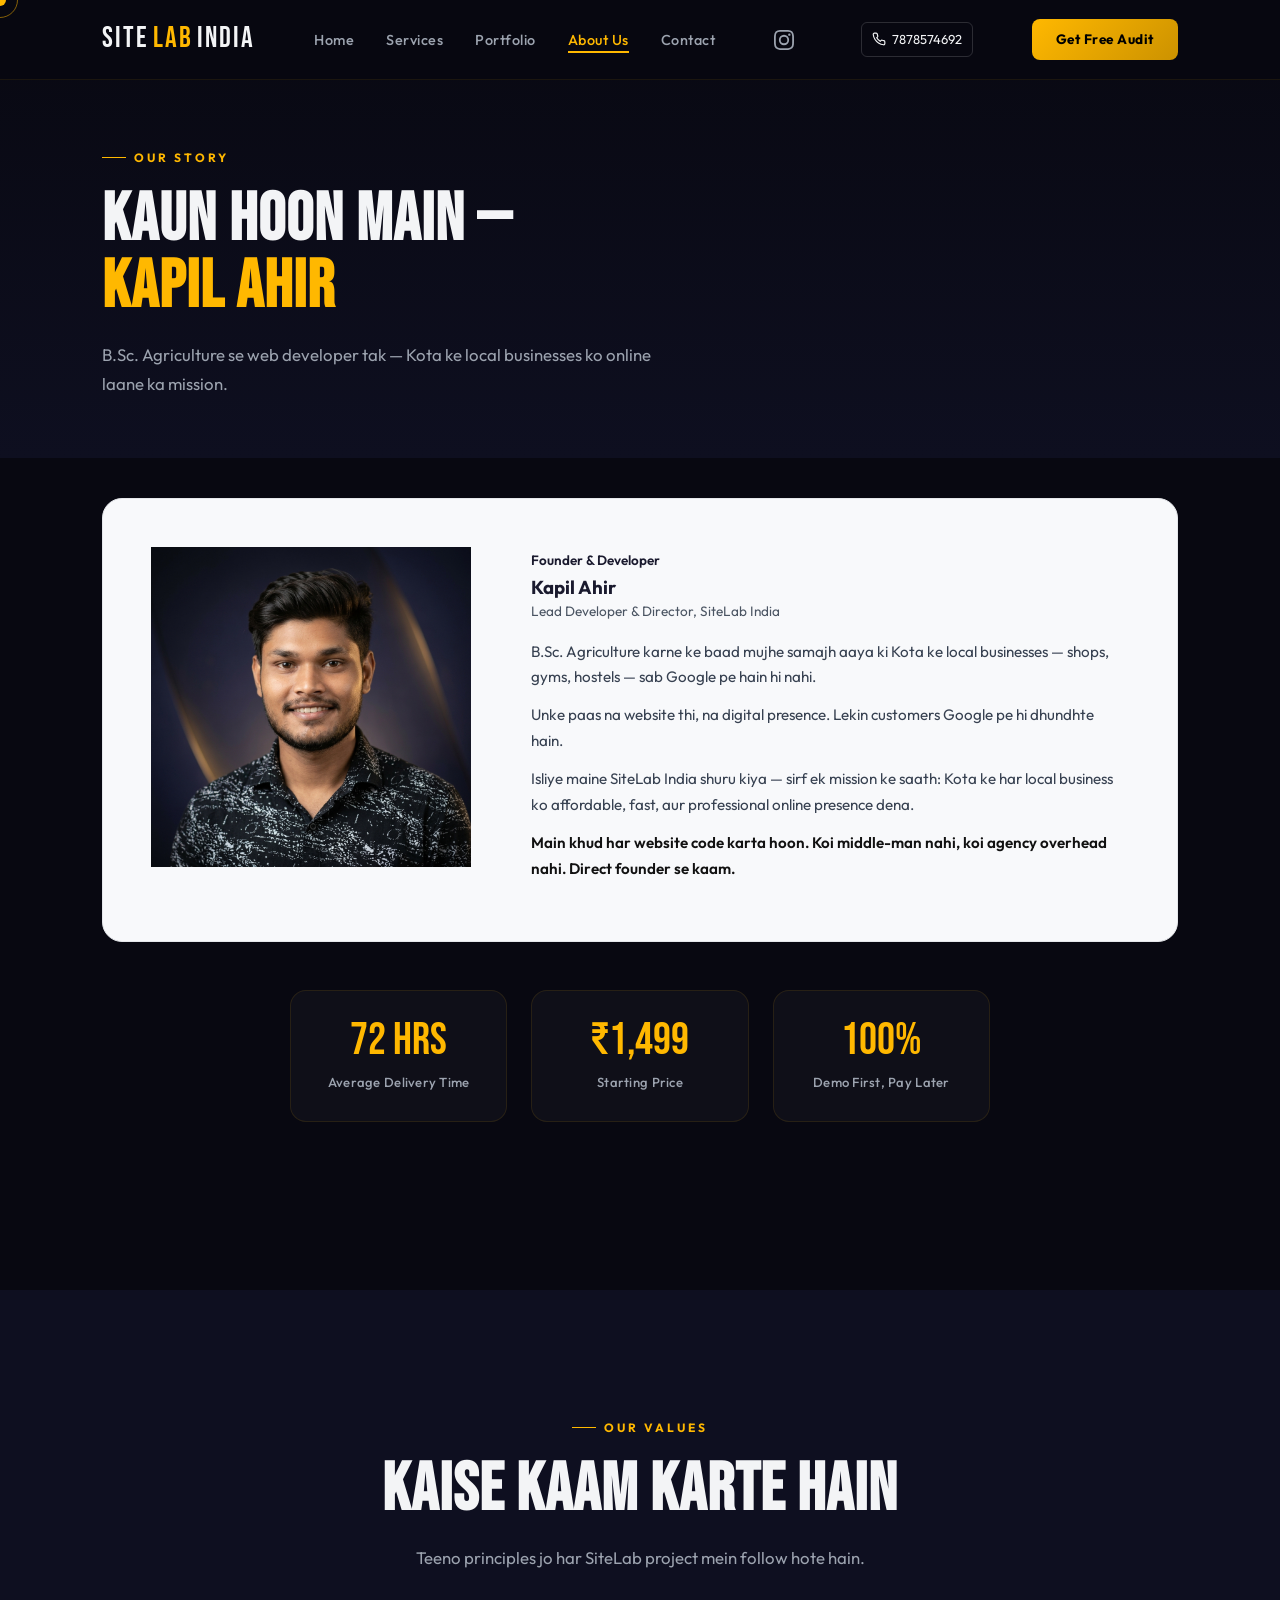
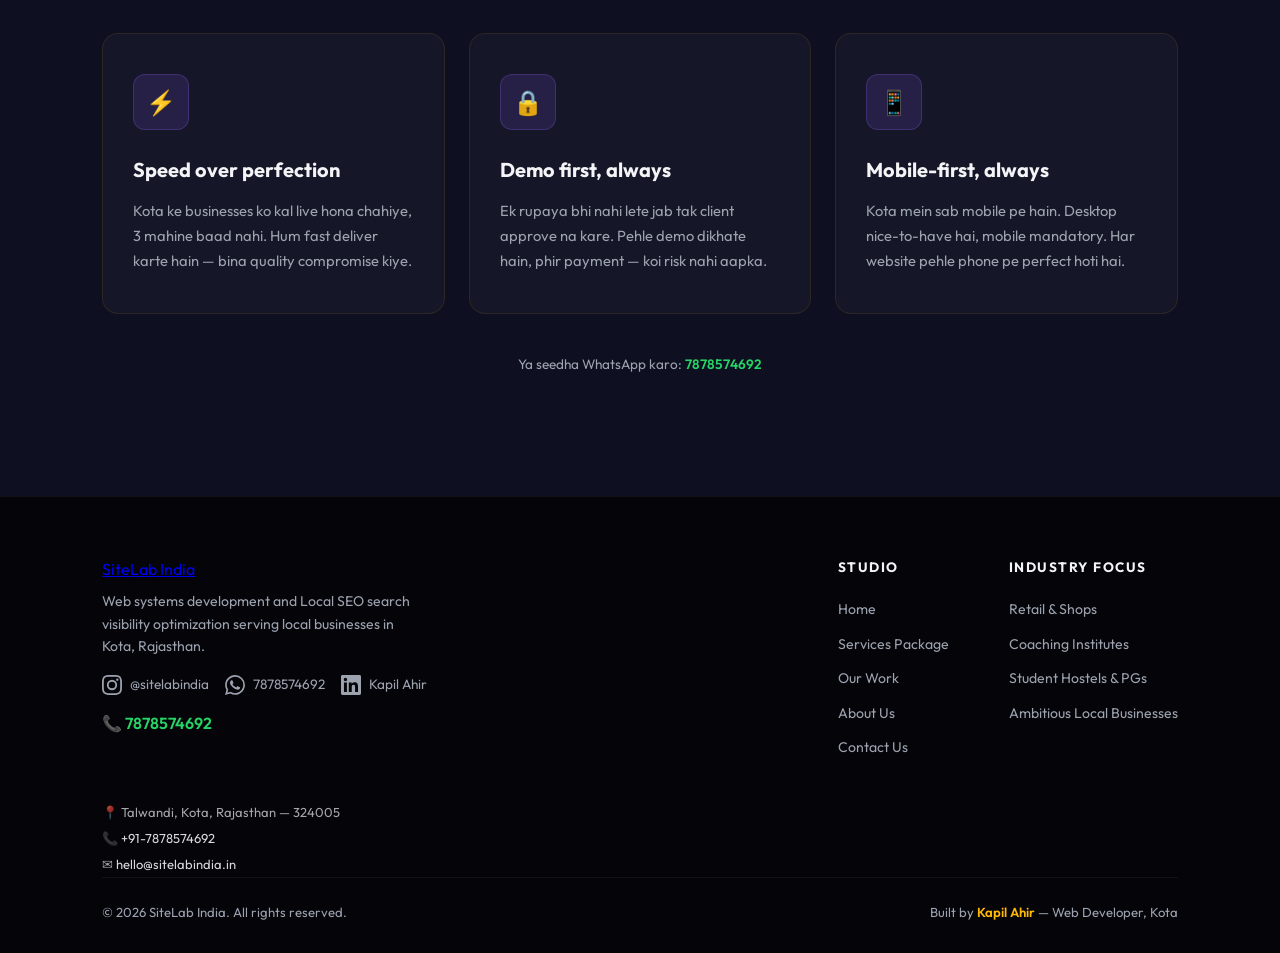
==== about/index.html @ 58e9de25 "fix: navbar phone number invisible on dark bg — color #333 → var(--white), border + hover updated fo" ====
<!DOCTYPE html>
<html lang="en">
<head>
  <meta charset="UTF-8">
  <meta name="viewport" content="width=device-width, initial-scale=1.0">
  <meta name="description" content="SiteLab India ke founder Kapil Ahir ke baare mein jaano. Kota ke local businesses ke liye affordable, fast websites — ₹1,499 se shuru.">
  <title>About — Kapil Ahir | Founder, SiteLab India Kota</title>
  
  <!-- Google tag (gtag.js) -->
  <script async src="https://www.googletagmanager.com/gtag/js?id=G-F005XN2Q2B"></script>
  <script>
    window.dataLayer = window.dataLayer || [];
    function gtag(){dataLayer.push(arguments);}
    gtag('js', new Date());

    gtag('config', 'G-F005XN2Q2B');
  </script>

  <link rel="preconnect" href="https://fonts.googleapis.com">
  <link rel="preconnect" href="https://fonts.gstatic.com" crossorigin>
  <link href="https://fonts.googleapis.com/css2?family=Bebas+Neue&family=Outfit:wght@300;400;500;600;700&family=Space+Mono:wght@400;700&display=swap" rel="stylesheet">
  <link rel="stylesheet" href="../style.css">
  <link rel="canonical" href="https://sitelabindia.in/about/">
</head>
<body>

  <!-- Custom cursor elements -->
  <div class="cursor" id="cursor"></div>
  <div class="cursor-ring" id="cursorRing"></div>

  <!-- NAVIGATION HEADER -->
  <nav id="navbar">
    <a href="../" class="nav-logo">Site<span>Lab</span> India</a>
    <ul class="nav-links">
      <li><a href="../">Home</a></li>
      <li><a href="../services/">Services</a></li>
      <li><a href="../portfolio/">Portfolio</a></li>
      <li><a href="../about/" class="active">About Us</a></li>
      <li><a href="../contact/">Contact</a></li>
    </ul>
    <a href="https://www.instagram.com/sitelabindia" target="_blank" class="nav-instagram" title="Follow @sitelabindia"><svg xmlns="http://www.w3.org/2000/svg" viewBox="0 0 24 24"><path d="M12 2.163c3.204 0 3.584.012 4.85.07 3.252.148 4.771 1.691 4.919 4.919.058 1.265.069 1.645.069 4.849 0 3.205-.012 3.584-.069 4.849-.149 3.225-1.664 4.771-4.919 4.919-1.266.058-1.644.07-4.85.07-3.204 0-3.584-.012-4.849-.07-3.26-.149-4.771-1.699-4.919-4.92-.058-1.265-.07-1.644-.07-4.849 0-3.204.013-3.583.07-4.849.149-3.227 1.664-4.771 4.919-4.919 1.266-.057 1.645-.069 4.849-.069zM12 0C8.741 0 8.333.014 7.053.072 2.695.272.273 2.69.073 7.052.014 8.333 0 8.741 0 12c0 3.259.014 3.668.072 4.948.2 4.358 2.618 6.78 6.98 6.98C8.333 23.986 8.741 24 12 24c3.259 0 3.668-.014 4.948-.072 4.354-.2 6.782-2.618 6.979-6.98.059-1.28.073-1.689.073-4.948 0-3.259-.014-3.667-.072-4.947-.196-4.354-2.617-6.78-6.979-6.98C15.668.014 15.259 0 12 0zm0 5.838a6.162 6.162 0 100 12.324 6.162 6.162 0 000-12.324zM12 16a4 4 0 110-8 4 4 0 010 8zm6.406-11.845a1.44 1.44 0 100 2.881 1.44 1.44 0 000-2.881z"/></svg></a>
    <a href="tel:+917878574692" class="nav-phone-link">
      <svg width="14" height="14" viewBox="0 0 24 24" fill="none" stroke="currentColor" stroke-width="2" stroke-linecap="round" stroke-linejoin="round"><path d="M22 16.92v3a2 2 0 0 1-2.18 2 19.79 19.79 0 0 1-8.63-3.07 19.5 19.5 0 0 1-6-6 19.79 19.79 0 0 1-3.07-8.67A2 2 0 0 1 4.11 2h3a2 2 0 0 1 2 1.72 12.84 12.84 0 0 0 .7 2.81 2 2 0 0 1-.45 2.11L8.09 9.91a16 16 0 0 0 6 6l1.27-1.27a2 2 0 0 1 2.11-.45 12.84 12.84 0 0 0 2.81.7A2 2 0 0 1 22 16.92z"></path></svg>
      7878574692
    </a>
    <a href="../#getstarted" class="nav-cta">Get Free Audit</a>
    <div class="hamburger" onclick="toggleMenu()">
      <span></span><span></span><span></span>
    </div>
  </nav>

  <!-- MOBILE NAVIGATION DRAWER -->
  <div class="mobile-menu" id="mobileMenu">
    <button class="mobile-close" onclick="toggleMenu()">✕</button>
    <a href="../" onclick="toggleMenu()">Home</a>
    <a href="../services/" onclick="toggleMenu()">Services</a>
    <a href="../portfolio/" onclick="toggleMenu()">Portfolio</a>
    <a href="../about/" class="active" onclick="toggleMenu()">About Us</a>
    <a href="../contact/" onclick="toggleMenu()">Contact</a>
  </div>

  <!-- HEADER SECTION -->
  <section style="padding-top: 140px; padding-bottom: 60px; background: linear-gradient(180deg, rgba(8,8,17,1) 0%, rgba(14,15,32,1) 100%);">
    <div class="section-tag">Our Story</div>
    <h1 class="section-title">Kaun Hoon Main —<br><span style="color: var(--gold);">Kapil Ahir</span></h1>
    <p class="section-sub">B.Sc. Agriculture se web developer tak — Kota ke local businesses ko online laane ka mission.</p>
  </section>

  <!-- FOUNDER STORY SECTION -->
  <section style="background: var(--bg); padding-top: 40px;">
    <div class="founder-card" style="margin-top: 0; max-width: 100%;">
      <div class="founder-img-container">
        <img src="../founder.png" alt="Kapil Ahir — Founder of SiteLab India" style="width: 100%; height: 100%; object-fit: cover;">
      </div>
      <div class="founder-info">
        <span class="founder-title">Founder &amp; Developer</span>
        <h3>Kapil Ahir</h3>
        <span style="font-size: 0.85rem; color: var(--muted); display: block; margin-top: -2px; margin-bottom: 16px;">Lead Developer &amp; Director, SiteLab India</span>
        <p class="founder-bio">
          B.Sc. Agriculture karne ke baad mujhe samajh aaya ki Kota ke local businesses — shops, gyms, hostels — sab Google pe hain hi nahi.
        </p>
        <p class="founder-bio">
          Unke paas na website thi, na digital presence. Lekin customers Google pe hi dhundhte hain.
        </p>
        <p class="founder-bio">
          Isliye maine SiteLab India shuru kiya — sirf ek mission ke saath: Kota ke har local business ko affordable, fast, aur professional online presence dena.
        </p>
        <p class="founder-bio" style="font-weight: 600; color: var(--white);">
          Main khud har website code karta hoon. Koi middle-man nahi, koi agency overhead nahi. Direct founder se kaam.
        </p>
      </div>
    </div>

    <!-- STATS ROW -->
    <div class="about-stats">
      <div class="about-stat">
        <div class="stat-number">72 hrs</div>
        <div class="stat-label">Average Delivery Time</div>
      </div>
      <div class="about-stat">
        <div class="stat-number">₹1,499</div>
        <div class="stat-label">Starting Price</div>
      </div>
      <div class="about-stat">
        <div class="stat-number">100%</div>
        <div class="stat-label">Demo First, Pay Later</div>
      </div>
    </div>
  </section>

  <!-- VALUES SECTION -->
  <section style="background: var(--bg2);">
    <div style="text-align: center; max-width: 600px; margin: 0 auto 60px;">
      <div class="section-tag" style="justify-content: center;">Our Values</div>
      <h2 class="section-title">Kaise Kaam Karte Hain</h2>
      <p class="section-sub" style="margin: 0 auto;">Teeno principles jo har SiteLab project mein follow hote hain.</p>
    </div>

    <div style="display: grid; grid-template-columns: repeat(auto-fit, minmax(280px, 1fr)); gap: 24px;">
      
      <!-- VALUE 1 -->
      <div class="service-card reveal visible" style="opacity: 1; transform: translateY(0);">
        <div class="service-icon">⚡</div>
        <h3>Speed over perfection</h3>
        <p>Kota ke businesses ko kal live hona chahiye, 3 mahine baad nahi. Hum fast deliver karte hain — bina quality compromise kiye.</p>
      </div>

      <!-- VALUE 2 -->
      <div class="service-card reveal visible" style="opacity: 1; transform: translateY(0);">
        <div class="service-icon">🔒</div>
        <h3>Demo first, always</h3>
        <p>Ek rupaya bhi nahi lete jab tak client approve na kare. Pehle demo dikhate hain, phir payment — koi risk nahi aapka.</p>
      </div>

      <!-- VALUE 3 -->
      <div class="service-card reveal visible" style="opacity: 1; transform: translateY(0);">
        <div class="service-icon">📱</div>
        <h3>Mobile-first, always</h3>
        <p>Kota mein sab mobile pe hain. Desktop nice-to-have hai, mobile mandatory. Har website pehle phone pe perfect hoti hai.</p>
      </div>

    </div>

    <div class="wa-fallback" style="margin-top: 40px;">
      Ya seedha WhatsApp karo: <a href="https://wa.me/917878574692">7878574692</a>
    </div>
  </section>

  <!-- FOOTER -->
  <footer>
    <div class="footer-content">
      <div>
        <a href="../" class="footer-logo">Site<span>Lab</span> India</a>
        <p class="footer-tagline">Web systems development and Local SEO search visibility optimization serving local businesses in Kota, Rajasthan.</p>
        <div class="footer-social">
          <a href="https://www.instagram.com/sitelabindia" target="_blank"><svg xmlns="http://www.w3.org/2000/svg" viewBox="0 0 24 24"><path d="M12 2.163c3.204 0 3.584.012 4.85.07 3.252.148 4.771 1.691 4.919 4.919.058 1.265.069 1.645.069 4.849 0 3.205-.012 3.584-.069 4.849-.149 3.225-1.664 4.771-4.919 4.919-1.266.058-1.644.07-4.85.07-3.204 0-3.584-.012-4.849-.07-3.26-.149-4.771-1.699-4.919-4.92-.058-1.265-.07-1.644-.07-4.849 0-3.204.013-3.583.07-4.849.149-3.227 1.664-4.771 4.919-4.919 1.266-.057 1.645-.069 4.849-.069zM12 0C8.741 0 8.333.014 7.053.072 2.695.272.273 2.69.073 7.052.014 8.333 0 8.741 0 12c0 3.259.014 3.668.072 4.948.2 4.358 2.618 6.78 6.98 6.98C8.333 23.986 8.741 24 12 24c3.259 0 3.668-.014 4.948-.072 4.354-.2 6.782-2.618 6.979-6.98.059-1.28.073-1.689.073-4.948 0-3.259-.014-3.667-.072-4.947-.196-4.354-2.617-6.78-6.979-6.98C15.668.014 15.259 0 12 0zm0 5.838a6.162 6.162 0 100 12.324 6.162 6.162 0 000-12.324zM12 16a4 4 0 110-8 4 4 0 010 8zm6.406-11.845a1.44 1.44 0 100 2.881 1.44 1.44 0 000-2.881z"/></svg> @sitelabindia</a>
          <a href="https://wa.me/917878574692" target="_blank"><svg xmlns="http://www.w3.org/2000/svg" viewBox="0 0 24 24"><path d="M17.472 14.382c-.297-.149-1.758-.867-2.03-.967-.273-.099-.471-.148-.67.15-.197.297-.767.966-.94 1.164-.173.199-.347.223-.644.075-.297-.15-1.255-.463-2.39-1.475-.883-.788-1.48-1.761-1.653-2.059-.173-.297-.018-.458.13-.606.134-.133.298-.347.446-.52.149-.174.198-.298.298-.497.099-.198.05-.371-.025-.52-.075-.149-.669-1.612-.916-2.207-.242-.579-.487-.5-.669-.51-.173-.008-.371-.01-.57-.01-.198 0-.52.074-.792.372-.272.297-1.04 1.016-1.04 2.479 0 1.462 1.065 2.875 1.213 3.074.149.198 2.096 3.2 5.077 4.487.709.306 1.262.489 1.694.625.712.227 1.36.195 1.871.118.571-.085 1.758-.719 2.006-1.413.248-.694.248-1.289.173-1.413-.074-.124-.272-.198-.57-.347m-5.421 7.403h-.004a9.87 9.87 0 01-5.031-1.378l-.361-.214-3.741.982.998-3.648-.235-.374a9.86 9.86 0 01-1.51-5.26c.001-5.45 4.436-9.884 9.888-9.884 2.64 0 5.122 1.03 6.988 2.898a9.825 9.825 0 012.893 6.994c-.003 5.45-4.437 9.884-9.885 9.884m8.413-18.297A11.815 11.815 0 0012.05 0C5.495 0 .16 5.335.157 11.892c0 2.096.547 4.142 1.588 5.945L.057 24l6.305-1.654a11.882 11.882 0 005.683 1.448h.005c6.554 0 11.89-5.335 11.893-11.893a11.821 11.821 0 00-3.48-8.413z"/></svg> 7878574692</a>
          <a href="https://www.linkedin.com/in/kapil-ahir-277988232" target="_blank"><svg xmlns="http://www.w3.org/2000/svg" viewBox="0 0 24 24"><path d="M20.447 20.452h-3.554v-5.569c0-1.328-.027-3.037-1.852-3.037-1.853 0-2.136 1.445-2.136 2.939v5.667H9.351V9h3.414v1.561h.046c.477-.9 1.637-1.85 3.37-1.85 3.601 0 4.267 2.37 4.267 5.455v6.286zM5.337 7.433a2.062 2.062 0 01-2.063-2.065 2.064 2.064 0 112.063 2.065zm1.782 13.019H3.555V9h3.564v11.452zM22.225 0H1.771C.792 0 0 .774 0 1.729v20.542C0 23.227.792 24 1.771 24h20.451C23.2 24 24 23.227 24 22.271V1.729C24 .774 23.2 0 22.222 0h.003z"/></svg> Kapil Ahir</a>
        </div>
        <div class="footer-whatsapp-prominent">📞 <a href="https://wa.me/917878574692">7878574692</a></div>
      </div>
      <div class="footer-links-group">
        <div class="footer-links">
          <h4>Studio</h4>
          <a href="../">Home</a>
          <a href="../services/">Services Package</a>
          <a href="../portfolio/">Our Work</a>
          <a href="../about/">About Us</a>
          <a href="../contact/">Contact Us</a>
        </div>
        <div class="footer-links">
          <h4>Industry Focus</h4>
          <a href="../services/">Retail &amp; Shops</a>
          <a href="../services/">Coaching Institutes</a>
          <a href="../services/">Student Hostels &amp; PGs</a>
          <a href="../services/">Ambitious Local Businesses</a>
        </div>
      </div>
    </div>
    <div class="footer-nap">
      <p>📍 Talwandi, Kota, Rajasthan — 324005</p>
      <p>📞 <a href="tel:+917878574692">+91-7878574692</a></p>
      <p>✉ <a href="mailto:hello@sitelabindia.in">hello@sitelabindia.in</a></p>
    </div>
    <div class="footer-bottom">
      <p class="footer-copy">© 2026 SiteLab India. All rights reserved.</p>
      <p class="footer-dev">Built by <span>Kapil Ahir</span> — Web Developer, Kota</p>
    </div>
  </footer>

  <script>
    // Navigation Scroll Styling
    window.addEventListener('scroll', () => {
      document.getElementById('navbar').classList.toggle('scrolled', window.scrollY > 40);
    });

    // Mobile Navigation Drawer Toggle
    function toggleMenu() {
      document.getElementById('mobileMenu').classList.toggle('open');
    }

    // Custom Cursor Logic
    const cursor = document.getElementById('cursor');
    const ring = document.getElementById('cursorRing');
    const isTouch = window.matchMedia("(pointer: coarse)").matches;
    
    if (isTouch) {
      if (cursor) cursor.style.display = 'none';
      if (ring) ring.style.display = 'none';
    } else {
      let mx = 0, my = 0, rx = 0, ry = 0;
      document.addEventListener('mousemove', e => { mx = e.clientX; my = e.clientY; cursor.style.left = mx + 'px'; cursor.style.top = my + 'px'; });
      function animateRing() { rx += (mx - rx) * 0.14; ry += (my - ry) * 0.14; ring.style.left = rx + 'px'; ring.style.top = ry + 'px'; requestAnimationFrame(animateRing); }
      animateRing();
      document.querySelectorAll('a, button').forEach(el => {
        el.addEventListener('mouseenter', () => { cursor.style.transform = 'translate(-50%,-50%) scale(2)'; cursor.style.background = 'rgba(255,184,0,0.5)'; ring.style.transform = 'translate(-50%,-50%) scale(1.5)'; });
        el.addEventListener('mouseleave', () => { cursor.style.transform = 'translate(-50%,-50%) scale(1)'; cursor.style.background = 'var(--gold)'; ring.style.transform = 'translate(-50%,-50%) scale(1)'; });
      });
    }
  </script>
</body>
</html>
---- style.css ----
/* GLOBAL BRAND VARIABLES */
:root {
  --gold: #FFB800;
  --gold-dim: #cc9200;
  --gold-glow: rgba(255, 184, 0, 0.18);
  --violet: #8B5CF6;
  --violet-glow: rgba(139, 92, 246, 0.15);
  --bg: #080811;
  --bg2: #0E0F20;
  --bg3: #151730;
  --card: rgba(255, 255, 255, 0.03);
  --card-border: rgba(255, 184, 0, 0.1);
  --white: #F3F4F6;
  --muted: #9CA3AF;
  --green: #25D366;
  --green-glow: rgba(37, 211, 102, 0.2);
  --radius: 16px;
}

/* RESET & CORE BASE */
*, *::before, *::after {
  margin: 0;
  padding: 0;
  box-sizing: border-box;
}

html {
  scroll-behavior: smooth;
}

body {
  background: var(--bg);
  color: var(--white);
  font-family: 'Outfit', sans-serif;
  overflow-x: hidden;
  line-height: 1.6;
}

/* CUSTOM CURSOR SYSTEM */
@media (hover: hover) {
  body {
    cursor: none;
  }
  .cursor {
    width: 12px; height: 12px;
    background: var(--gold);
    border-radius: 50%;
    position: fixed; top: 0; left: 0;
    pointer-events: none; z-index: 9999;
    transform: translate(-50%,-50%);
    transition: transform 0.1s, width 0.2s, height 0.2s, background 0.2s;
  }
  .cursor-ring {
    width: 36px; height: 36px;
    border: 1.5px solid rgba(255,184,0,0.5);
    border-radius: 50%;
    position: fixed; top: 0; left: 0;
    pointer-events: none; z-index: 9998;
    transform: translate(-50%,-50%);
    transition: transform 0.18s ease, width 0.25s, height 0.25s;
  }
  body:hover .cursor { opacity: 1; }
  a:hover ~ .cursor, button:hover ~ .cursor { width: 20px; height: 20px; }
}
@media (hover: none) {
  .cursor, .cursor-ring {
    display: none !important;
  }
}

/* SCROLLBAR */
::-webkit-scrollbar {
  width: 5px;
}
::-webkit-scrollbar-track {
  background: var(--bg);
}
::-webkit-scrollbar-thumb {
  background: linear-gradient(var(--gold), var(--violet));
  border-radius: 10px;
}

/* NAVIGATION HEADER */
nav {
  position: fixed; top: 0; width: 100%; z-index: 100;
  padding: 0 8%;
  display: flex; align-items: center; justify-content: space-between;
  height: 80px;
  background: rgba(8, 8, 17, 0.8);
  backdrop-filter: blur(20px);
  border-bottom: 1px solid rgba(255, 184, 0, 0.08);
  transition: all 0.3s;
}
nav.scrolled {
  height: 65px;
  background: rgba(8, 8, 17, 0.96);
  border-bottom: 1px solid rgba(139, 92, 246, 0.15);
}
.nav-logo {
  font-family: 'Bebas Neue', sans-serif;
  font-size: 1.8rem;
  letter-spacing: 2px;
  color: var(--white);
  text-decoration: none;
  display: flex; align-items: center; gap: 4px;
}
.nav-logo span { color: var(--gold); }
.nav-links {
  display: flex; gap: 32px; list-style: none;
}
.nav-links a {
  text-decoration: none; color: var(--muted);
  font-size: 0.9rem; font-weight: 500;
  letter-spacing: 0.5px;
  transition: color 0.2s;
  position: relative;
}
.nav-links a::after {
  content: '';
  position: absolute; bottom: -4px; left: 0;
  width: 0; height: 1.5px;
  background: var(--gold);
  transition: width 0.3s;
}
.nav-links a:hover { color: var(--white); }
.nav-links a.active { color: var(--gold); }
.nav-links a.active::after { width: 100%; }
.nav-links a:hover::after { width: 100%; }
.nav-cta {
  background: linear-gradient(135deg, var(--gold) 0%, var(--gold-dim) 100%);
  color: #000;
  padding: 10px 24px; border-radius: 8px;
  font-weight: 700; font-size: 0.85rem;
  text-decoration: none; letter-spacing: 0.5px;
  transition: transform 0.2s, box-shadow 0.2s;
}
.nav-cta:hover {
  transform: translateY(-2px);
  box-shadow: 0 6px 20px var(--gold-glow);
}
.hamburger {
  display: none; flex-direction: column; gap: 5px; cursor: pointer;
}
.hamburger span {
  width: 24px; height: 2px; background: var(--white); border-radius: 2px; transition: 0.3s;
}

/* MOBILE NAV MENU */
.mobile-menu {
  position: fixed; inset: 0; z-index: 120;
  background: rgba(8, 8, 17, 0.98); backdrop-filter: blur(25px);
  display: flex; flex-direction: column;
  align-items: center; justify-content: center; gap: 28px;
  transform: translateX(100%); transition: transform 0.4s cubic-bezier(0.16, 1, 0.3, 1);
}
.mobile-menu.open { transform: translateX(0); }
.mobile-menu a {
  font-family: 'Bebas Neue', sans-serif;
  font-size: 2.2rem; letter-spacing: 2px;
  color: var(--white); text-decoration: none;
  transition: color 0.2s;
}
.mobile-menu a:hover, .mobile-menu a.active { color: var(--gold); }
.mobile-close {
  position: absolute; top: 24px; right: 8%;
  font-size: 1.8rem; cursor: pointer; background: none; border: none; color: var(--white);
}

/* SECTION UTILITIES */
section {
  padding: 120px 8%;
}
.section-tag {
  display: inline-flex; align-items: center; gap: 8px;
  font-size: 0.75rem; font-weight: 700;
  letter-spacing: 3px; text-transform: uppercase;
  color: var(--gold); margin-bottom: 20px;
}
.section-tag::before {
  content: ''; width: 24px; height: 1.5px; background: var(--gold);
}
.section-title {
  font-family: 'Bebas Neue', sans-serif;
  font-size: clamp(2.6rem, 5.5vw, 4.2rem);
  line-height: 1; letter-spacing: 1px;
  margin-bottom: 20px;
}
.section-sub {
  color: var(--muted); font-size: 1.05rem; line-height: 1.7; max-width: 550px;
}
.reveal {
  opacity: 0; transform: translateY(30px); transition: opacity 0.6s ease, transform 0.6s ease;
}
.reveal.visible {
  opacity: 1; transform: translateY(0);
}

/* BUTTONS */
.btn-primary {
  background: var(--gold); color: #000;
  padding: 15px 32px; border-radius: 10px;
  font-weight: 700; font-size: 0.95rem;
  text-decoration: none; letter-spacing: 0.5px;
  display: inline-flex; align-items: center; gap: 8px;
  transition: transform 0.2s, box-shadow 0.2s;
}
.btn-primary:hover {
  transform: translateY(-3px);
  box-shadow: 0 10px 25px var(--gold-glow);
}
.btn-secondary {
  background: transparent; color: var(--white);
  padding: 15px 32px; border-radius: 10px;
  font-weight: 600; font-size: 0.95rem;
  text-decoration: none;
  border: 1.5px solid rgba(255, 255, 255, 0.15);
  display: inline-flex; align-items: center; gap: 8px;
  transition: all 0.2s;
}
.btn-secondary:hover {
  border-color: var(--gold);
  transform: translateY(-3px);
  background: rgba(255, 184, 0, 0.05);
}
.btn-whatsapp {
  background: var(--green); color: #fff;
  padding: 16px 36px; border-radius: 10px;
  font-weight: 700; font-size: 1rem;
  border: none; cursor: pointer; transition: 0.2s;
  display: inline-flex; align-items: center; gap: 10px;
  text-decoration: none; justify-content: center;
}
.btn-whatsapp:hover {
  box-shadow: 0 8px 24px var(--green-glow);
  transform: translateY(-2px);
}

/* TRUST BANNER ELEMENT */
.trust-banner {
  background: linear-gradient(90deg, rgba(139, 92, 246, 0.08) 0%, rgba(255, 184, 0, 0.06) 100%);
  border-top: 1px solid rgba(255, 255, 255, 0.04);
  border-bottom: 1px solid rgba(255, 255, 255, 0.04);
  padding: 30px 8%; display: flex; justify-content: space-around; flex-wrap: wrap; gap: 24px;
}
.trust-item {
  display: flex; align-items: center; gap: 12px;
}
.trust-icon {
  font-size: 1.6rem; color: var(--gold);
}
.trust-text h4 {
  font-size: 0.95rem; font-weight: 700; color: var(--white);
}
.trust-text p {
  font-size: 0.78rem; color: var(--muted);
}

/* CARDS COMMON */
.service-card {
  background: var(--card);
  border: 1px solid var(--card-border);
  border-radius: var(--radius);
  padding: 40px 30px;
  transition: transform 0.3s, border-color 0.3s, box-shadow 0.3s;
  position: relative; overflow: hidden;
}
.service-card::before {
  content: ''; position: absolute; top: 0; left: 0; right: 0; height: 2.5px;
  background: linear-gradient(90deg, transparent, var(--violet), var(--gold), transparent);
  opacity: 0; transition: opacity 0.3s;
}
.service-card:hover {
  transform: translateY(-8px);
  border-color: rgba(139, 92, 246, 0.25);
  box-shadow: 0 20px 45px rgba(0,0,0,0.5);
}
.service-card:hover::before { opacity: 1; }
.service-icon {
  width: 56px; height: 56px;
  background: var(--violet-glow); border: 1px solid rgba(139, 92, 246, 0.25);
  border-radius: 12px;
  display: flex; align-items: center; justify-content: center;
  font-size: 1.5rem; margin-bottom: 24px;
}
.service-card h3 { font-size: 1.25rem; font-weight: 700; margin-bottom: 12px; }
.service-card p { color: var(--muted); font-size: 0.92rem; line-height: 1.7; }

/* PORTFOLIO GRID & CARDS */
.demos-grid {
  display: grid;
  grid-template-columns: repeat(auto-fit, minmax(320px, 1fr));
  gap: 28px;
}
.demo-card {
  background: var(--bg2);
  border: 1px solid rgba(255, 255, 255, 0.05);
  border-radius: 18px; overflow: hidden;
  transition: transform 0.35s, box-shadow 0.35s, border-color 0.35s;
  text-decoration: none; color: inherit; display: block;
}
.demo-card:hover {
  transform: translateY(-8px) scale(1.005);
  box-shadow: 0 30px 80px rgba(0, 0, 0, 0.6);
  border-color: rgba(139, 92, 246, 0.3);
}
.demo-preview {
  height: 220px; position: relative; overflow: hidden;
}
.demo-preview img {
  width: 100%; height: 100%; object-fit: cover; transition: transform 0.5s;
}
.demo-card:hover .demo-preview img { transform: scale(1.07); }
.demo-overlay {
  position: absolute; inset: 0;
  background: linear-gradient(to bottom, transparent 35%, rgba(8, 8, 17, 0.9) 100%);
}
.demo-category {
  position: absolute; top: 16px; left: 16px;
  background: rgba(8, 8, 17, 0.85); backdrop-filter: blur(10px);
  border: 1.2px solid var(--gold);
  padding: 4px 14px; border-radius: 100px;
  font-size: 0.72rem; font-weight: 600; letter-spacing: 1px;
  text-transform: uppercase; color: var(--gold);
}
.demo-view-btn {
  position: absolute; top: 16px; right: 16px;
  background: var(--gold); color: #000;
  padding: 6px 14px; border-radius: 6px;
  font-size: 0.72rem; font-weight: 700;
  opacity: 0; transform: translateY(-6px); transition: opacity 0.3s, transform 0.3s;
}
.demo-card:hover .demo-view-btn { opacity: 1; transform: translateY(0); }
.demo-info { padding: 24px; }
.demo-info h3 { font-size: 1.2rem; font-weight: 700; margin-bottom: 6px; }
.demo-info p { color: var(--muted); font-size: 0.88rem; line-height: 1.65; }
.demo-tags { display: flex; gap: 8px; flex-wrap: wrap; margin-top: 14px; }
.demo-tag {
  background: rgba(255, 255, 255, 0.05);
  padding: 3px 12px; border-radius: 100px;
  font-size: 0.72rem; color: var(--muted);
}

/* FOOTER SECTION */
footer {
  background: #040409;
  border-top: 1px solid rgba(255, 255, 255, 0.05);
  padding: 60px 8% 30px;
}
.footer-content {
  display: flex; align-items: flex-start; justify-content: space-between;
  flex-wrap: wrap; gap: 40px; margin-bottom: 40px;
}
.footer-tagline { color: var(--muted); font-size: 0.88rem; margin-top: 8px; max-width: 320px; }
.footer-links-group {
  display: flex; gap: 60px; flex-wrap: wrap;
}
.footer-links {
  display: flex; flex-direction: column; gap: 12px;
}
.footer-links h4 { font-size: 0.85rem; font-weight: 700; letter-spacing: 1.5px; text-transform: uppercase; color: var(--white); margin-bottom: 8px; }
.footer-links a { color: var(--muted); text-decoration: none; font-size: 0.88rem; transition: color 0.2s; }
.footer-links a:hover { color: var(--gold); }
.footer-bottom {
  border-top: 1px solid rgba(255, 255, 255, 0.05);
  padding-top: 24px;
  display: flex; align-items: center; justify-content: space-between;
  flex-wrap: wrap; gap: 16px;
}
.footer-copy, .footer-dev { color: var(--muted); font-size: 0.82rem; }
.footer-dev span { color: var(--gold); font-weight: 600; }

/* ANIMATION BLOCKS */
@keyframes float {
  0%, 100% { transform: translateY(0px) scale(1); }
  50% { transform: translateY(-20px) scale(1.03); }
}
@keyframes fadeUp {
  from { opacity: 0; transform: translateY(30px); }
  to { opacity: 1; transform: translateY(0); }
}
@keyframes pulse {
  0%, 100% { opacity: 1; }
  50% { opacity: 0.4; }
}

/* RESPONSIVE SCALING */
@media (max-width: 900px) {
  nav { padding: 0 5%; }
  .nav-links, .nav-cta { display: none; }
  .hamburger { display: flex; }
  .footer-links-group { gap: 40px; }
}
@media (max-width: 600px) {
  section { padding: 80px 5%; }
  .trust-banner { padding: 24px 5%; }
  .footer-content { flex-direction: column; gap: 32px; }
}

/* PORTFOLIO FILTER SYSTEM */
.filter-group {
  display: flex; justify-content: center; gap: 12px; margin-bottom: 40px; flex-wrap: wrap;
}
.filter-btn {
  background: var(--card); border: 1.5px solid rgba(255,255,255,0.08);
  color: var(--muted); padding: 8px 20px; border-radius: 100px;
  font-family: 'Outfit', sans-serif; font-size: 0.85rem; font-weight: 600;
  cursor: pointer; transition: 0.25s; user-select: none;
}
.filter-btn:hover { border-color: rgba(139, 92, 246, 0.4); color: var(--white); }
.filter-btn.active { background: rgba(139, 92, 246, 0.15); border-color: var(--violet); color: var(--gold); }

/* ============================================
   FOUNDER SECTION
   ============================================ */
.founder-section {
  padding: 80px 0;
  background: #ffffff;
}

.founder-card {
  display: grid;
  grid-template-columns: 320px 1fr;
  gap: 60px;
  align-items: start;
  background: #f8f9fb;
  border: 1.5px solid #e5e7eb;
  border-radius: 20px;
  padding: 48px;
  max-width: 1000px;
  margin: 0 auto;
}

/* LEFT COLUMN */
.founder-identity {
  display: flex;
  flex-direction: column;
  align-items: center;
  text-align: center;
}

.founder-photo-wrap {
  position: relative;
  margin-bottom: 20px;
}

.founder-photo {
  width: 140px;
  height: 140px;
  border-radius: 50%;
  object-fit: cover;
  object-position: top;
  border: 4px solid #ffffff;
  box-shadow: 0 0 0 2px #185FA5;
}

.founder-available-badge {
  display: flex;
  align-items: center;
  gap: 6px;
  background: #ffffff;
  border: 1px solid #e5e7eb;
  border-radius: 999px;
  padding: 5px 12px;
  font-size: 11.5px;
  color: #374151;
  font-weight: 500;
  position: absolute;
  bottom: -8px;
  left: 50%;
  transform: translateX(-50%);
  white-space: nowrap;
  box-shadow: 0 2px 8px rgba(0,0,0,0.06);
}

.badge-dot {
  width: 7px;
  height: 7px;
  border-radius: 50%;
  background: #10B981;
  display: inline-block;
  animation: pulse-dot 2s infinite;
}

@keyframes pulse-dot {
  0%, 100% { opacity: 1; }
  50% { opacity: 0.5; }
}

.founder-meta {
  margin-top: 16px;
  margin-bottom: 24px;
}

.founder-name {
  font-size: 22px;
  font-weight: 700;
  color: #0f1923;
  margin-bottom: 4px;
}

.founder-title {
  font-size: 13.5px;
  color: #185FA5;
  font-weight: 600;
  margin-bottom: 6px;
}

.founder-location {
  display: flex;
  align-items: center;
  justify-content: center;
  gap: 4px;
  font-size: 12.5px;
  color: #6b7280;
}

/* Stats row */
.founder-stats {
  display: flex;
  align-items: center;
  gap: 0;
  background: #ffffff;
  border: 1px solid #e5e7eb;
  border-radius: 12px;
  padding: 16px 12px;
  width: 100%;
}

.stat-item {
  flex: 1;
  text-align: center;
}

.stat-num {
  display: block;
  font-size: 20px;
  font-weight: 800;
  color: #0f1923;
  line-height: 1;
  margin-bottom: 4px;
}

.stat-label {
  font-size: 10.5px;
  color: #6b7280;
  font-weight: 500;
  letter-spacing: 0.02em;
}

.stat-divider {
  width: 1px;
  height: 36px;
  background: #e5e7eb;
  flex-shrink: 0;
}

/* RIGHT COLUMN */
.founder-content {
  display: flex;
  flex-direction: column;
  gap: 20px;
}

.founder-eyebrow {
  font-size: 11.5px;
  font-weight: 600;
  letter-spacing: 0.1em;
  text-transform: uppercase;
  color: #185FA5;
}

.founder-heading {
  font-size: clamp(22px, 3vw, 30px);
  font-weight: 700;
  color: #0f1923;
  line-height: 1.25;
}

.founder-quote {
  font-size: 15px;
  line-height: 1.8;
  color: #374151;
  border-left: 3px solid #185FA5;
  padding-left: 20px;
  margin: 0;
  font-style: normal;
}

/* Skill tags */
.founder-skills {
  display: flex;
  flex-wrap: wrap;
  gap: 8px;
}

.skill-tag {
  font-size: 12px;
  font-weight: 500;
  padding: 5px 12px;
  border-radius: 999px;
  background: #EFF6FF;
  color: #185FA5;
  border: 1px solid #BFDBFE;
}

/* Actions */
.founder-actions {
  display: flex;
  align-items: center;
  gap: 14px;
  flex-wrap: wrap;
}

.founder-cta-primary {
  display: inline-flex;
  align-items: center;
  gap: 8px;
  background: #25D366;
  color: #ffffff;
  font-size: 14px;
  font-weight: 600;
  padding: 12px 20px;
  border-radius: 10px;
  text-decoration: none;
  transition: background 0.2s;
}
.founder-cta-primary:hover {
  background: #1BAD54;
}

.founder-cta-secondary {
  font-size: 14px;
  color: #185FA5;
  font-weight: 600;
  text-decoration: none;
}
.founder-cta-secondary:hover { text-decoration: underline; }

/* RESPONSIVE */
@media (max-width: 800px) {
  .founder-card {
    grid-template-columns: 1fr;
    gap: 32px;
    padding: 28px 20px;
  }
  .founder-identity {
    border-bottom: 1px solid #e5e7eb;
    padding-bottom: 28px;
  }
}

/* WIZARD FORM STYLINGS */
.sp-num {
  width: 36px; height: 36px; border-radius: 50%;
  border: 2px solid rgba(255,255,255,0.12);
  display: flex; align-items: center; justify-content: center;
  font-size: 0.8rem; font-weight: 700; color: var(--muted);
  background: var(--bg); position: relative; z-index: 1;
  transition: 0.3s;
}
.sp-item.active .sp-num { border-color: var(--gold); color: var(--gold); box-shadow: 0 0 16px rgba(255,184,0,0.3); }
.sp-item.done .sp-num { background: var(--gold); border-color: var(--gold); color: #000; }
.sp-label { font-size: 0.68rem; font-weight: 600; letter-spacing: 0.5px; color: var(--muted); white-space: nowrap; }
.sp-item.active .sp-label { color: var(--gold); }
.sp-item.done .sp-label { color: var(--white); }

.chip {
  padding: 8px 16px; border-radius: 100px;
  border: 1.5px solid rgba(255,255,255,0.1);
  font-size: 0.82rem; font-weight: 500;
  cursor: pointer; transition: 0.2s;
  color: var(--muted); user-select: none;
  background: rgba(255,255,255,0.03);
}
.chip:hover { border-color: rgba(255,184,0,0.4); color: var(--white); }
.chip.selected { background: rgba(255,184,0,0.15); border-color: var(--gold); color: var(--gold); font-weight: 600; }

.plan-card {
  border: 1.5px solid rgba(255,255,255,0.08);
  border-radius: 14px; padding: 20px 16px;
  cursor: pointer; transition: 0.25s; text-align: center;
  background: rgba(255,255,255,0.02);
}
.plan-card:hover { border-color: rgba(255,184,0,0.3); }
.plan-card.selected { border-color: var(--gold); background: rgba(255,184,0,0.15); }

/* ============================================
   PRICING SECTION
   ============================================ */
.pricing-section {
  padding: 80px 0;
  background: #f8f9fb;
}

.pricing-section .section-eyebrow {
  font-size: 12px;
  font-weight: 600;
  letter-spacing: 0.12em;
  text-transform: uppercase;
  color: #185FA5;
  margin-bottom: 12px;
  text-align: center;
}

.pricing-section .section-title {
  font-size: clamp(26px, 4vw, 38px);
  font-weight: 700;
  line-height: 1.25;
  text-align: center;
  color: #0f1923;
  margin-bottom: 12px;
}

.pricing-section .section-subtitle {
  font-size: 15px;
  color: #6b7280;
  text-align: center;
  max-width: 480px;
  margin: 0 auto 48px;
  line-height: 1.65;
}

/* Grid */
.pricing-grid {
  display: grid;
  grid-template-columns: repeat(auto-fit, minmax(280px, 1fr));
  gap: 24px;
  max-width: 1000px;
  margin: 0 auto;
  align-items: stretch;
}

/* Card base */
.pricing-card {
  position: relative;
  border-radius: 16px;
  background: #ffffff;
  border: 1.5px solid #e5e7eb;
  transition: transform 0.2s ease, box-shadow 0.2s ease;
  overflow: hidden;
}
.pricing-card:hover {
  transform: translateY(-4px);
  box-shadow: 0 12px 40px rgba(0,0,0,0.08);
}

.pricing-card-inner {
  padding: 32px 28px;
  display: flex;
  flex-direction: column;
  height: 100%;
}

/* Popular card accent */
.pricing-card--popular {
  border: 2px solid #185FA5;
  background: #ffffff;
}

.popular-ribbon {
  position: absolute;
  top: 18px;
  right: -28px;
  background: #185FA5;
  color: #fff;
  font-size: 11px;
  font-weight: 600;
  letter-spacing: 0.06em;
  text-transform: uppercase;
  padding: 5px 36px;
  transform: rotate(35deg);
  width: 130px;
  text-align: center;
}

/* Plan badge */
.plan-badge {
  display: inline-block;
  font-size: 12px;
  font-weight: 600;
  letter-spacing: 0.08em;
  text-transform: uppercase;
  padding: 4px 10px;
  border-radius: 6px;
  margin-bottom: 20px;
  width: fit-content;
}
.plan-badge--basic   { background: #f3f4f6; color: #374151; }
.plan-badge--popular { background: #EFF6FF; color: #185FA5; }
.plan-badge--premium { background: #FFF7ED; color: #92400E; }

/* Price display */
.plan-price {
  display: flex;
  align-items: flex-start;
  gap: 2px;
  margin-bottom: 4px;
}
.plan-currency {
  font-size: 20px;
  font-weight: 600;
  color: #374151;
  margin-top: 6px;
}
.plan-amount {
  font-size: 44px;
  font-weight: 800;
  color: #0f1923;
  line-height: 1;
}

.plan-billing {
  font-size: 12px;
  color: #9ca3af;
  margin-bottom: 14px;
}

.plan-tagline {
  font-size: 13.5px;
  color: #4b5563;
  line-height: 1.6;
  margin-bottom: 24px;
  padding-bottom: 24px;
  border-bottom: 1px solid #f3f4f6;
}

/* Feature list */
.plan-features {
  list-style: none;
  padding: 0;
  margin: 0 0 28px;
  display: flex;
  flex-direction: column;
  gap: 10px;
  flex: 1;
}
.plan-features li {
  font-size: 13.5px;
  color: #374151;
  display: flex;
  align-items: center;
  gap: 10px;
}
.feat-icon {
  font-size: 13px;
  font-weight: 700;
  width: 18px;
  height: 18px;
  border-radius: 50%;
  display: inline-flex;
  align-items: center;
  justify-content: center;
  flex-shrink: 0;
}
.feat-check {
  background: #D1FAE5;
  color: #065F46;
}
.feat-cross {
  background: #F3F4F6;
  color: #9CA3AF;
}

/* CTAs */
.plan-cta {
  display: block;
  text-align: center;
  padding: 13px 20px;
  border-radius: 10px;
  font-size: 14px;
  font-weight: 600;
  text-decoration: none;
  transition: all 0.2s ease;
  margin-top: auto;
}
.plan-cta--primary {
  background: #185FA5;
  color: #ffffff;
  border: 2px solid #185FA5;
}
.plan-cta--primary:hover {
  background: #0C447C;
  border-color: #0C447C;
}
.plan-cta--outline {
  background: transparent;
  color: #185FA5;
  border: 2px solid #185FA5;
}
.plan-cta--outline:hover {
  background: #EFF6FF;
}

/* Guarantee strip */
.pricing-guarantee {
  display: flex;
  align-items: flex-start;
  gap: 14px;
  max-width: 680px;
  margin: 40px auto 0;
  background: #fff;
  border: 1.5px solid #e5e7eb;
  border-radius: 12px;
  padding: 18px 22px;
}
.guarantee-icon {
  font-size: 22px;
  flex-shrink: 0;
}
.pricing-guarantee p {
  font-size: 13.5px;
  color: #4b5563;
  line-height: 1.65;
  margin: 0;
}
.pricing-guarantee strong {
  color: #111827;
}

/* Mobile */
@media (max-width: 640px) {
  .pricing-grid {
    grid-template-columns: 1fr;
  }
  .pricing-section {
    padding: 50px 0;
  }
}

/* FAQ ACCORDION */
.faq-section {
  background: var(--bg2);
}
.faq-list {
  max-width: 800px;
  margin: 0 auto;
  display: flex;
  flex-direction: column;
  gap: 12px;
}
.faq-item {
  background: var(--card);
  border: 1px solid var(--card-border);
  border-radius: 14px;
  overflow: hidden;
  transition: border-color 0.3s;
}
.faq-item:hover {
  border-color: rgba(139, 92, 246, 0.25);
}
.faq-item.active {
  border-color: rgba(255, 184, 0, 0.3);
}
.faq-question {
  width: 100%;
  padding: 20px 24px;
  background: none;
  border: none;
  color: var(--white);
  font-family: 'Outfit', sans-serif;
  font-size: 1rem;
  font-weight: 600;
  text-align: left;
  cursor: pointer;
  display: flex;
  justify-content: space-between;
  align-items: center;
  gap: 16px;
  transition: color 0.2s;
}
.faq-question:hover {
  color: var(--gold);
}
.faq-question .faq-icon {
  font-size: 1.2rem;
  color: var(--gold);
  transition: transform 0.3s;
  flex-shrink: 0;
}
.faq-item.active .faq-icon {
  transform: rotate(45deg);
}
.faq-answer {
  max-height: 0;
  overflow: hidden;
  transition: max-height 0.35s ease, padding 0.35s ease;
}
.faq-answer-inner {
  padding: 0 24px 20px;
  color: var(--muted);
  font-size: 0.92rem;
  line-height: 1.75;
}
.faq-item.active .faq-answer {
  max-height: 300px;
}

/* TESTIMONIAL CARDS */
.testimonial-grid {
  display: grid;
  grid-template-columns: repeat(auto-fit, minmax(300px, 1fr));
  gap: 24px;
  max-width: 1100px;
  margin: 0 auto;
}
.testimonial-card {
  background: var(--bg3);
  padding: 32px;
  border-radius: var(--radius);
  border: 1px solid rgba(255, 184, 0, 0.12);
  transition: transform 0.3s, border-color 0.3s;
}
.testimonial-card:hover {
  transform: translateY(-4px);
  border-color: rgba(255, 184, 0, 0.3);
}
.testimonial-stars {
  font-size: 1rem;
  margin-bottom: 16px;
  letter-spacing: 2px;
}
.testimonial-text {
  color: var(--muted);
  font-size: 0.92rem;
  line-height: 1.75;
  font-style: italic;
  margin-bottom: 20px;
}
.testimonial-name {
  font-weight: 700;
  font-size: 0.95rem;
  color: var(--gold);
}
.testimonial-role {
  font-size: 0.8rem;
  color: var(--muted);
  margin-top: 2px;
}

/* ABOUT PAGE STATS */
.about-stats {
  display: grid;
  grid-template-columns: repeat(3, 1fr);
  gap: 24px;
  max-width: 700px;
  margin: 48px auto;
}
.about-stat {
  text-align: center;
  padding: 28px 16px;
  background: var(--card);
  border: 1px solid var(--card-border);
  border-radius: var(--radius);
}
.about-stat .stat-number {
  font-family: 'Bebas Neue', sans-serif;
  font-size: 2.8rem;
  color: var(--gold);
  line-height: 1;
  margin-bottom: 8px;
}
.about-stat .stat-label {
  font-size: 0.82rem;
  color: var(--muted);
  font-weight: 500;
}
@media (max-width: 600px) {
  .about-stats {
    grid-template-columns: 1fr;
    max-width: 300px;
  }
}

/* FOOTER SOCIAL LINKS */
.footer-social {
  display: flex;
  gap: 16px;
  align-items: center;
  flex-wrap: wrap;
  margin-top: 16px;
}
.footer-social a {
  display: flex;
  align-items: center;
  gap: 8px;
  color: var(--muted);
  text-decoration: none;
  font-size: 0.85rem;
  transition: color 0.2s;
}
.footer-social a:hover {
  color: var(--gold);
}
.footer-social a svg {
  width: 20px;
  height: 20px;
  fill: currentColor;
}
.footer-whatsapp-prominent {
  margin-top: 16px;
  font-size: 1rem;
  font-weight: 600;
}
.footer-whatsapp-prominent a {
  color: var(--green);
  text-decoration: none;
  transition: color 0.2s;
}
.footer-whatsapp-prominent a:hover {
  color: var(--gold);
}

/* NAV INSTAGRAM ICON */
.nav-instagram {
  display: flex;
  align-items: center;
  color: var(--muted);
  transition: color 0.2s;
  margin-right: 8px;
}
.nav-instagram:hover {
  color: var(--gold);
}
.nav-instagram svg {
  width: 20px;
  height: 20px;
  fill: currentColor;
}
@media (max-width: 900px) {
  .nav-instagram {
    display: none;
  }
}

/* WHATSAPP FALLBACK TEXT */
.wa-fallback {
  text-align: center;
  margin-top: 12px;
  font-size: 0.85rem;
  color: var(--muted);
}
.wa-fallback a {
  color: var(--green);
  text-decoration: none;
  font-weight: 600;
  transition: color 0.2s;
}
.wa-fallback a:hover {
  color: var(--gold);
}

.nav-phone-link {
  display: inline-flex;
  align-items: center;
  gap: 6px;
  font-size: 13px;
  color: var(--white);
  text-decoration: none;
  padding: 6px 10px;
  border-radius: 6px;
  border: 1px solid rgba(255,255,255,0.15);
  transition: color 0.2s, background 0.2s;
}
.nav-phone-link:hover {
  color: var(--gold);
  background: rgba(255,255,255,0.05);
}

.footer-nap {
  margin-top: 1rem;
  font-size: 13px;
  line-height: 2;
  color: rgba(255,255,255,0.65);
}
.footer-nap a {
  color: rgba(255,255,255,0.85);
  text-decoration: none;
}
.footer-nap a:hover { text-decoration: underline; }

/* Social icons — size fix */
.social-links,
.social-icons,
.about-social {
  display: flex;
  align-items: center;
  gap: 12px;
  flex-wrap: wrap;
}

.social-links a,
.social-icons a,
.about-social a {
  display: inline-flex;
  align-items: center;
  justify-content: center;
  width: 38px;
  height: 38px;
  border-radius: 10px;
  background: #f3f4f6;
  color: #374151;
  text-decoration: none;
  transition: background 0.2s, color 0.2s;
  flex-shrink: 0;
}

.social-links a:hover,
.social-icons a:hover,
.about-social a:hover {
  background: #185FA5;
  color: #ffffff;
}

.social-links a svg,
.social-icons a svg,
.about-social a svg {
  width: 18px;
  height: 18px;
  flex-shrink: 0;
}

.social-links a img,
.social-icons a img,
.about-social a img {
  width: 18px;
  height: 18px;
  object-fit: contain;
}

.social-links a i,
.social-icons a i,
.about-social a i {
  font-size: 16px;
}

.feature-icon-wrap {
  width: 48px;
  height: 48px;
  border-radius: 12px;
  background: #EFF6FF;
  display: flex;
  align-items: center;
  justify-content: center;
  margin-bottom: 16px;
  color: #185FA5;
}

.hero-trust-strip {
  display: flex;
  align-items: center;
  gap: 20px;
  flex-wrap: wrap;
  margin-top: 20px;
  justify-content: center;
}

.trust-item {
  display: flex;
  align-items: center;
  gap: 6px;
  font-size: 13px;
  color: #4b5563;
  font-weight: 500;
}

@media (max-width: 500px) {
  .hero-trust-strip {
    gap: 12px;
  }
  .trust-item {
    font-size: 12px;
  }
}

/* --- FIX VISIBILITY BUGS ON SUBPAGES --- */
.pricing-card, .founder-card {
  color: #1a1a2e;
  --white: #111111;
  --muted: #4b5563;
}
.pricing-card h3, .pricing-card p, .pricing-card div, .pricing-card span, .pricing-card li,
.founder-card h3, .founder-card p, .founder-card div, .founder-card span, .founder-card li {
  color: inherit;
}
.pricing-card .pricing-price {
  font-size: 2.2rem;
  font-weight: 800;
  color: #111;
  margin: 10px 0;
}
.pricing-card .pricing-badge {
  background: #EFF6FF;
  color: #185FA5;
  padding: 4px 10px;
  border-radius: 6px;
  font-weight: 600;
  display: inline-block;
  margin-bottom: 12px;
  font-size: 0.85rem;
}
.pricing-card .pricing-cta {
  background: #25D366;
  color: #fff;
  padding: 12px 20px;
  border-radius: 8px;
  text-decoration: none;
  font-weight: 700;
  display: block;
  text-align: center;
  margin-top: 15px;
}
.pricing-card .pricing-cta:hover {
  background: #1BAD54;
}
.founder-card .founder-bio {
  color: #374151;
  font-size: 0.95rem;
  line-height: 1.7;
  margin-bottom: 12px;
}
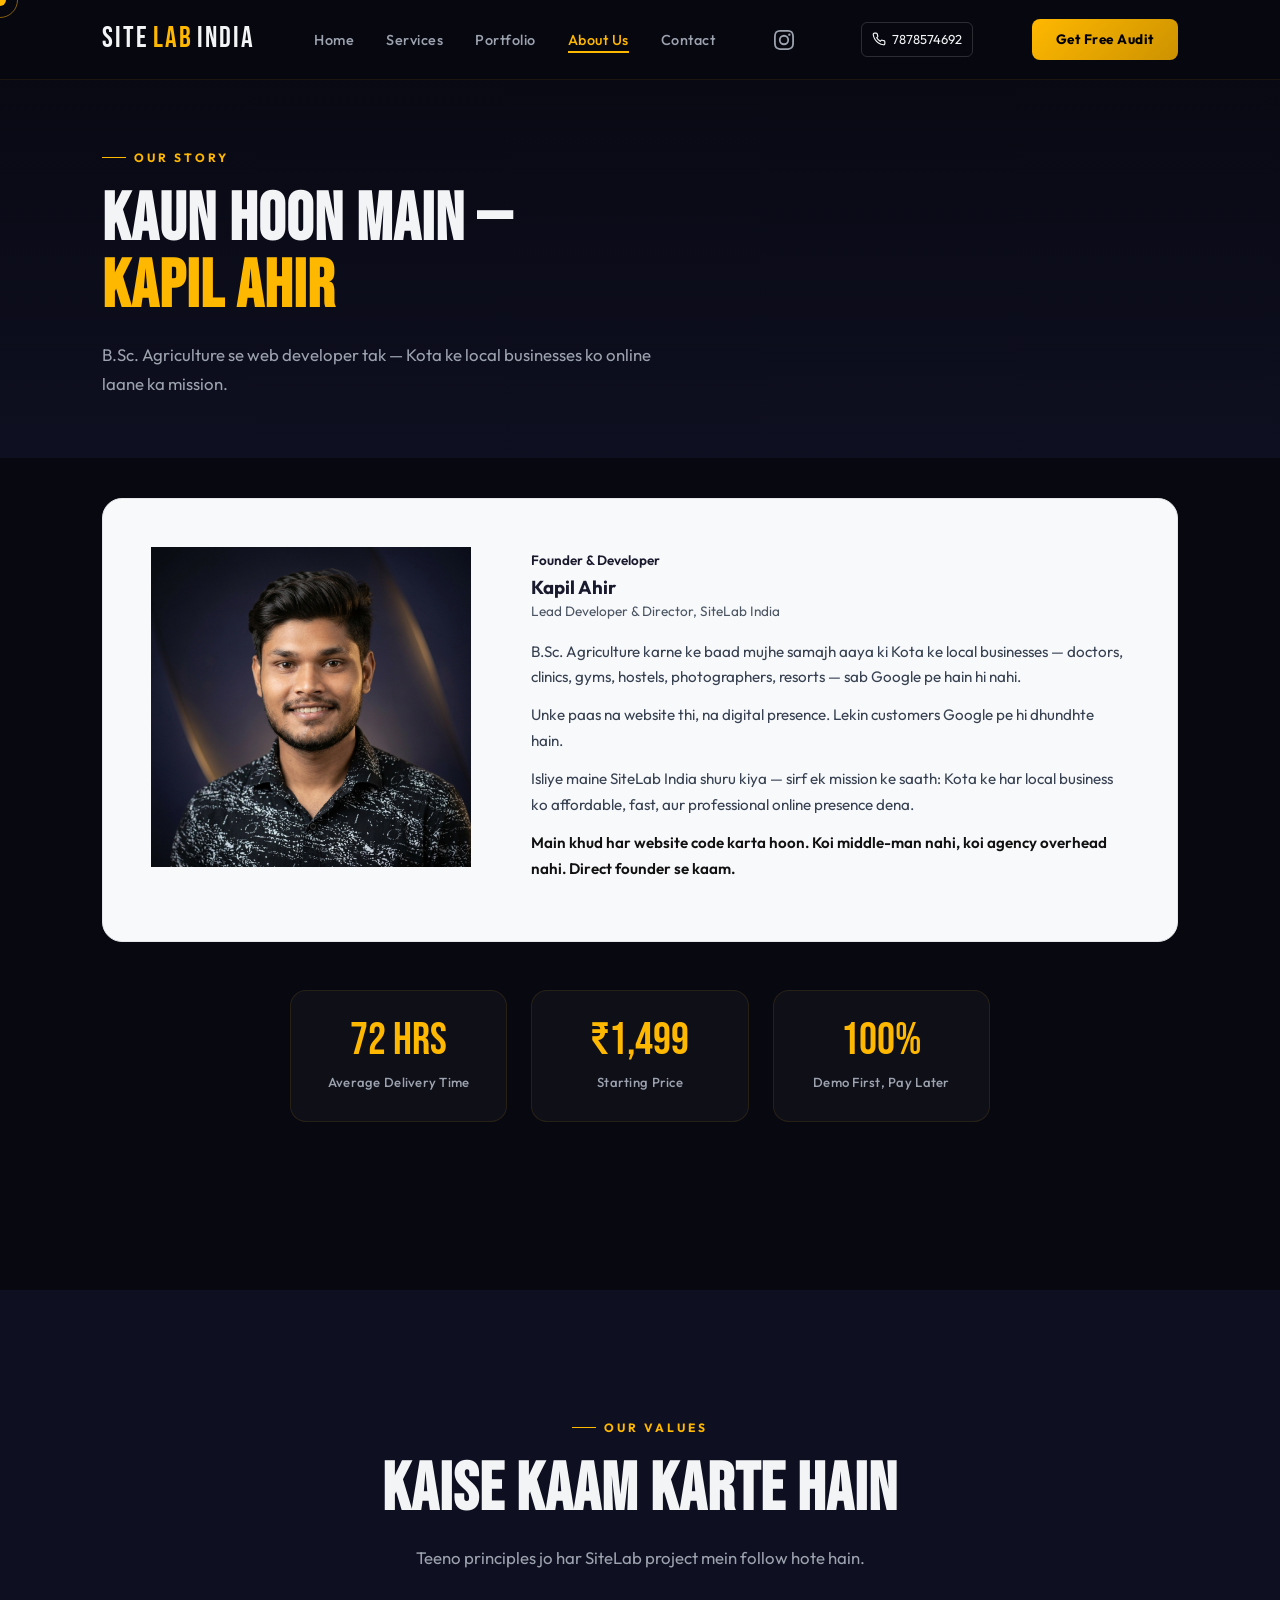
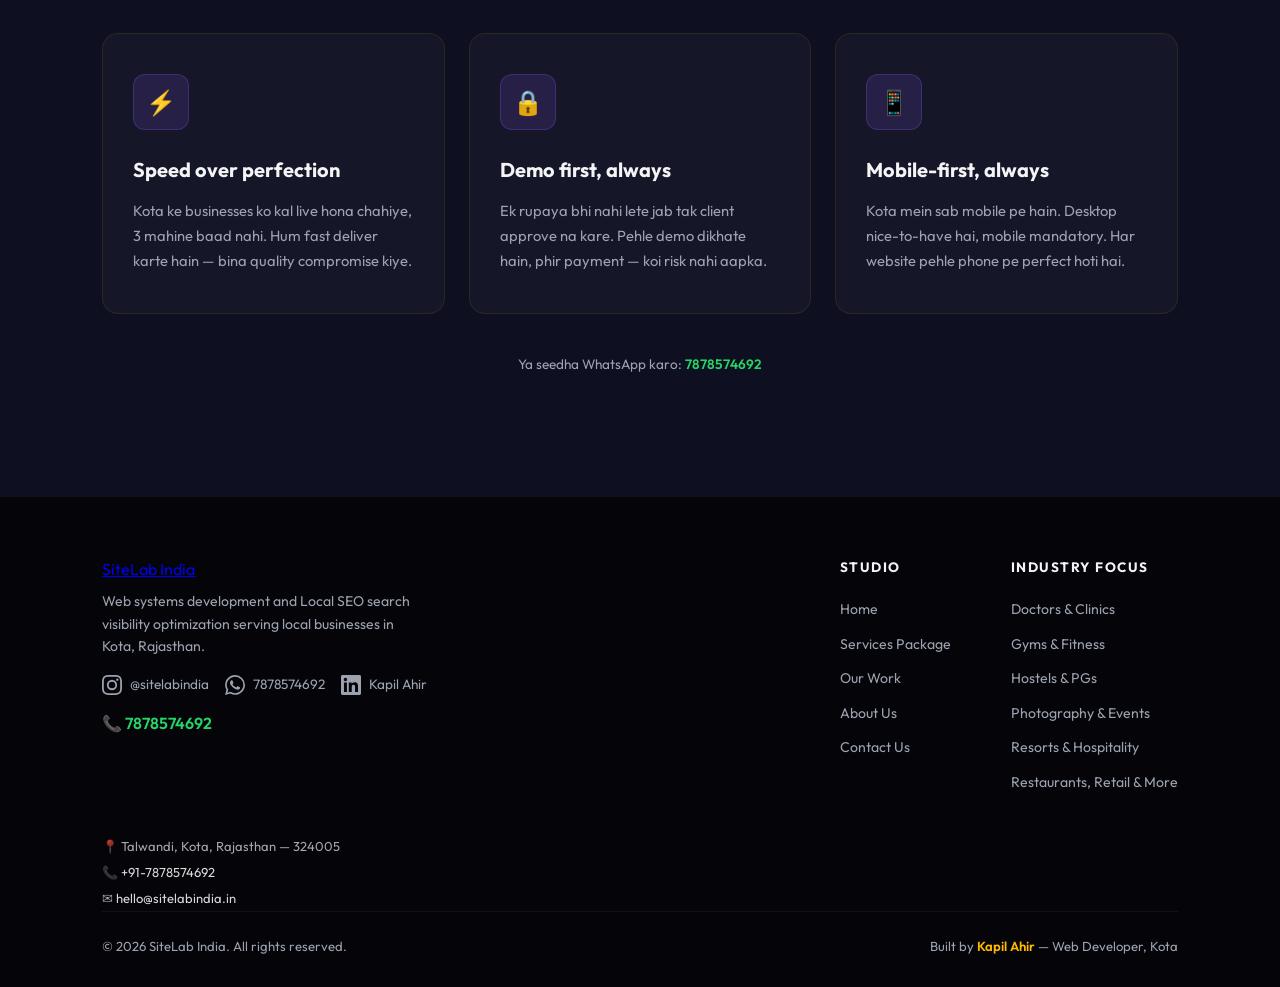
==== commit 88c8d14c: "Reposition SiteLab India for all local businesses and add new reference clients" ====
--- a/about/index.html
+++ b/about/index.html
@@ -77,7 +77,7 @@
         <h3>Kapil Ahir</h3>
         <span style="font-size: 0.85rem; color: var(--muted); display: block; margin-top: -2px; margin-bottom: 16px;">Lead Developer &amp; Director, SiteLab India</span>
         <p class="founder-bio">
-          B.Sc. Agriculture karne ke baad mujhe samajh aaya ki Kota ke local businesses — shops, gyms, hostels — sab Google pe hain hi nahi.
+          B.Sc. Agriculture karne ke baad mujhe samajh aaya ki Kota ke local businesses — doctors, clinics, gyms, hostels, photographers, resorts — sab Google pe hain hi nahi.
         </p>
         <p class="founder-bio">
           Unke paas na website thi, na digital presence. Lekin customers Google pe hi dhundhte hain.
@@ -170,10 +170,12 @@
         </div>
         <div class="footer-links">
           <h4>Industry Focus</h4>
-          <a href="../services/">Retail &amp; Shops</a>
-          <a href="../services/">Coaching Institutes</a>
-          <a href="../services/">Student Hostels &amp; PGs</a>
-          <a href="../services/">Ambitious Local Businesses</a>
+          <a href="../services/">Doctors &amp; Clinics</a>
+          <a href="../services/">Gyms &amp; Fitness</a>
+          <a href="../services/">Hostels &amp; PGs</a>
+          <a href="../services/">Photography &amp; Events</a>
+          <a href="../services/">Resorts &amp; Hospitality</a>
+          <a href="../services/">Restaurants, Retail &amp; More</a>
         </div>
       </div>
     </div>
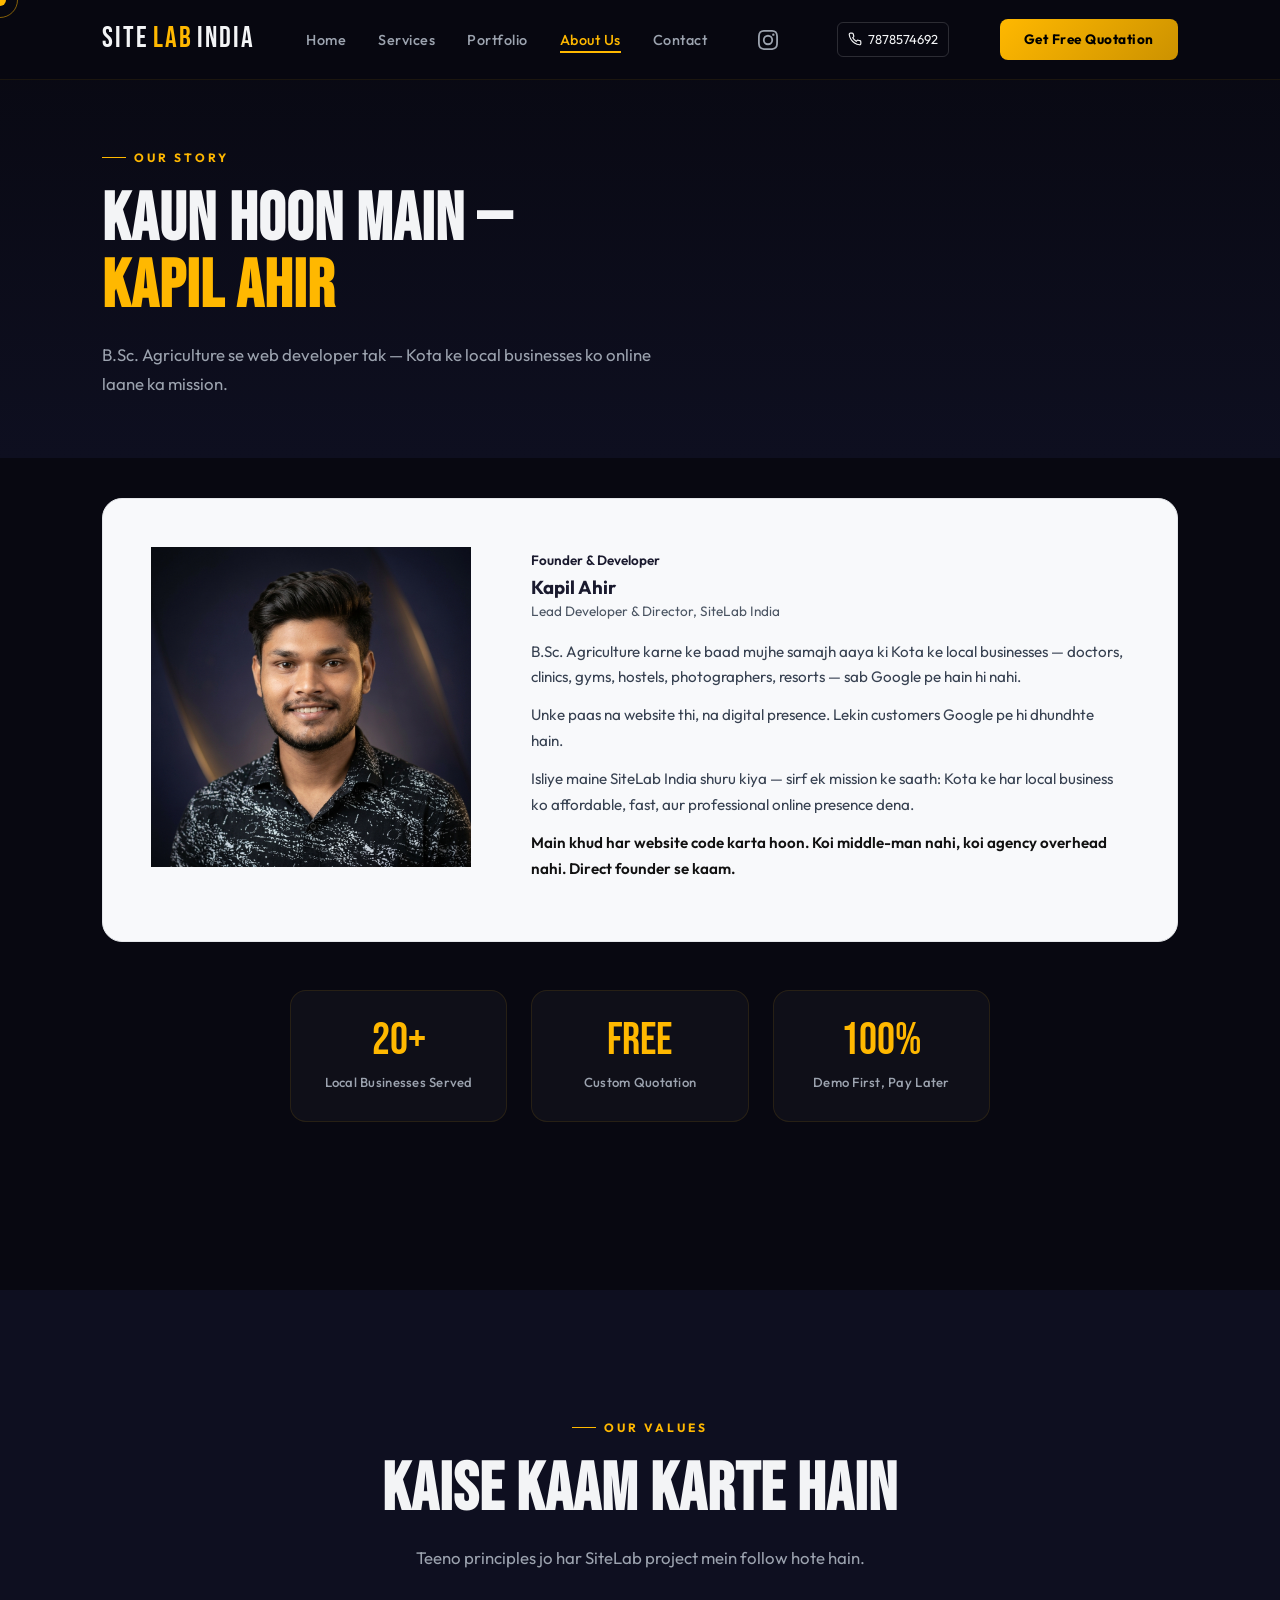
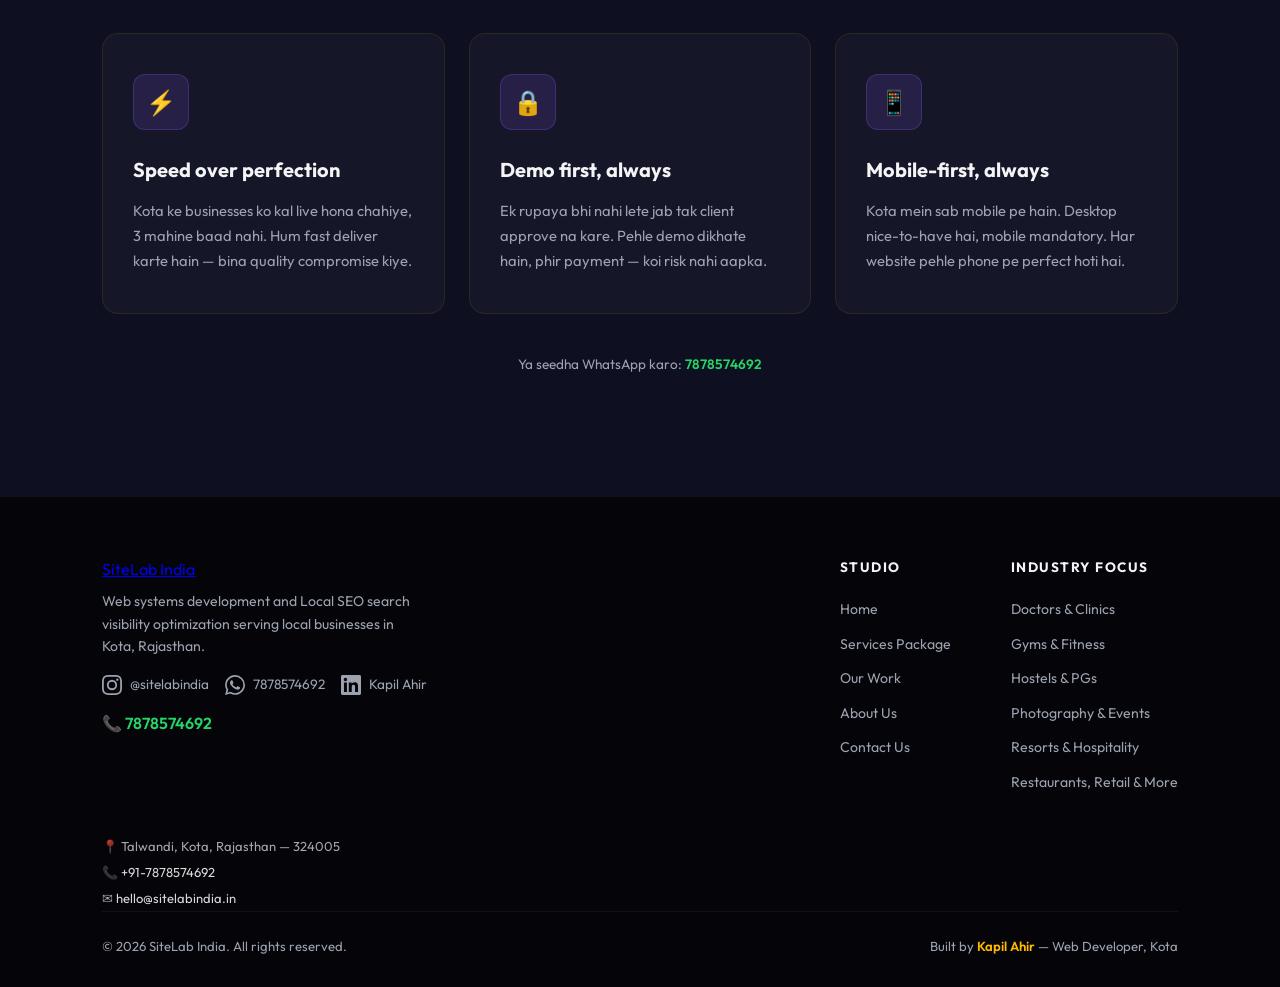
==== commit 608d32da: "Remove all pricing and delivery-time commitments" ====
--- a/about/index.html
+++ b/about/index.html
@@ -3,7 +3,7 @@
 <head>
   <meta charset="UTF-8">
   <meta name="viewport" content="width=device-width, initial-scale=1.0">
-  <meta name="description" content="SiteLab India ke founder Kapil Ahir ke baare mein jaano. Kota ke local businesses ke liye affordable, fast websites — ₹1,499 se shuru.">
+  <meta name="description" content="SiteLab India ke founder Kapil Ahir ke baare mein jaano. Kota ke local businesses ke liye affordable, custom websites — free quotation, demo pehle payment baad mein.">
   <title>About — Kapil Ahir | Founder, SiteLab India Kota</title>
   
   <!-- Google tag (gtag.js) -->
@@ -43,7 +43,7 @@
       <svg width="14" height="14" viewBox="0 0 24 24" fill="none" stroke="currentColor" stroke-width="2" stroke-linecap="round" stroke-linejoin="round"><path d="M22 16.92v3a2 2 0 0 1-2.18 2 19.79 19.79 0 0 1-8.63-3.07 19.5 19.5 0 0 1-6-6 19.79 19.79 0 0 1-3.07-8.67A2 2 0 0 1 4.11 2h3a2 2 0 0 1 2 1.72 12.84 12.84 0 0 0 .7 2.81 2 2 0 0 1-.45 2.11L8.09 9.91a16 16 0 0 0 6 6l1.27-1.27a2 2 0 0 1 2.11-.45 12.84 12.84 0 0 0 2.81.7A2 2 0 0 1 22 16.92z"></path></svg>
       7878574692
     </a>
-    <a href="../#getstarted" class="nav-cta">Get Free Audit</a>
+    <a href="../#getstarted" class="nav-cta">Get Free Quotation</a>
     <div class="hamburger" onclick="toggleMenu()">
       <span></span><span></span><span></span>
     </div>
@@ -94,12 +94,12 @@
     <!-- STATS ROW -->
     <div class="about-stats">
       <div class="about-stat">
-        <div class="stat-number">72 hrs</div>
-        <div class="stat-label">Average Delivery Time</div>
+        <div class="stat-number">20+</div>
+        <div class="stat-label">Local Businesses Served</div>
       </div>
       <div class="about-stat">
-        <div class="stat-number">₹1,499</div>
-        <div class="stat-label">Starting Price</div>
+        <div class="stat-number">Free</div>
+        <div class="stat-label">Custom Quotation</div>
       </div>
       <div class="about-stat">
         <div class="stat-number">100%</div>
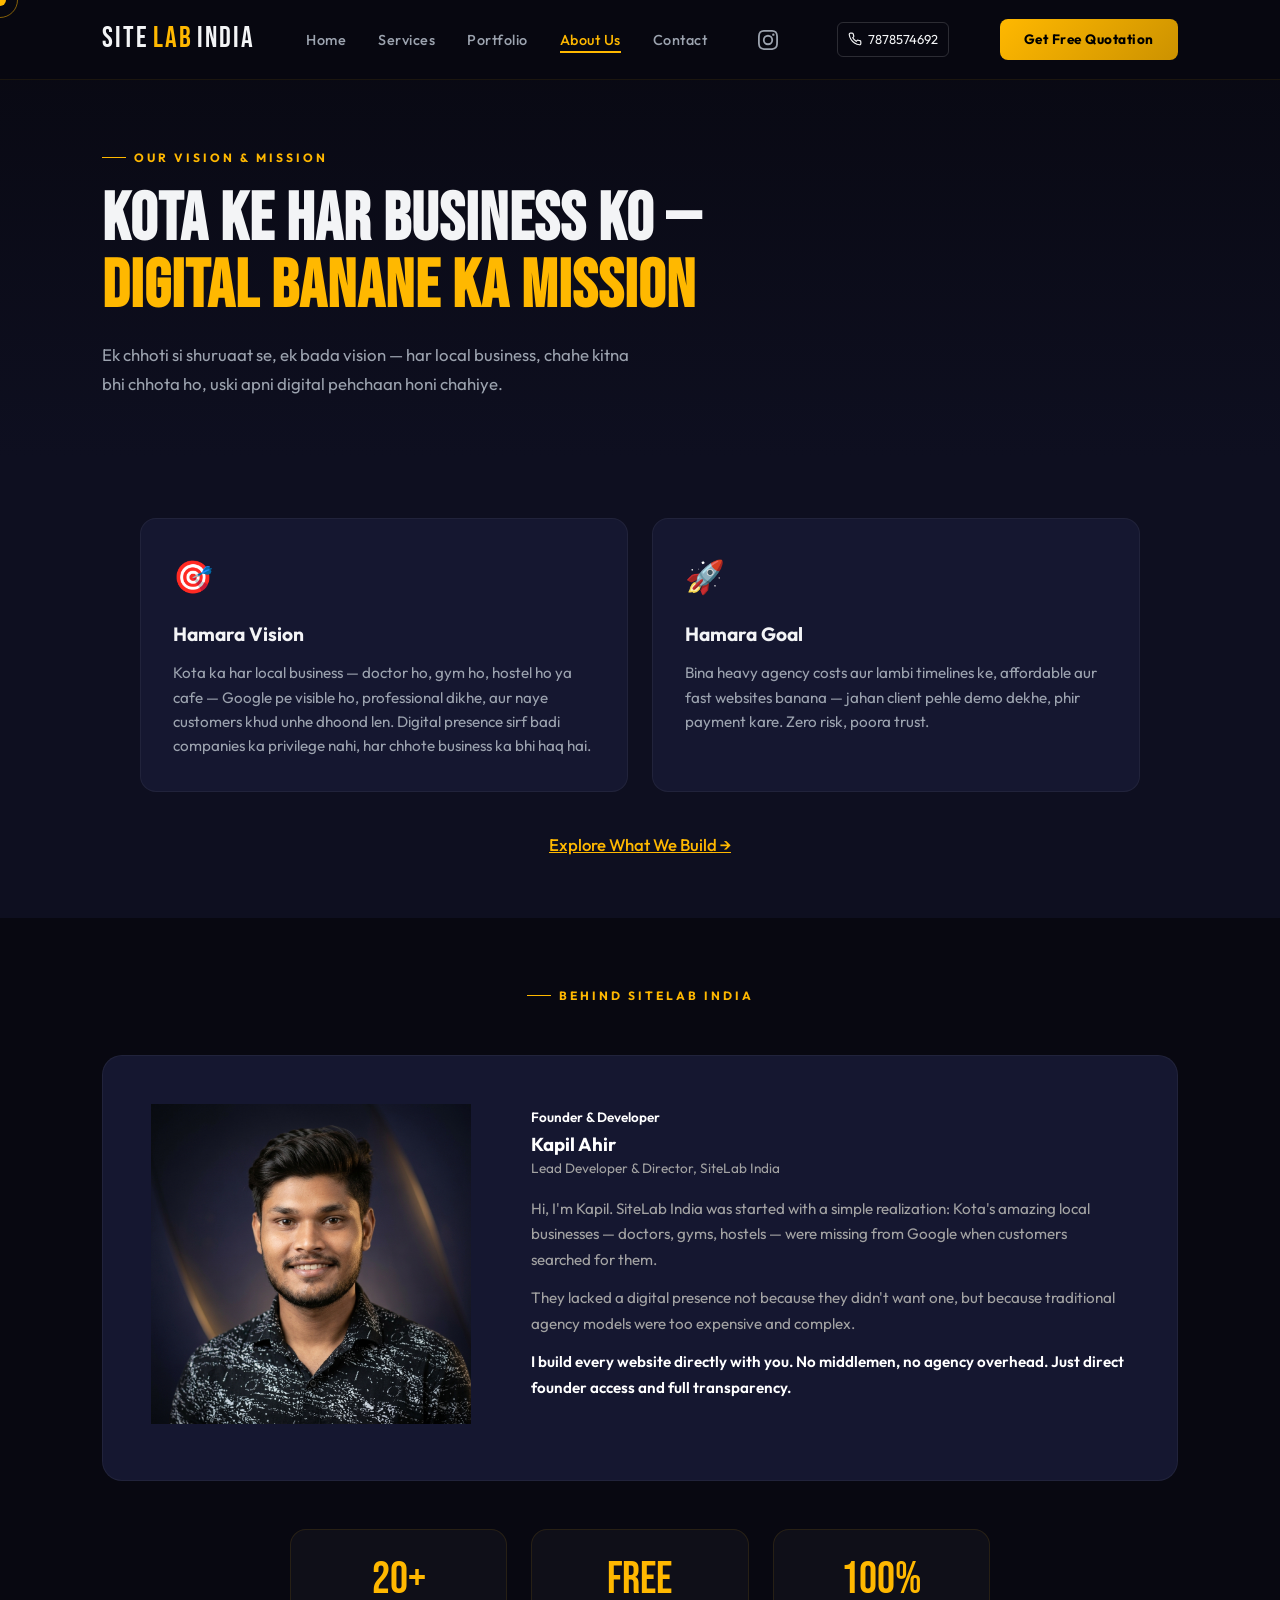
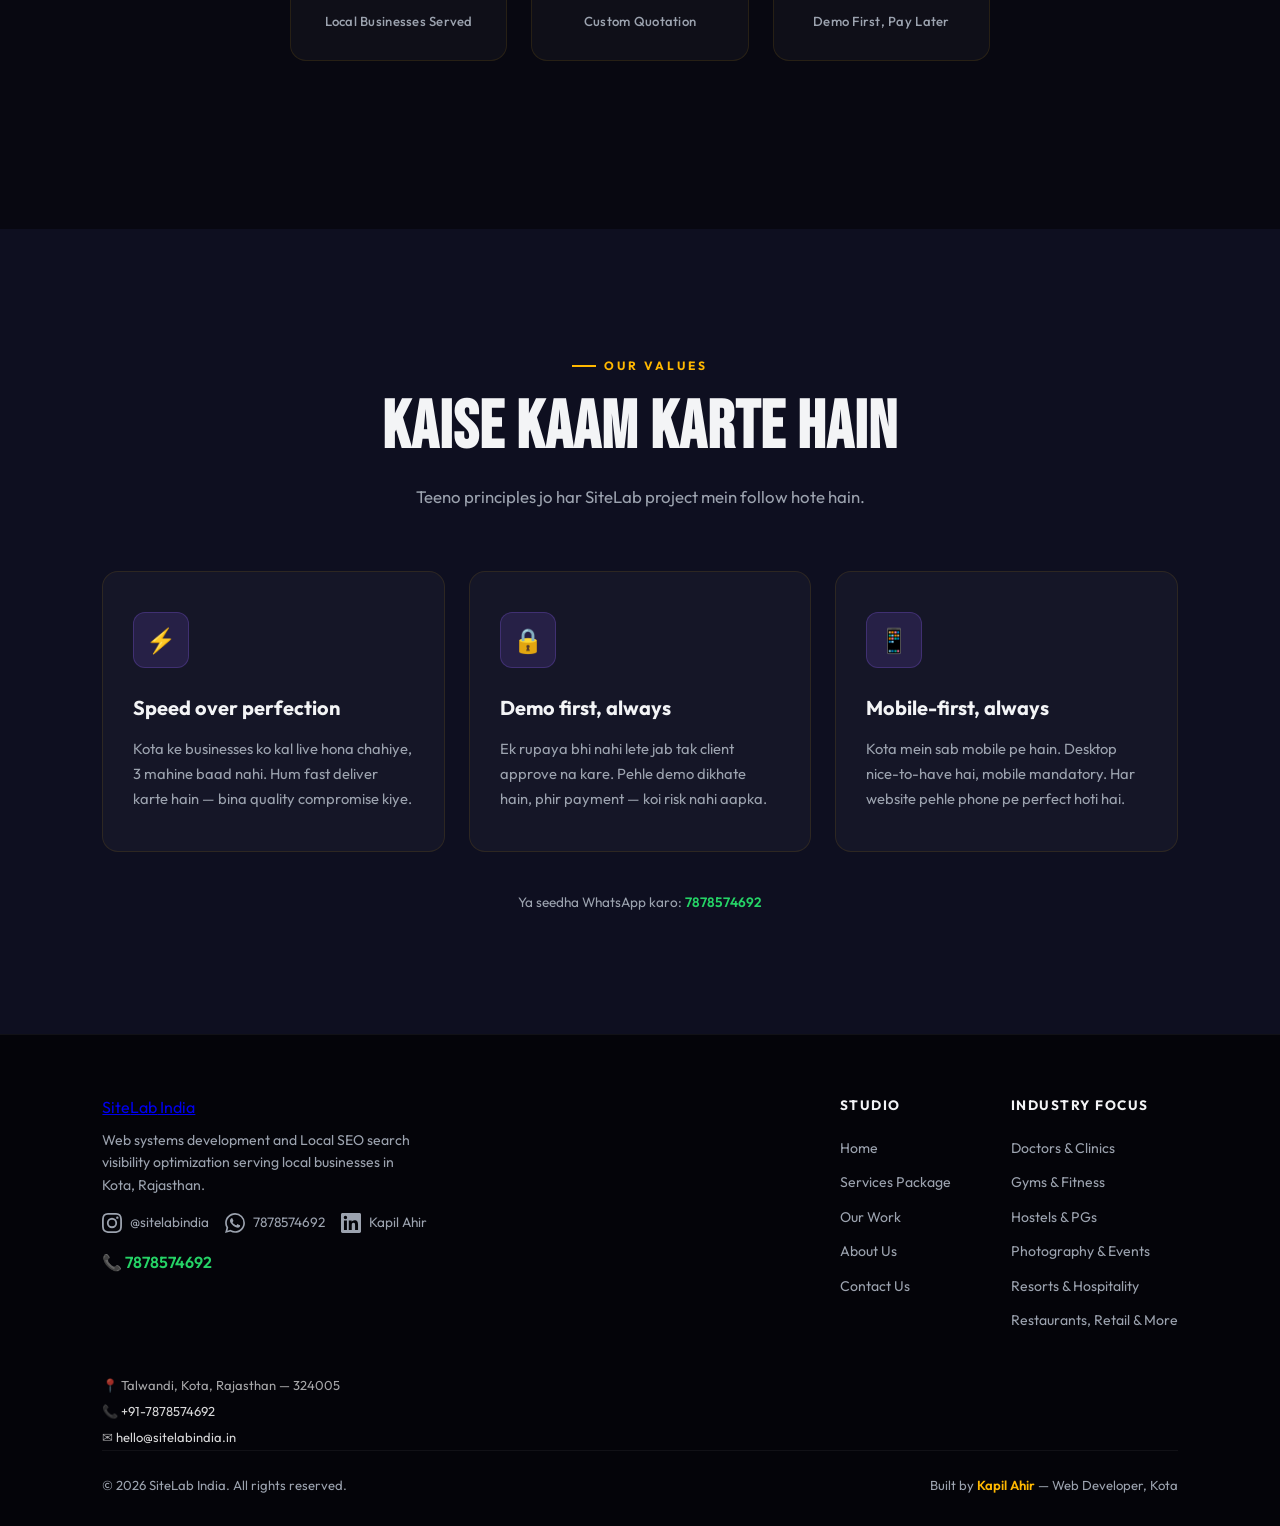
==== commit bbd44247: "Refine UX: Add Vision/Goal section, contextual internal links, deep-link portfolio filters, and fix " ====
--- a/about/index.html
+++ b/about/index.html
@@ -61,13 +61,35 @@
 
   <!-- HEADER SECTION -->
   <section style="padding-top: 140px; padding-bottom: 60px; background: linear-gradient(180deg, rgba(8,8,17,1) 0%, rgba(14,15,32,1) 100%);">
-    <div class="section-tag">Our Story</div>
-    <h1 class="section-title">Kaun Hoon Main —<br><span style="color: var(--gold);">Kapil Ahir</span></h1>
-    <p class="section-sub">B.Sc. Agriculture se web developer tak — Kota ke local businesses ko online laane ka mission.</p>
+    <div class="section-tag">Our Vision &amp; Mission</div>
+    <h1 class="section-title">Kota Ke Har Business Ko —<br><span style="color: var(--gold);">Digital Banane Ka Mission</span></h1>
+    <p class="section-sub">Ek chhoti si shuruaat se, ek bada vision — har local business, chahe kitna bhi chhota ho, uski apni digital pehchaan honi chahiye.</p>
+  </section>
+
+  <!-- VISION & GOAL SECTION -->
+  <section style="background: var(--bg2); padding: 60px 20px;">
+    <div style="display: grid; grid-template-columns: repeat(auto-fit, minmax(280px, 1fr)); gap: 24px; max-width: 1000px; margin: 0 auto;">
+      <div class="service-card" style="background: var(--bg3); padding: 32px; border-radius: 16px; border: 1px solid rgba(255,255,255,0.05);">
+        <div style="font-size: 2rem; margin-bottom: 16px;">🎯</div>
+        <h3 style="color: var(--white); font-size: 1.2rem; margin-bottom: 12px; font-family: 'Outfit', sans-serif;">Hamara Vision</h3>
+        <p style="color: var(--muted); line-height: 1.6; font-size: 0.95rem;">Kota ka har local business — doctor ho, gym ho, hostel ho ya cafe — Google pe visible ho, professional dikhe, aur naye customers khud unhe dhoond len. Digital presence sirf badi companies ka privilege nahi, har chhote business ka bhi haq hai.</p>
+      </div>
+      <div class="service-card" style="background: var(--bg3); padding: 32px; border-radius: 16px; border: 1px solid rgba(255,255,255,0.05);">
+        <div style="font-size: 2rem; margin-bottom: 16px;">🚀</div>
+        <h3 style="color: var(--white); font-size: 1.2rem; margin-bottom: 12px; font-family: 'Outfit', sans-serif;">Hamara Goal</h3>
+        <p style="color: var(--muted); line-height: 1.6; font-size: 0.95rem;">Bina heavy agency costs aur lambi timelines ke, affordable aur fast websites banana — jahan client pehle demo dekhe, phir payment kare. Zero risk, poora trust.</p>
+      </div>
+    </div>
+    <div style="text-align: center; margin-top: 40px;">
+      <a href="../services/" class="wa-fallback" style="color: var(--gold); font-weight: 500; font-size: 1.05rem;">Explore What We Build →</a>
+    </div>
   </section>
 
   <!-- FOUNDER STORY SECTION -->
-  <section style="background: var(--bg); padding-top: 40px;">
+  <section style="background: var(--bg); padding-top: 60px;">
+    <div style="text-align: center; margin-bottom: 30px;">
+      <div class="section-tag" style="justify-content: center;">Behind SiteLab India</div>
+    </div>
     <div class="founder-card" style="margin-top: 0; max-width: 100%;">
       <div class="founder-img-container">
         <img src="../founder.png" alt="Kapil Ahir — Founder of SiteLab India" style="width: 100%; height: 100%; object-fit: cover;">
@@ -77,16 +99,13 @@
         <h3>Kapil Ahir</h3>
         <span style="font-size: 0.85rem; color: var(--muted); display: block; margin-top: -2px; margin-bottom: 16px;">Lead Developer &amp; Director, SiteLab India</span>
         <p class="founder-bio">
-          B.Sc. Agriculture karne ke baad mujhe samajh aaya ki Kota ke local businesses — doctors, clinics, gyms, hostels, photographers, resorts — sab Google pe hain hi nahi.
+          Hi, I'm Kapil. SiteLab India was started with a simple realization: Kota's amazing local businesses — doctors, gyms, hostels — were missing from Google when customers searched for them.
         </p>
         <p class="founder-bio">
-          Unke paas na website thi, na digital presence. Lekin customers Google pe hi dhundhte hain.
-        </p>
-        <p class="founder-bio">
-          Isliye maine SiteLab India shuru kiya — sirf ek mission ke saath: Kota ke har local business ko affordable, fast, aur professional online presence dena.
+          They lacked a digital presence not because they didn't want one, but because traditional agency models were too expensive and complex.
         </p>
         <p class="founder-bio" style="font-weight: 600; color: var(--white);">
-          Main khud har website code karta hoon. Koi middle-man nahi, koi agency overhead nahi. Direct founder se kaam.
+          I build every website directly with you. No middlemen, no agency overhead. Just direct founder access and full transparency.
         </p>
       </div>
     </div>
@@ -170,12 +189,12 @@
         </div>
         <div class="footer-links">
           <h4>Industry Focus</h4>
-          <a href="../services/">Doctors &amp; Clinics</a>
-          <a href="../services/">Gyms &amp; Fitness</a>
-          <a href="../services/">Hostels &amp; PGs</a>
-          <a href="../services/">Photography &amp; Events</a>
-          <a href="../services/">Resorts &amp; Hospitality</a>
-          <a href="../services/">Restaurants, Retail &amp; More</a>
+          <a href="../portfolio/#healthcare">Doctors &amp; Clinics</a>
+          <a href="../portfolio/#fitness">Gyms &amp; Fitness</a>
+          <a href="../portfolio/#hostel">Hostels &amp; PGs</a>
+          <a href="../portfolio/#photography">Photography &amp; Events</a>
+          <a href="../portfolio/#resort">Resorts &amp; Hospitality</a>
+          <a href="../portfolio/#business">Restaurants, Retail &amp; More</a>
         </div>
       </div>
     </div>
--- a/style.css
+++ b/style.css
@@ -414,7 +414,7 @@
    ============================================ */
 .founder-section {
   padding: 80px 0;
-  background: #ffffff;
+  background: var(--bg2);
 }
 
 .founder-card {
@@ -422,8 +422,8 @@
   grid-template-columns: 320px 1fr;
   gap: 60px;
   align-items: start;
-  background: #f8f9fb;
-  border: 1.5px solid #e5e7eb;
+  background: var(--bg3);
+  border: 1px solid rgba(255,255,255,0.05);
   border-radius: 20px;
   padding: 48px;
   max-width: 1000px;
@@ -457,8 +457,8 @@
   display: flex;
   align-items: center;
   gap: 6px;
-  background: #ffffff;
-  border: 1px solid #e5e7eb;
+  background: var(--bg3);
+  border: 1px solid rgba(255,255,255,0.05);
   border-radius: 999px;
   padding: 5px 12px;
   font-size: 11.5px;
@@ -519,8 +519,8 @@
   display: flex;
   align-items: center;
   gap: 0;
-  background: #ffffff;
-  border: 1px solid #e5e7eb;
+  background: var(--bg3);
+  border: 1px solid rgba(255,255,255,0.05);
   border-radius: 12px;
   padding: 16px 12px;
   width: 100%;
@@ -734,8 +734,8 @@
 .pricing-card {
   position: relative;
   border-radius: 16px;
-  background: #ffffff;
-  border: 1.5px solid #e5e7eb;
+  background: var(--bg3);
+  border: 1px solid rgba(255,255,255,0.05);
   transition: transform 0.2s ease, box-shadow 0.2s ease;
   overflow: hidden;
 }
@@ -753,8 +753,8 @@
 
 /* Popular card accent */
 .pricing-card--popular {
-  border: 2px solid #185FA5;
-  background: #ffffff;
+  border: 2px solid var(--violet);
+  background: var(--bg3);
 }
 
 .popular-ribbon {
@@ -1274,9 +1274,10 @@
 
 /* --- FIX VISIBILITY BUGS ON SUBPAGES --- */
 .pricing-card, .founder-card {
-  color: #1a1a2e;
-  --white: #111111;
-  --muted: #4b5563;
+  color: var(--white);
+  --white: #ffffff;
+  --muted: #a3a3a3;
+  background: var(--bg3);
 }
 .pricing-card h3, .pricing-card p, .pricing-card div, .pricing-card span, .pricing-card li,
 .founder-card h3, .founder-card p, .founder-card div, .founder-card span, .founder-card li {
@@ -1285,12 +1286,12 @@
 .pricing-card .pricing-price {
   font-size: 2.2rem;
   font-weight: 800;
-  color: #111;
+  color: var(--white);
   margin: 10px 0;
 }
 .pricing-card .pricing-badge {
-  background: #EFF6FF;
-  color: #185FA5;
+  background: rgba(124, 58, 237, 0.15);
+  color: var(--violet);
   padding: 4px 10px;
   border-radius: 6px;
   font-weight: 600;
@@ -1299,7 +1300,7 @@
   font-size: 0.85rem;
 }
 .pricing-card .pricing-cta {
-  background: #25D366;
+  background: var(--violet);
   color: #fff;
   padding: 12px 20px;
   border-radius: 8px;
@@ -1310,10 +1311,10 @@
   margin-top: 15px;
 }
 .pricing-card .pricing-cta:hover {
-  background: #1BAD54;
+  background: #5B21B6;
 }
 .founder-card .founder-bio {
-  color: #374151;
+  color: var(--muted);
   font-size: 0.95rem;
   line-height: 1.7;
   margin-bottom: 12px;
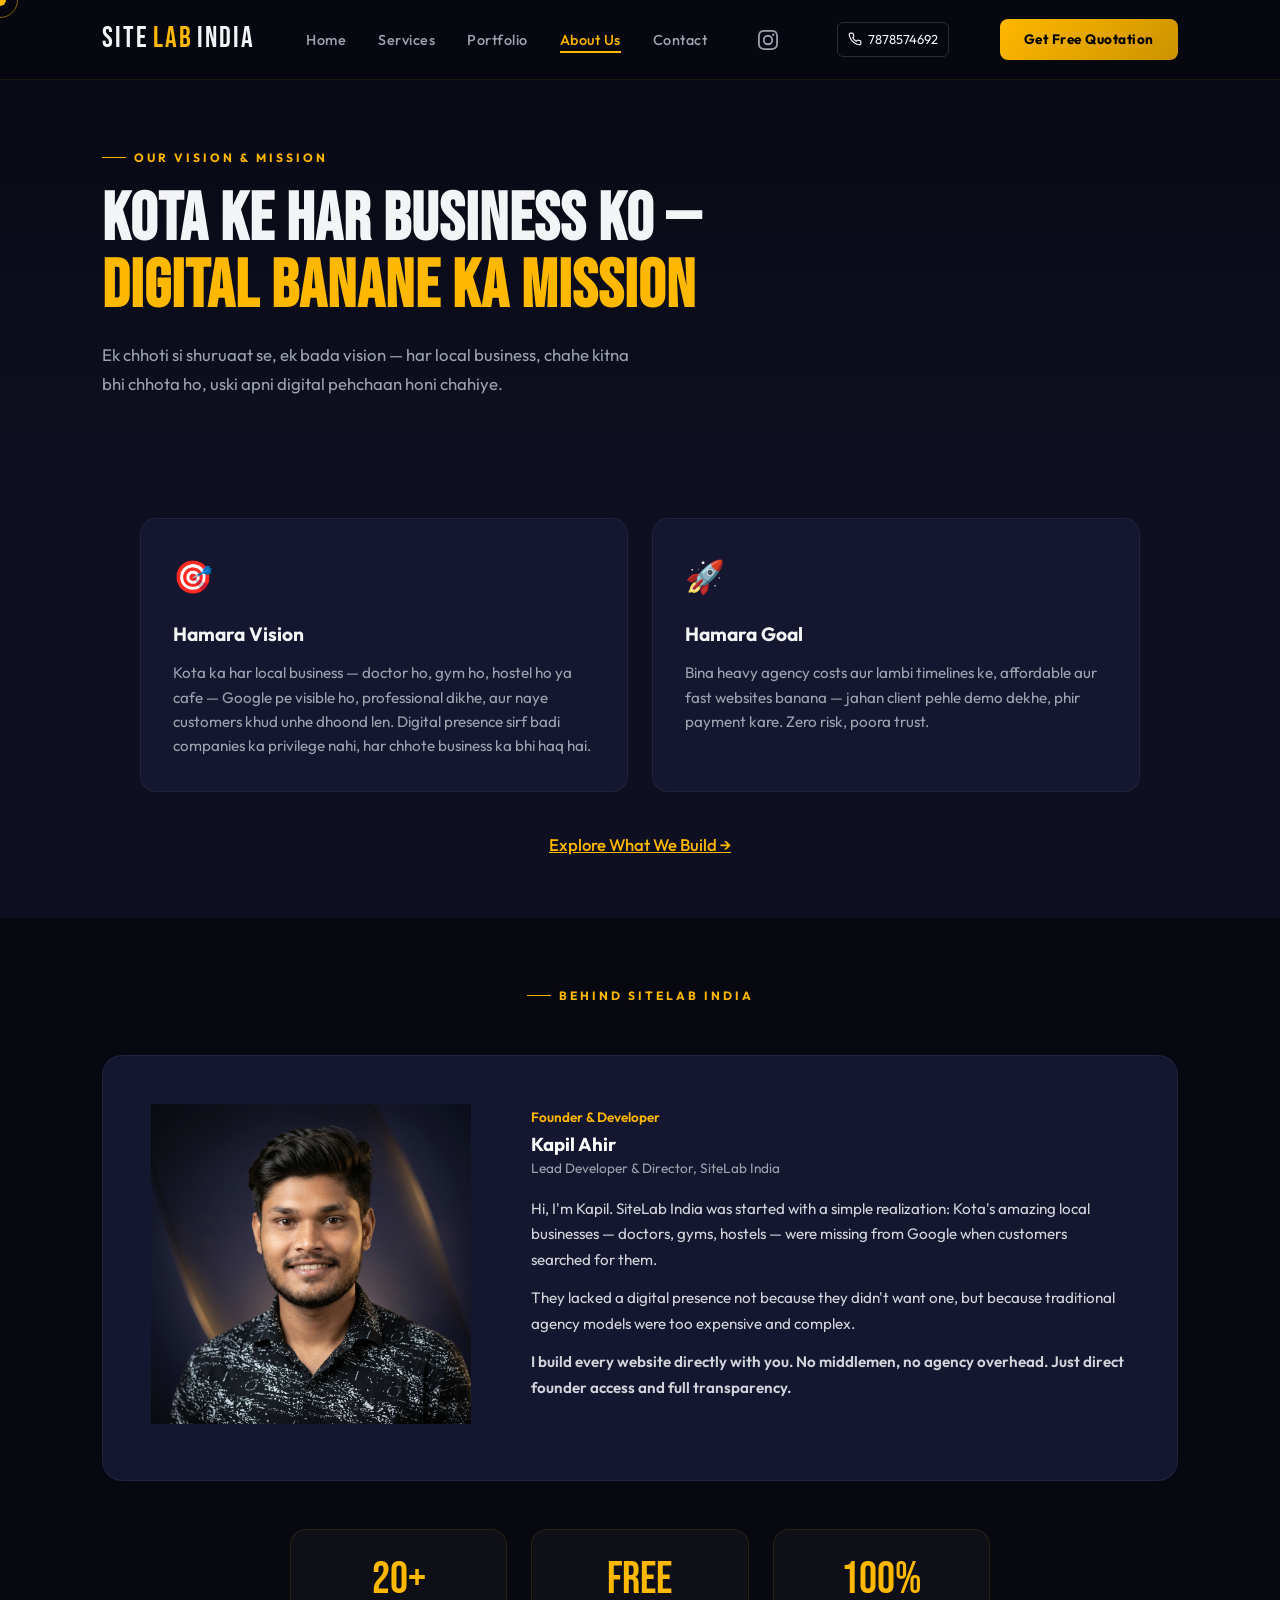
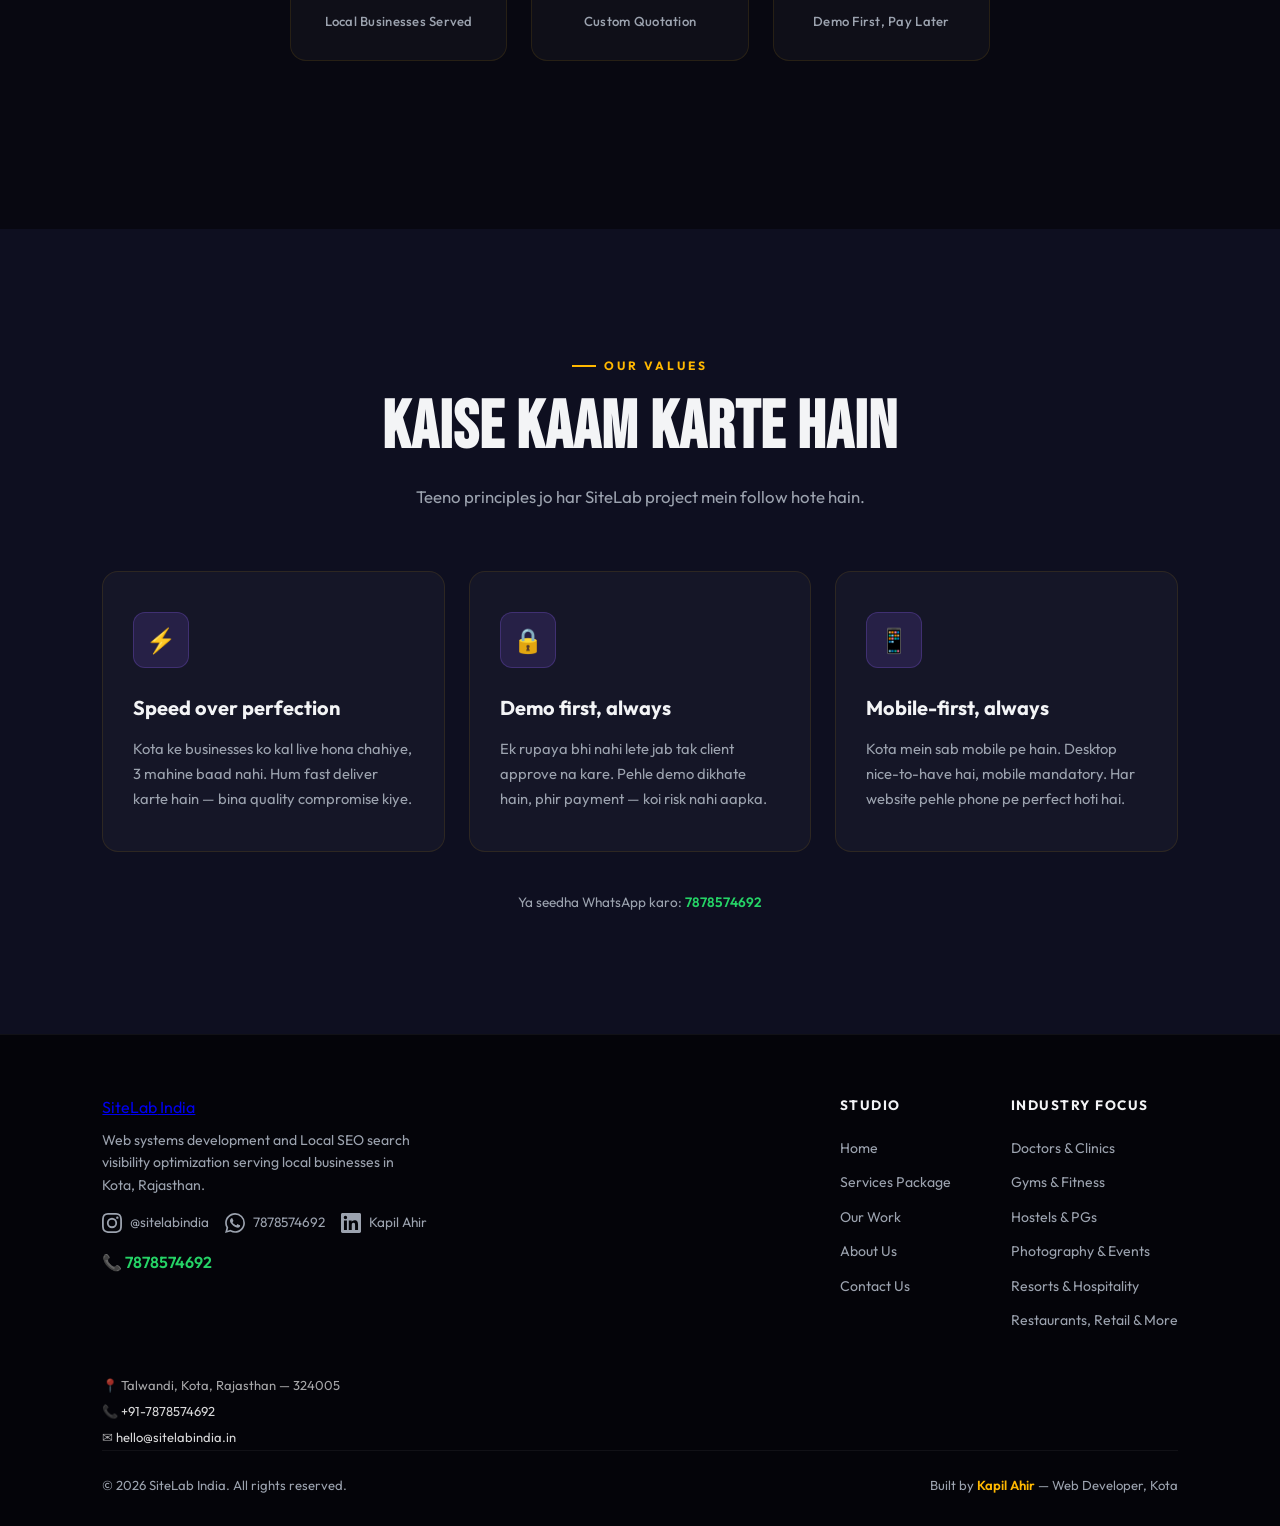
==== commit bd520e4d: "Fix badge contrast, founder headings, and scroll-reveal baseline visibility" ====
--- a/about/index.html
+++ b/about/index.html
@@ -138,21 +138,21 @@
     <div style="display: grid; grid-template-columns: repeat(auto-fit, minmax(280px, 1fr)); gap: 24px;">
       
       <!-- VALUE 1 -->
-      <div class="service-card reveal visible" style="opacity: 1; transform: translateY(0);">
+      <div class="service-card reveal visible">
         <div class="service-icon">⚡</div>
         <h3>Speed over perfection</h3>
         <p>Kota ke businesses ko kal live hona chahiye, 3 mahine baad nahi. Hum fast deliver karte hain — bina quality compromise kiye.</p>
       </div>
 
       <!-- VALUE 2 -->
-      <div class="service-card reveal visible" style="opacity: 1; transform: translateY(0);">
+      <div class="service-card reveal visible">
         <div class="service-icon">🔒</div>
         <h3>Demo first, always</h3>
         <p>Ek rupaya bhi nahi lete jab tak client approve na kare. Pehle demo dikhate hain, phir payment — koi risk nahi aapka.</p>
       </div>
 
       <!-- VALUE 3 -->
-      <div class="service-card reveal visible" style="opacity: 1; transform: translateY(0);">
+      <div class="service-card reveal visible">
         <div class="service-icon">📱</div>
         <h3>Mobile-first, always</h3>
         <p>Kota mein sab mobile pe hain. Desktop nice-to-have hai, mobile mandatory. Har website pehle phone pe perfect hoti hai.</p>
--- a/style.css
+++ b/style.css
@@ -189,10 +189,10 @@
   color: var(--muted); font-size: 1.05rem; line-height: 1.7; max-width: 550px;
 }
 .reveal {
-  opacity: 0; transform: translateY(30px); transition: opacity 0.6s ease, transform 0.6s ease;
+  opacity: 1; transform: none; transition: opacity 0.6s ease, transform 0.6s ease;
 }
 .reveal.visible {
-  opacity: 1; transform: translateY(0);
+  opacity: 1; transform: none;
 }
 
 /* BUTTONS */
@@ -457,19 +457,19 @@
   display: flex;
   align-items: center;
   gap: 6px;
-  background: var(--bg3);
-  border: 1px solid rgba(255,255,255,0.05);
+  background: var(--bg2);
+  border: 1px solid rgba(255,255,255,0.15);
   border-radius: 999px;
   padding: 5px 12px;
   font-size: 11.5px;
-  color: #374151;
+  color: #F3F4F6 !important;
   font-weight: 500;
   position: absolute;
   bottom: -8px;
   left: 50%;
   transform: translateX(-50%);
   white-space: nowrap;
-  box-shadow: 0 2px 8px rgba(0,0,0,0.06);
+  box-shadow: 0 2px 8px rgba(0,0,0,0.3);
 }
 
 .badge-dot {
@@ -494,13 +494,13 @@
 .founder-name {
   font-size: 22px;
   font-weight: 700;
-  color: #0f1923;
+  color: #FFFFFF !important;
   margin-bottom: 4px;
 }
 
 .founder-title {
   font-size: 13.5px;
-  color: #185FA5;
+  color: var(--gold) !important;
   font-weight: 600;
   margin-bottom: 6px;
 }
@@ -511,7 +511,7 @@
   justify-content: center;
   gap: 4px;
   font-size: 12.5px;
-  color: #6b7280;
+  color: #9CA3AF !important;
 }
 
 /* Stats row */
@@ -520,7 +520,7 @@
   align-items: center;
   gap: 0;
   background: var(--bg3);
-  border: 1px solid rgba(255,255,255,0.05);
+  border: 1px solid rgba(255,255,255,0.08);
   border-radius: 12px;
   padding: 16px 12px;
   width: 100%;
@@ -535,14 +535,14 @@
   display: block;
   font-size: 20px;
   font-weight: 800;
-  color: #0f1923;
+  color: var(--gold) !important;
   line-height: 1;
   margin-bottom: 4px;
 }
 
 .stat-label {
   font-size: 10.5px;
-  color: #6b7280;
+  color: #9CA3AF !important;
   font-weight: 500;
   letter-spacing: 0.02em;
 }
@@ -550,7 +550,7 @@
 .stat-divider {
   width: 1px;
   height: 36px;
-  background: #e5e7eb;
+  background: rgba(255, 255, 255, 0.12);
   flex-shrink: 0;
 }
 
@@ -562,25 +562,26 @@
 }
 
 .founder-eyebrow {
-  font-size: 11.5px;
-  font-weight: 600;
+  font-size: 12px;
+  font-weight: 700;
   letter-spacing: 0.1em;
   text-transform: uppercase;
-  color: #185FA5;
+  color: var(--gold) !important;
 }
 
 .founder-heading {
+  font-family: 'Outfit', sans-serif;
   font-size: clamp(22px, 3vw, 30px);
   font-weight: 700;
-  color: #0f1923;
+  color: #FFFFFF !important;
   line-height: 1.25;
 }
 
 .founder-quote {
   font-size: 15px;
   line-height: 1.8;
-  color: #374151;
-  border-left: 3px solid #185FA5;
+  color: #E2E8F0 !important;
+  border-left: 3px solid var(--gold);
   padding-left: 20px;
   margin: 0;
   font-style: normal;
@@ -595,12 +596,13 @@
 
 .skill-tag {
   font-size: 12px;
-  font-weight: 500;
-  padding: 5px 12px;
+  font-weight: 700;
+  padding: 6px 14px;
   border-radius: 999px;
-  background: #EFF6FF;
-  color: #185FA5;
-  border: 1px solid #BFDBFE;
+  background: #FFFFFF !important;
+  color: #111827 !important;
+  border: 1px solid rgba(255, 255, 255, 0.95);
+  box-shadow: 0 2px 6px rgba(0, 0, 0, 0.2);
 }
 
 /* Actions */
@@ -773,21 +775,36 @@
   text-align: center;
 }
 
-/* Plan badge */
-.plan-badge {
-  display: inline-block;
-  font-size: 12px;
-  font-weight: 600;
-  letter-spacing: 0.08em;
+/* Consolidated Badge / Pill Component */
+.badge-pill,
+.plan-badge,
+.pricing-badge,
+.skill-tag {
+  display: inline-flex;
+  align-items: center;
+  gap: 6px;
+  background: #FFFFFF !important;
+  color: #111827 !important;
+  font-family: 'Outfit', sans-serif;
+  font-size: 0.82rem;
+  font-weight: 700;
+  letter-spacing: 0.03em;
+  padding: 6px 14px;
+  border-radius: 999px;
+  border: 1px solid rgba(255, 255, 255, 0.95);
+  box-shadow: 0 2px 8px rgba(0, 0, 0, 0.18);
+  width: fit-content;
+  line-height: 1.3;
+  margin-bottom: 16px;
   text-transform: uppercase;
-  padding: 4px 10px;
-  border-radius: 6px;
-  margin-bottom: 20px;
-  width: fit-content;
-}
-.plan-badge--basic   { background: #f3f4f6; color: #374151; }
-.plan-badge--popular { background: #EFF6FF; color: #185FA5; }
-.plan-badge--premium { background: #FFF7ED; color: #92400E; }
+  text-decoration: none;
+}
+.plan-badge--basic,
+.plan-badge--popular,
+.plan-badge--premium {
+  background: #FFFFFF !important;
+  color: #111827 !important;
+}
 
 /* Price display */
 .plan-price {
@@ -1272,33 +1289,31 @@
   }
 }
 
-/* --- FIX VISIBILITY BUGS ON SUBPAGES --- */
-.pricing-card, .founder-card {
+/* --- CLEAN SUBPAGE & CARD STYLES --- */
+.pricing-card {
   color: var(--white);
-  --white: #ffffff;
-  --muted: #a3a3a3;
   background: var(--bg3);
-}
-.pricing-card h3, .pricing-card p, .pricing-card div, .pricing-card span, .pricing-card li,
-.founder-card h3, .founder-card p, .founder-card div, .founder-card span, .founder-card li {
-  color: inherit;
-}
+  border: 1px solid rgba(255, 255, 255, 0.05);
+}
+
+.pricing-card h3 {
+  color: #FFFFFF;
+}
+
+.pricing-tagline,
+.plan-tagline {
+  color: #D1D5DB !important;
+  font-size: 0.92rem;
+  line-height: 1.65;
+}
+
 .pricing-card .pricing-price {
   font-size: 2.2rem;
   font-weight: 800;
   color: var(--white);
   margin: 10px 0;
 }
-.pricing-card .pricing-badge {
-  background: rgba(124, 58, 237, 0.15);
-  color: var(--violet);
-  padding: 4px 10px;
-  border-radius: 6px;
-  font-weight: 600;
-  display: inline-block;
-  margin-bottom: 12px;
-  font-size: 0.85rem;
-}
+
 .pricing-card .pricing-cta {
   background: var(--violet);
   color: #fff;
@@ -1313,8 +1328,19 @@
 .pricing-card .pricing-cta:hover {
   background: #5B21B6;
 }
+
+.founder-card {
+  background: var(--bg3);
+  color: var(--white);
+}
+
+.founder-card h2,
+.founder-card h3 {
+  color: #FFFFFF !important;
+}
+
 .founder-card .founder-bio {
-  color: var(--muted);
+  color: #D1D5DB !important;
   font-size: 0.95rem;
   line-height: 1.7;
   margin-bottom: 12px;
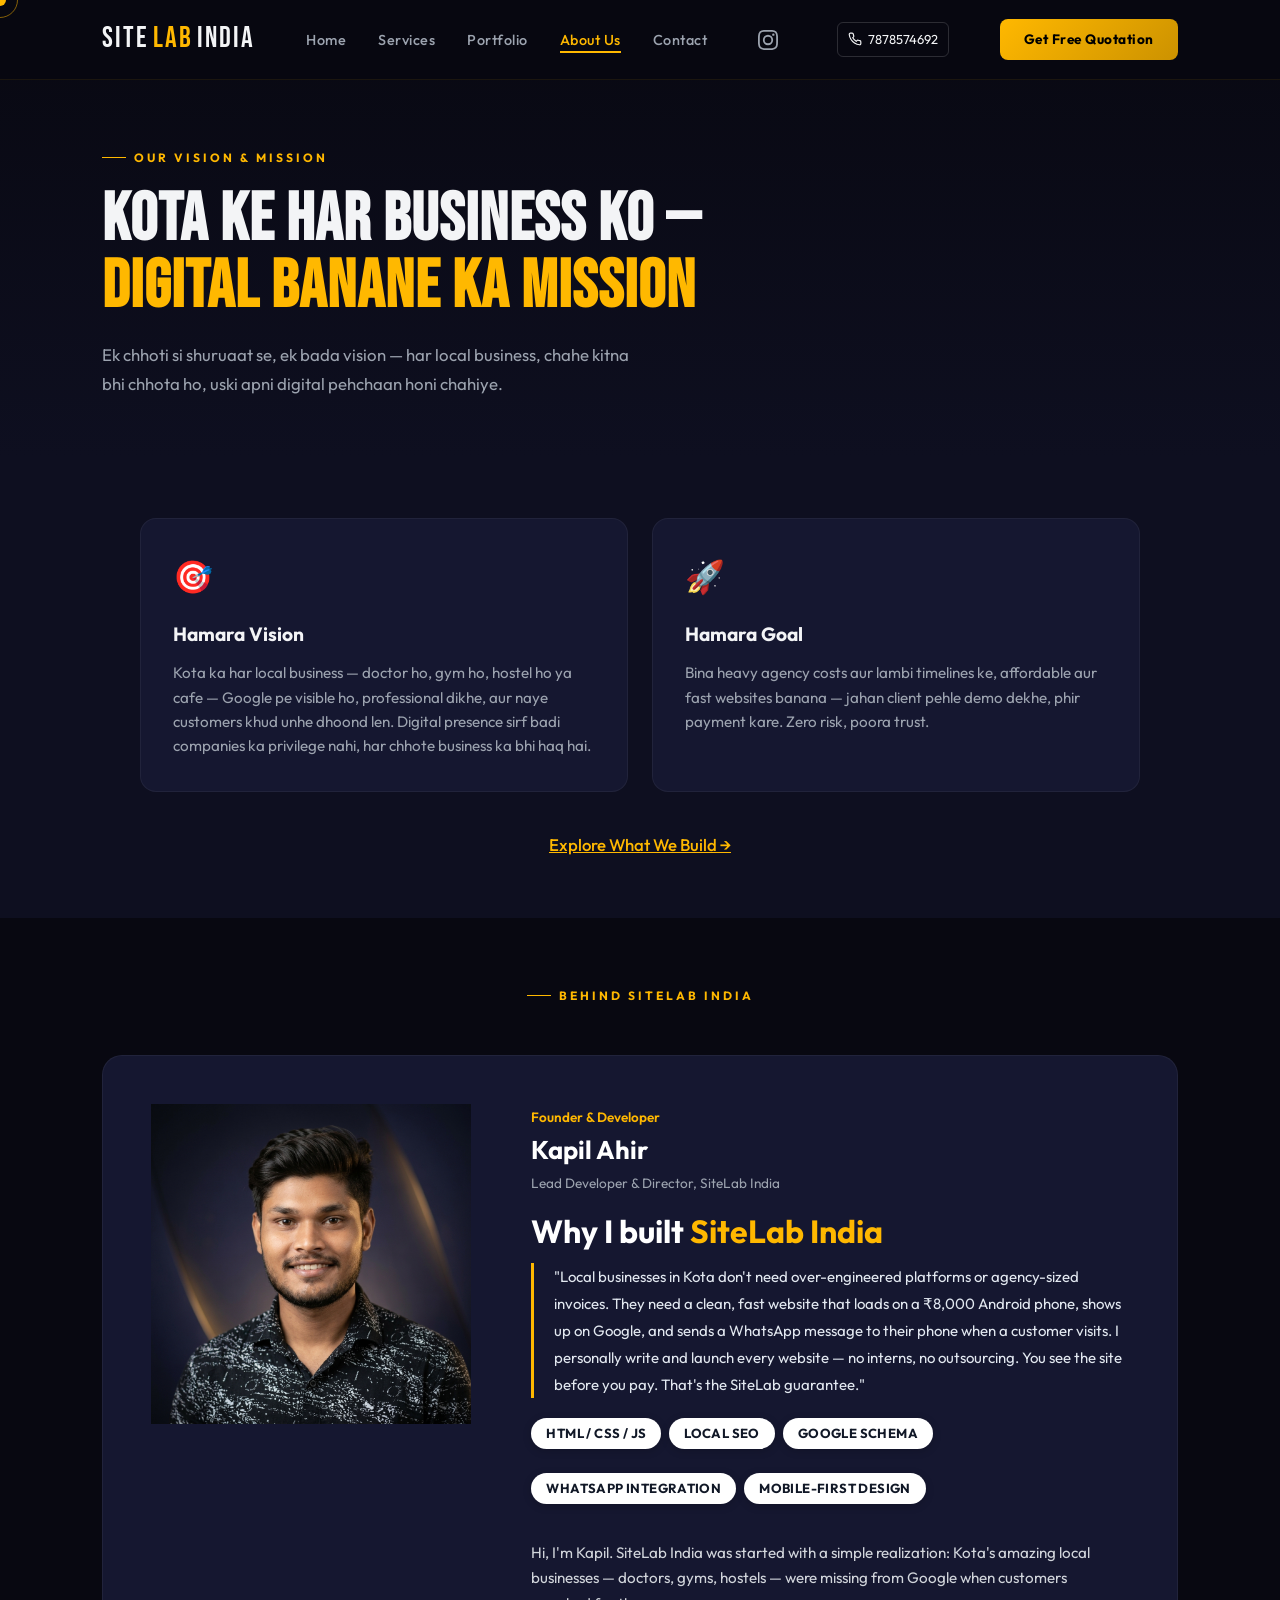
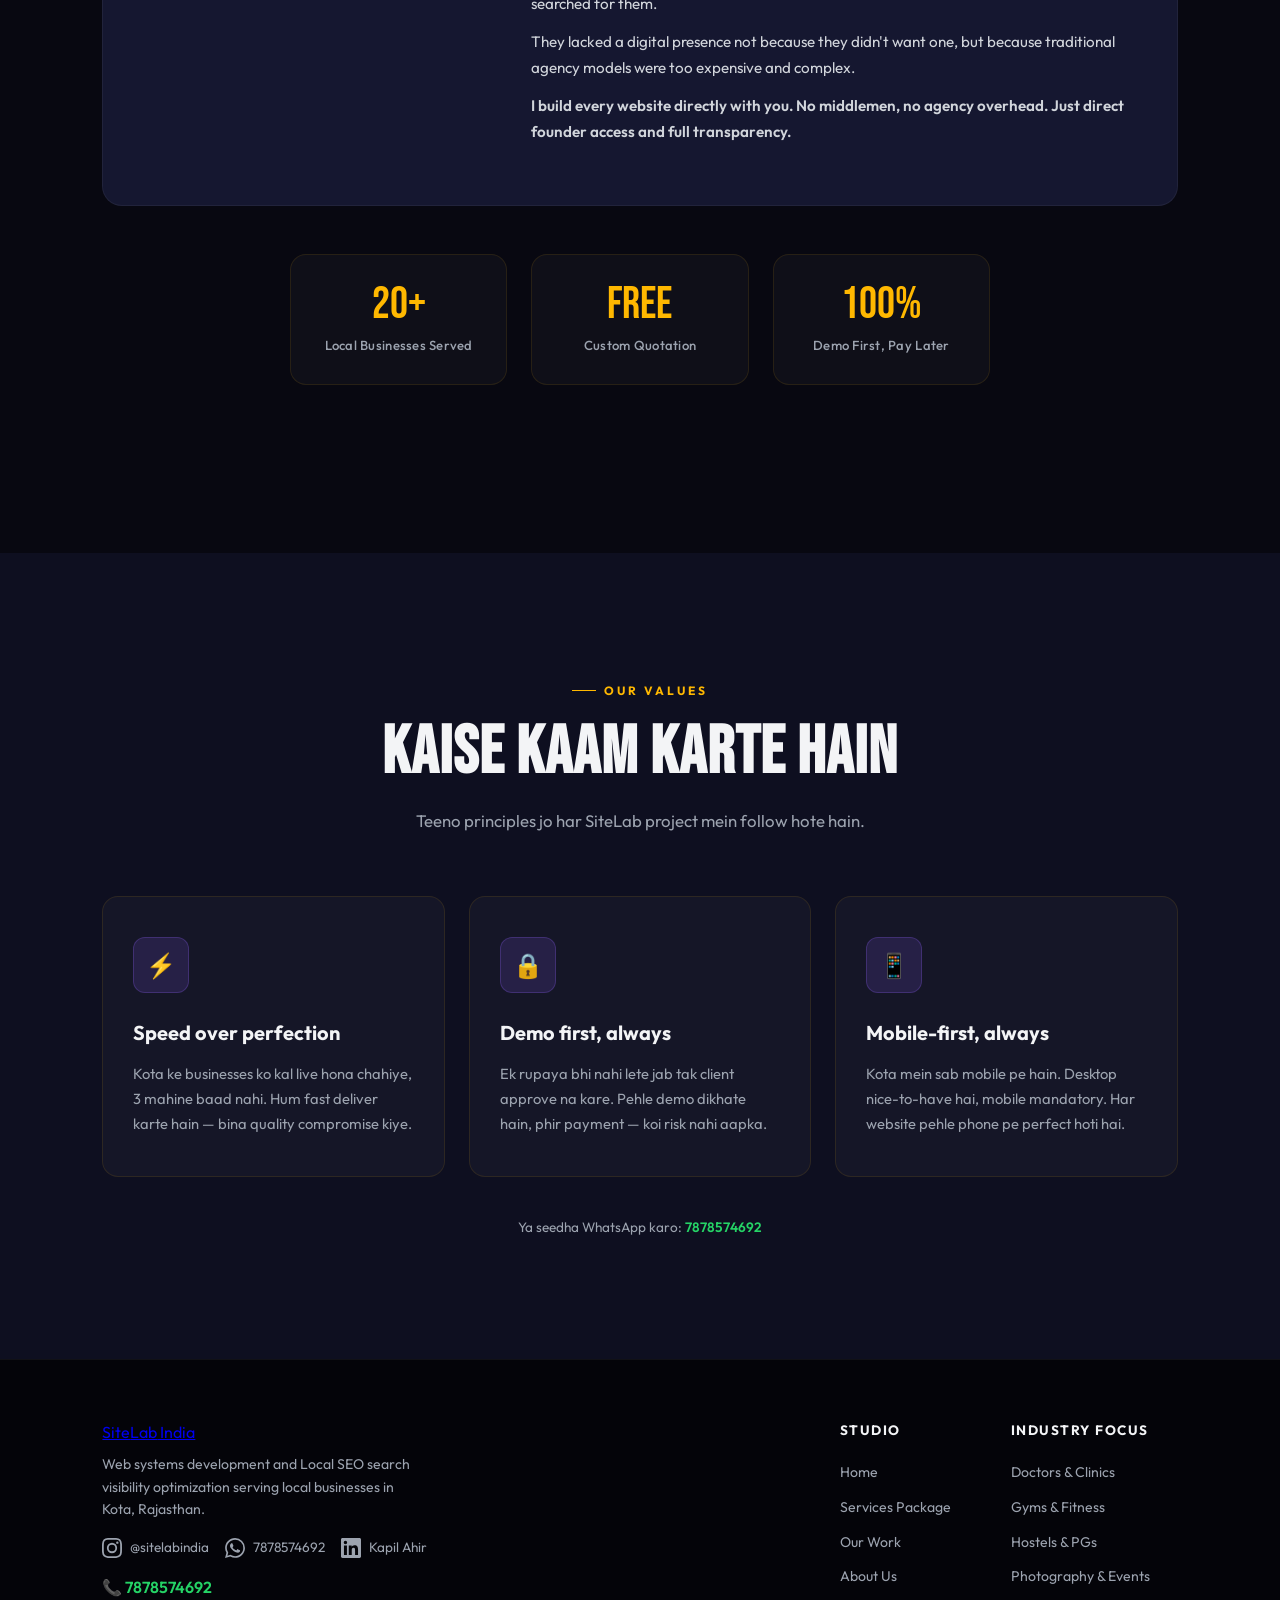
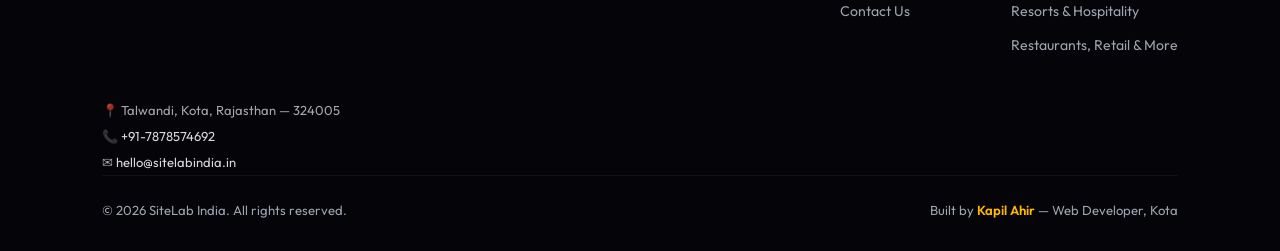
==== commit d1ee540f: "Fix visibility on Why I built SiteLab India heading and quote block across Home and About pages" ====
--- a/about/index.html
+++ b/about/index.html
@@ -96,8 +96,27 @@
       </div>
       <div class="founder-info">
         <span class="founder-title">Founder &amp; Developer</span>
-        <h3>Kapil Ahir</h3>
+        <h3 style="color: #FFFFFF; font-size: 1.6rem; font-weight: 700; margin-bottom: 4px;">Kapil Ahir</h3>
         <span style="font-size: 0.85rem; color: var(--muted); display: block; margin-top: -2px; margin-bottom: 16px;">Lead Developer &amp; Director, SiteLab India</span>
+
+        <h2 class="founder-heading" style="color: #FFFFFF; font-family: 'Outfit', sans-serif; font-size: clamp(20px, 3vw, 26px); font-weight: 700; margin-bottom: 12px;">Why I built <span style="color: var(--gold);">SiteLab India</span></h2>
+
+        <blockquote class="founder-quote" style="margin-bottom: 20px;">
+          "Local businesses in Kota don't need over-engineered platforms or agency-sized invoices.
+          They need a clean, fast website that loads on a ₹8,000 Android phone, shows up on Google,
+          and sends a WhatsApp message to their phone when a customer visits.
+          I personally write and launch every website — no interns, no outsourcing.
+          You see the site before you pay. That's the SiteLab guarantee."
+        </blockquote>
+
+        <div class="founder-skills" style="margin-bottom: 20px;">
+          <span class="badge-pill">HTML / CSS / JS</span>
+          <span class="badge-pill">Local SEO</span>
+          <span class="badge-pill">Google Schema</span>
+          <span class="badge-pill">WhatsApp Integration</span>
+          <span class="badge-pill">Mobile-First Design</span>
+        </div>
+
         <p class="founder-bio">
           Hi, I'm Kapil. SiteLab India was started with a simple realization: Kota's amazing local businesses — doctors, gyms, hostels — were missing from Google when customers searched for them.
         </p>
--- a/style.css
+++ b/style.css
@@ -569,12 +569,20 @@
   color: var(--gold) !important;
 }
 
-.founder-heading {
-  font-family: 'Outfit', sans-serif;
-  font-size: clamp(22px, 3vw, 30px);
-  font-weight: 700;
+.founder-heading,
+.founder-card h2,
+.founder-info h2 {
+  font-family: 'Outfit', sans-serif !important;
+  font-size: clamp(22px, 3.5vw, 32px) !important;
+  font-weight: 700 !important;
   color: #FFFFFF !important;
-  line-height: 1.25;
+  line-height: 1.25 !important;
+  margin-bottom: 12px !important;
+}
+
+.founder-heading span,
+.founder-card h2 span {
+  color: var(--gold) !important;
 }
 
 .founder-quote {
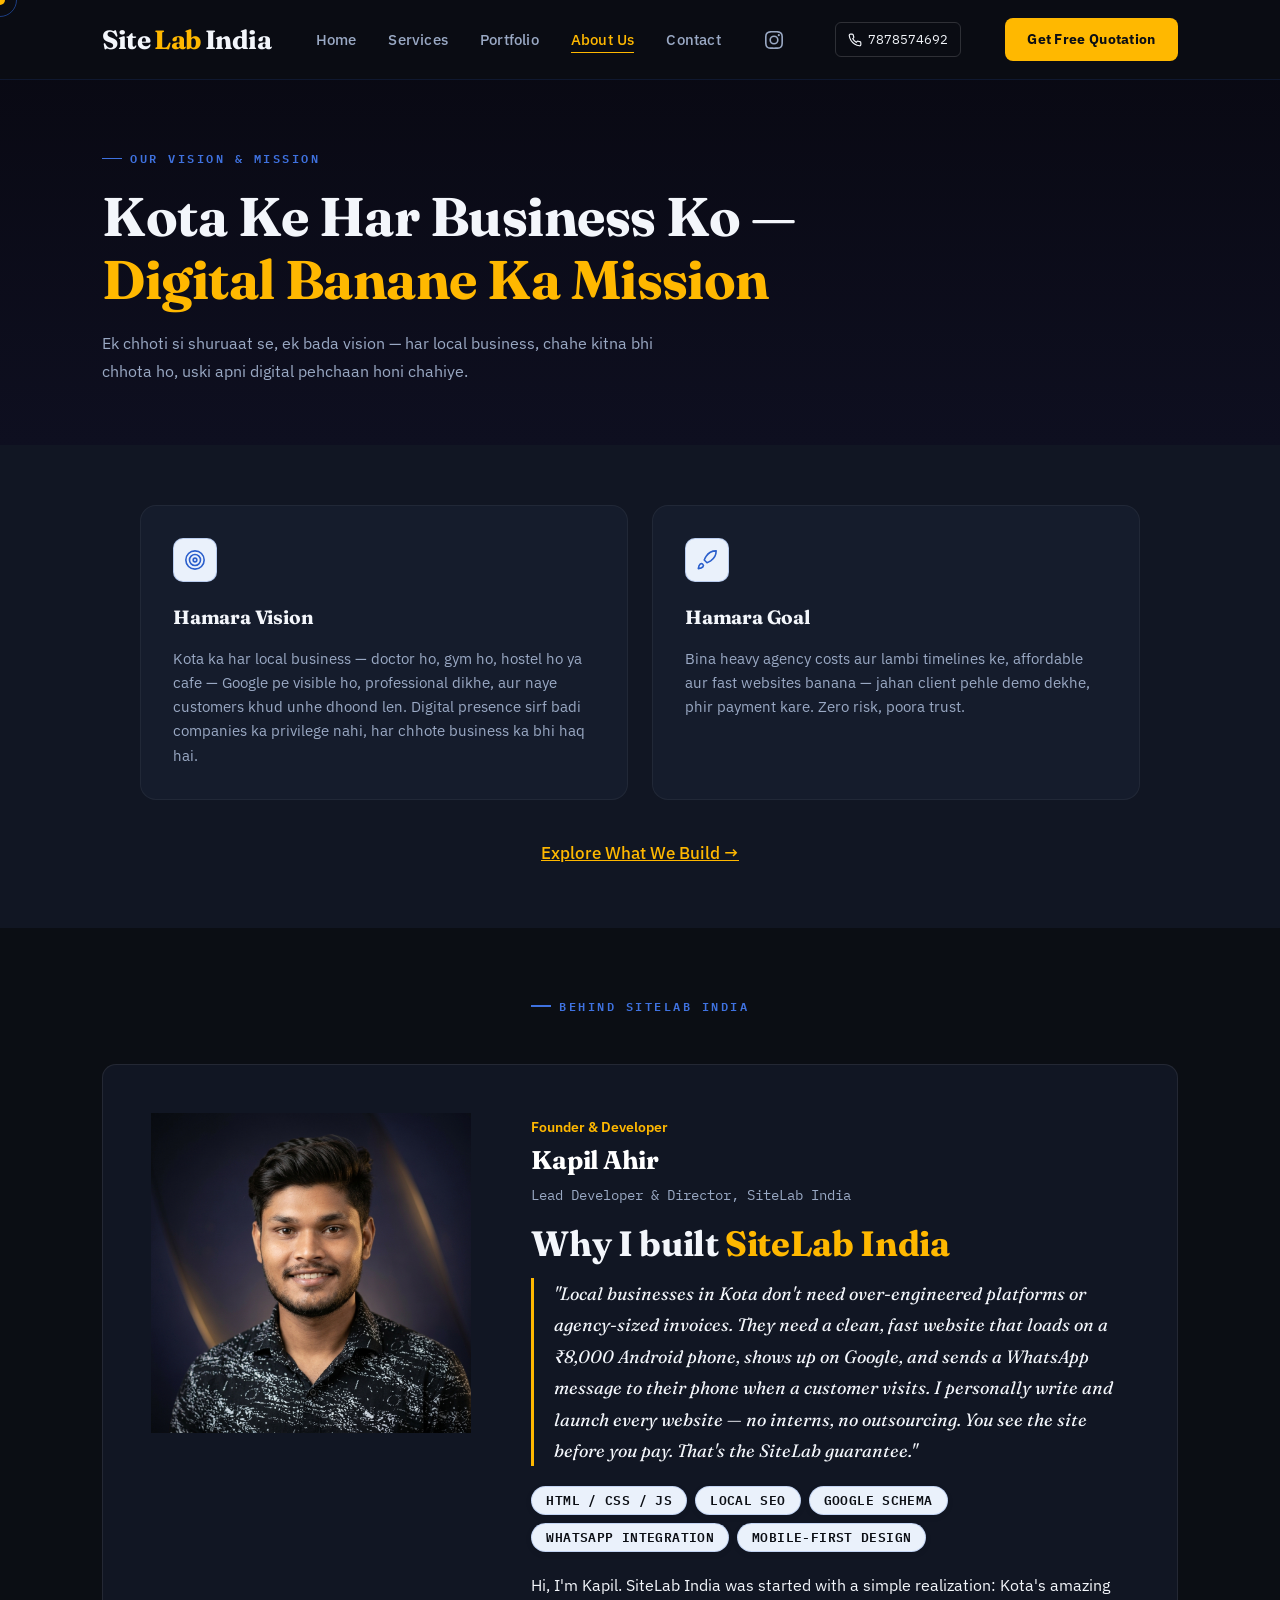
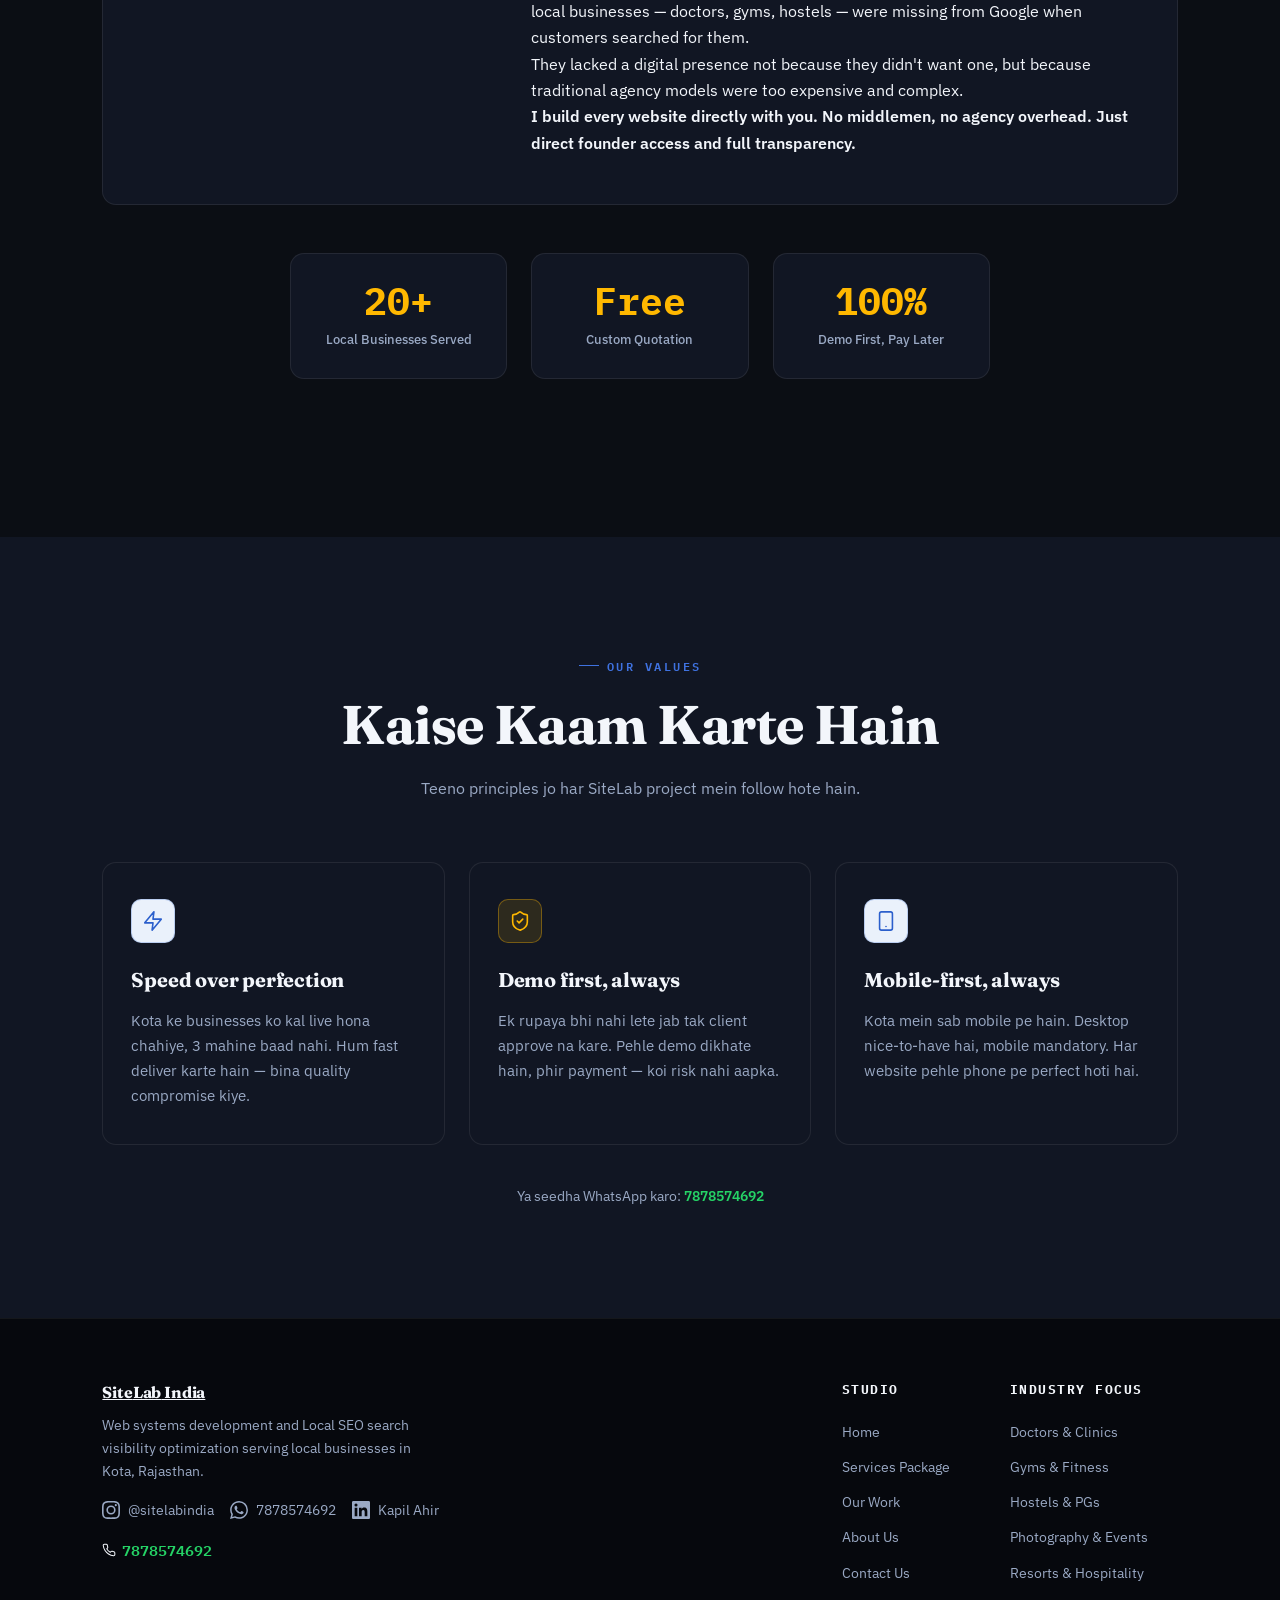
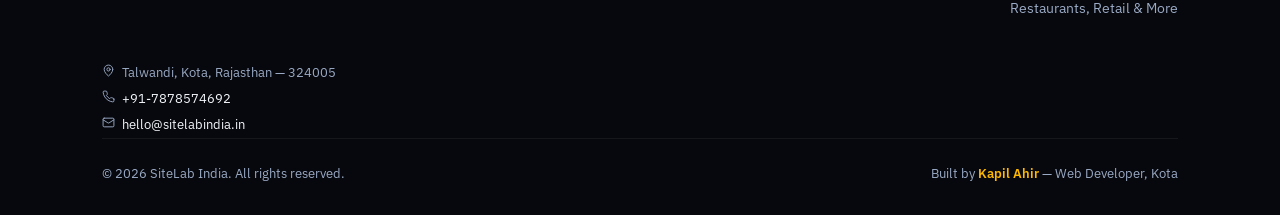
==== commit 3b629332: "cssnpk: Full design system upgrade — Blueprint Studio direction" ====
--- a/about/index.html
+++ b/about/index.html
@@ -18,7 +18,7 @@
 
   <link rel="preconnect" href="https://fonts.googleapis.com">
   <link rel="preconnect" href="https://fonts.gstatic.com" crossorigin>
-  <link href="https://fonts.googleapis.com/css2?family=Bebas+Neue&family=Outfit:wght@300;400;500;600;700&family=Space+Mono:wght@400;700&display=swap" rel="stylesheet">
+  <link href="https://fonts.googleapis.com/css2?family=Fraunces:ital,wght@0,400;0,600;0,700;1,500&family=IBM+Plex+Sans:wght@400;500;600;700&family=IBM+Plex+Mono:wght@400;500&display=swap" rel="stylesheet">
   <link rel="stylesheet" href="../style.css">
   <link rel="canonical" href="https://sitelabindia.in/about/">
 </head>
@@ -70,13 +70,13 @@
   <section style="background: var(--bg2); padding: 60px 20px;">
     <div style="display: grid; grid-template-columns: repeat(auto-fit, minmax(280px, 1fr)); gap: 24px; max-width: 1000px; margin: 0 auto;">
       <div class="service-card" style="background: var(--bg3); padding: 32px; border-radius: 16px; border: 1px solid rgba(255,255,255,0.05);">
-        <div style="font-size: 2rem; margin-bottom: 16px;">🎯</div>
-        <h3 style="color: var(--white); font-size: 1.2rem; margin-bottom: 12px; font-family: 'Outfit', sans-serif;">Hamara Vision</h3>
+        <div class="icon-box"><svg width="22" height="22" viewBox="0 0 24 24" fill="none" stroke="currentColor" stroke-width="1.75" stroke-linecap="round" stroke-linejoin="round" aria-hidden="true"><circle cx="12" cy="12" r="10"/><circle cx="12" cy="12" r="6"/><circle cx="12" cy="12" r="2"/></svg></div>
+        <h3 style="color: var(--white); font-size: 1.2rem; margin-bottom: 12px; font-family: var(--font-display);">Hamara Vision</h3>
         <p style="color: var(--muted); line-height: 1.6; font-size: 0.95rem;">Kota ka har local business — doctor ho, gym ho, hostel ho ya cafe — Google pe visible ho, professional dikhe, aur naye customers khud unhe dhoond len. Digital presence sirf badi companies ka privilege nahi, har chhote business ka bhi haq hai.</p>
       </div>
       <div class="service-card" style="background: var(--bg3); padding: 32px; border-radius: 16px; border: 1px solid rgba(255,255,255,0.05);">
-        <div style="font-size: 2rem; margin-bottom: 16px;">🚀</div>
-        <h3 style="color: var(--white); font-size: 1.2rem; margin-bottom: 12px; font-family: 'Outfit', sans-serif;">Hamara Goal</h3>
+        <div class="icon-box"><svg width="22" height="22" viewBox="0 0 24 24" fill="none" stroke="currentColor" stroke-width="1.75" stroke-linecap="round" stroke-linejoin="round" aria-hidden="true"><path d="M4.5 16.5c-1.5 1.26-2 5-2 5s3.74-.5 5-2c.71-.84.7-2.13-.09-2.91a2.18 2.18 0 0 0-2.91-.09z"/><path d="m12 15-3-3a22 22 0 0 1 2-3.95A12.88 12.88 0 0 1 22 2c0 2.72-.78 7.5-6 11a22.35 22.35 0 0 1-4 2z"/></svg></div>
+        <h3 style="color: var(--white); font-size: 1.2rem; margin-bottom: 12px; font-family: var(--font-display);">Hamara Goal</h3>
         <p style="color: var(--muted); line-height: 1.6; font-size: 0.95rem;">Bina heavy agency costs aur lambi timelines ke, affordable aur fast websites banana — jahan client pehle demo dekhe, phir payment kare. Zero risk, poora trust.</p>
       </div>
     </div>
@@ -97,9 +97,9 @@
       <div class="founder-info">
         <span class="founder-title">Founder &amp; Developer</span>
         <h3 style="color: #FFFFFF; font-size: 1.6rem; font-weight: 700; margin-bottom: 4px;">Kapil Ahir</h3>
-        <span style="font-size: 0.85rem; color: var(--muted); display: block; margin-top: -2px; margin-bottom: 16px;">Lead Developer &amp; Director, SiteLab India</span>
-
-        <h2 class="founder-heading" style="color: #FFFFFF; font-family: 'Outfit', sans-serif; font-size: clamp(20px, 3vw, 26px); font-weight: 700; margin-bottom: 12px;">Why I built <span style="color: var(--gold);">SiteLab India</span></h2>
+        <span style="font-size: 0.85rem; color: var(--muted); display: block; margin-top: -2px; margin-bottom: 16px; font-family: var(--font-mono);">Lead Developer &amp; Director, SiteLab India</span>
+
+        <h2 class="founder-heading" style="color: #FFFFFF; font-family: var(--font-display); font-size: clamp(20px, 3vw, 26px); font-weight: 700; margin-bottom: 12px;">Why I built <span style="color: var(--gold);">SiteLab India</span></h2>
 
         <blockquote class="founder-quote" style="margin-bottom: 20px;">
           "Local businesses in Kota don't need over-engineered platforms or agency-sized invoices.
@@ -110,11 +110,11 @@
         </blockquote>
 
         <div class="founder-skills" style="margin-bottom: 20px;">
-          <span class="badge-pill">HTML / CSS / JS</span>
-          <span class="badge-pill">Local SEO</span>
-          <span class="badge-pill">Google Schema</span>
-          <span class="badge-pill">WhatsApp Integration</span>
-          <span class="badge-pill">Mobile-First Design</span>
+          <span class="badge">HTML / CSS / JS</span>
+          <span class="badge">Local SEO</span>
+          <span class="badge">Google Schema</span>
+          <span class="badge">WhatsApp Integration</span>
+          <span class="badge">Mobile-First Design</span>
         </div>
 
         <p class="founder-bio">
@@ -158,21 +158,27 @@
       
       <!-- VALUE 1 -->
       <div class="service-card reveal visible">
-        <div class="service-icon">⚡</div>
+        <div class="icon-box">
+          <svg width="22" height="22" viewBox="0 0 24 24" fill="none" stroke="currentColor" stroke-width="1.75" stroke-linecap="round" stroke-linejoin="round" aria-hidden="true"><polygon points="13 2 3 14 12 14 11 22 21 10 12 10 13 2"/></svg>
+        </div>
         <h3>Speed over perfection</h3>
         <p>Kota ke businesses ko kal live hona chahiye, 3 mahine baad nahi. Hum fast deliver karte hain — bina quality compromise kiye.</p>
       </div>
 
       <!-- VALUE 2 -->
       <div class="service-card reveal visible">
-        <div class="service-icon">🔒</div>
+        <div class="icon-box icon-box--gold">
+          <svg width="22" height="22" viewBox="0 0 24 24" fill="none" stroke="var(--gold)" stroke-width="1.75" stroke-linecap="round" stroke-linejoin="round" aria-hidden="true"><path d="M20 13c0 5-3.5 7.5-7.66 8.95a1 1 0 0 1-.67-.01C7.5 20.5 4 18 4 13V6a1 1 0 0 1 1-1c2 0 4.5-1.2 6.24-2.72a1.17 1.17 0 0 1 1.52 0C14.51 3.81 17 5 19 5a1 1 0 0 1 1 1z"/><path d="m9 12 2 2 4-4"/></svg>
+        </div>
         <h3>Demo first, always</h3>
         <p>Ek rupaya bhi nahi lete jab tak client approve na kare. Pehle demo dikhate hain, phir payment — koi risk nahi aapka.</p>
       </div>
 
       <!-- VALUE 3 -->
       <div class="service-card reveal visible">
-        <div class="service-icon">📱</div>
+        <div class="icon-box">
+          <svg width="22" height="22" viewBox="0 0 24 24" fill="none" stroke="currentColor" stroke-width="1.75" stroke-linecap="round" stroke-linejoin="round" aria-hidden="true"><rect width="14" height="20" x="5" y="2" rx="2" ry="2"/><path d="M12 18h.01"/></svg>
+        </div>
         <h3>Mobile-first, always</h3>
         <p>Kota mein sab mobile pe hain. Desktop nice-to-have hai, mobile mandatory. Har website pehle phone pe perfect hoti hai.</p>
       </div>
@@ -195,7 +201,10 @@
           <a href="https://wa.me/917878574692" target="_blank"><svg xmlns="http://www.w3.org/2000/svg" viewBox="0 0 24 24"><path d="M17.472 14.382c-.297-.149-1.758-.867-2.03-.967-.273-.099-.471-.148-.67.15-.197.297-.767.966-.94 1.164-.173.199-.347.223-.644.075-.297-.15-1.255-.463-2.39-1.475-.883-.788-1.48-1.761-1.653-2.059-.173-.297-.018-.458.13-.606.134-.133.298-.347.446-.52.149-.174.198-.298.298-.497.099-.198.05-.371-.025-.52-.075-.149-.669-1.612-.916-2.207-.242-.579-.487-.5-.669-.51-.173-.008-.371-.01-.57-.01-.198 0-.52.074-.792.372-.272.297-1.04 1.016-1.04 2.479 0 1.462 1.065 2.875 1.213 3.074.149.198 2.096 3.2 5.077 4.487.709.306 1.262.489 1.694.625.712.227 1.36.195 1.871.118.571-.085 1.758-.719 2.006-1.413.248-.694.248-1.289.173-1.413-.074-.124-.272-.198-.57-.347m-5.421 7.403h-.004a9.87 9.87 0 01-5.031-1.378l-.361-.214-3.741.982.998-3.648-.235-.374a9.86 9.86 0 01-1.51-5.26c.001-5.45 4.436-9.884 9.888-9.884 2.64 0 5.122 1.03 6.988 2.898a9.825 9.825 0 012.893 6.994c-.003 5.45-4.437 9.884-9.885 9.884m8.413-18.297A11.815 11.815 0 0012.05 0C5.495 0 .16 5.335.157 11.892c0 2.096.547 4.142 1.588 5.945L.057 24l6.305-1.654a11.882 11.882 0 005.683 1.448h.005c6.554 0 11.89-5.335 11.893-11.893a11.821 11.821 0 00-3.48-8.413z"/></svg> 7878574692</a>
           <a href="https://www.linkedin.com/in/kapil-ahir-277988232" target="_blank"><svg xmlns="http://www.w3.org/2000/svg" viewBox="0 0 24 24"><path d="M20.447 20.452h-3.554v-5.569c0-1.328-.027-3.037-1.852-3.037-1.853 0-2.136 1.445-2.136 2.939v5.667H9.351V9h3.414v1.561h.046c.477-.9 1.637-1.85 3.37-1.85 3.601 0 4.267 2.37 4.267 5.455v6.286zM5.337 7.433a2.062 2.062 0 01-2.063-2.065 2.064 2.064 0 112.063 2.065zm1.782 13.019H3.555V9h3.564v11.452zM22.225 0H1.771C.792 0 0 .774 0 1.729v20.542C0 23.227.792 24 1.771 24h20.451C23.2 24 24 23.227 24 22.271V1.729C24 .774 23.2 0 22.222 0h.003z"/></svg> Kapil Ahir</a>
         </div>
-        <div class="footer-whatsapp-prominent">📞 <a href="https://wa.me/917878574692">7878574692</a></div>
+        <div class="footer-whatsapp-prominent">
+          <svg width="14" height="14" viewBox="0 0 24 24" fill="none" stroke="currentColor" stroke-width="1.75" stroke-linecap="round" stroke-linejoin="round" aria-hidden="true"><path d="M22 16.92v3a2 2 0 0 1-2.18 2 19.79 19.79 0 0 1-8.63-3.07 19.5 19.5 0 0 1-6-6 19.79 19.79 0 0 1-3.07-8.67A2 2 0 0 1 4.11 2h3a2 2 0 0 1 2 1.72 12.84 12.84 0 0 0 .7 2.81 2 2 0 0 1-.45 2.11L8.09 9.91a16 16 0 0 0 6 6l1.27-1.27a2 2 0 0 1 2.11-.45 12.84 12.84 0 0 0 2.81.7A2 2 0 0 1 22 16.92z"/></svg>
+          <a href="https://wa.me/917878574692">7878574692</a>
+        </div>
       </div>
       <div class="footer-links-group">
         <div class="footer-links">
@@ -218,9 +227,9 @@
       </div>
     </div>
     <div class="footer-nap">
-      <p>📍 Talwandi, Kota, Rajasthan — 324005</p>
-      <p>📞 <a href="tel:+917878574692">+91-7878574692</a></p>
-      <p>✉ <a href="mailto:hello@sitelabindia.in">hello@sitelabindia.in</a></p>
+      <p><svg width="13" height="13" viewBox="0 0 24 24" fill="none" stroke="currentColor" stroke-width="1.75" stroke-linecap="round" stroke-linejoin="round" aria-hidden="true" style="margin-right:4px;"><path d="M20 10c0 4.993-5.539 10.193-7.399 11.799a1 1 0 0 1-1.202 0C9.539 20.193 4 14.993 4 10a8 8 0 0 1 16 0"/><circle cx="12" cy="10" r="3"/></svg> Talwandi, Kota, Rajasthan — 324005</p>
+      <p><svg width="13" height="13" viewBox="0 0 24 24" fill="none" stroke="currentColor" stroke-width="1.75" stroke-linecap="round" stroke-linejoin="round" aria-hidden="true" style="margin-right:4px;"><path d="M22 16.92v3a2 2 0 0 1-2.18 2 19.79 19.79 0 0 1-8.63-3.07 19.5 19.5 0 0 1-6-6 19.79 19.79 0 0 1-3.07-8.67A2 2 0 0 1 4.11 2h3a2 2 0 0 1 2 1.72 12.84 12.84 0 0 0 .7 2.81 2 2 0 0 1-.45 2.11L8.09 9.91a16 16 0 0 0 6 6l1.27-1.27a2 2 0 0 1 2.11-.45 12.84 12.84 0 0 0 2.81.7A2 2 0 0 1 22 16.92z"/></svg> <a href="tel:+917878574692">+91-7878574692</a></p>
+      <p><svg width="13" height="13" viewBox="0 0 24 24" fill="none" stroke="currentColor" stroke-width="1.75" stroke-linecap="round" stroke-linejoin="round" aria-hidden="true" style="margin-right:4px;"><rect width="20" height="16" x="2" y="4" rx="2"/><path d="m22 7-8.97 5.7a1.94 1.94 0 0 1-2.06 0L2 7"/></svg> <a href="mailto:hello@sitelabindia.in">hello@sitelabindia.in</a></p>
     </div>
     <div class="footer-bottom">
       <p class="footer-copy">© 2026 SiteLab India. All rights reserved.</p>
--- a/style.css
+++ b/style.css
@@ -1,23 +1,41 @@
-/* GLOBAL BRAND VARIABLES */
+/* ============================================
+   SITELAB INDIA — DESIGN SYSTEM: BLUEPRINT STUDIO
+   Update Name: cssnpk
+   ============================================ */
+
+/* 1. DESIGN TOKENS */
 :root {
+  --ink: #0B0E14;
+  --ink-soft: #111623;
+  --blueprint: #2B5FCC;
+  --blueprint-soft: #3F72E0;
+  --paper: #EAF1FB;
   --gold: #FFB800;
+  --whatsapp: #25D366;
+  --text-on-dark: #F3F6FB;
+  --text-on-dark-muted: #9AA9C4;
+  --text-on-light: #0B0E14;
+  --font-display: 'Fraunces', Georgia, serif;
+  --font-body: 'IBM Plex Sans', -apple-system, BlinkMacSystemFont, 'Segoe UI', Roboto, sans-serif;
+  --font-mono: 'IBM Plex Mono', 'SFMono-Regular', Consolas, Menlo, monospace;
+
+  /* Aliases and helper design tokens */
+  --bg: var(--ink);
+  --bg2: var(--ink-soft);
+  --bg3: #151C2C;
+  --card: rgba(255, 255, 255, 0.03);
+  --card-border: rgba(43, 95, 204, 0.18);
+  --white: var(--text-on-dark);
+  --muted: var(--text-on-dark-muted);
+  --green: var(--whatsapp);
+  --green-glow: rgba(37, 211, 102, 0.2);
   --gold-dim: #cc9200;
   --gold-glow: rgba(255, 184, 0, 0.18);
-  --violet: #8B5CF6;
-  --violet-glow: rgba(139, 92, 246, 0.15);
-  --bg: #080811;
-  --bg2: #0E0F20;
-  --bg3: #151730;
-  --card: rgba(255, 255, 255, 0.03);
-  --card-border: rgba(255, 184, 0, 0.1);
-  --white: #F3F4F6;
-  --muted: #9CA3AF;
-  --green: #25D366;
-  --green-glow: rgba(37, 211, 102, 0.2);
-  --radius: 16px;
-}
-
-/* RESET & CORE BASE */
+  --blueprint-glow: rgba(43, 95, 204, 0.2);
+  --radius: 14px;
+}
+
+/* 2. RESET & CORE BASE */
 *, *::before, *::after {
   margin: 0;
   padding: 0;
@@ -26,41 +44,95 @@
 
 html {
   scroll-behavior: smooth;
+  font-size: 16px;
 }
 
 body {
-  background: var(--bg);
-  color: var(--white);
-  font-family: 'Outfit', sans-serif;
+  background: var(--ink);
+  color: var(--text-on-dark);
+  font-family: var(--font-body);
   overflow-x: hidden;
-  line-height: 1.6;
-}
-
-/* CUSTOM CURSOR SYSTEM */
+  line-height: 1.65;
+  -webkit-font-smoothing: antialiased;
+  -moz-osx-font-smoothing: grayscale;
+}
+
+/* ACCESSIBILITY FOCUS VISIBLE */
+:focus-visible {
+  outline: 2px solid var(--blueprint) !important;
+  outline-offset: 2px !important;
+}
+
+/* TYPOGRAPHY RULES */
+h1, h2, h3, h4, h5, h6,
+.section-title,
+.nav-logo,
+.footer-logo {
+  font-family: var(--font-display);
+  font-weight: 700;
+  color: var(--text-on-dark);
+  letter-spacing: -0.01em;
+}
+
+p, li, input, textarea, select, button,
+.section-sub,
+.testimonial-text {
+  font-family: var(--font-body);
+}
+
+/* MONOSPACE LABELS & EYEBROWS */
+.section-tag,
+.section-eyebrow,
+.hero-badge,
+.founder-eyebrow,
+.demo-category,
+.popular-ribbon,
+.sp-num,
+.sp-label,
+.audit-step-badge,
+.badge,
+.badge-pill,
+.plan-badge,
+.skill-tag,
+.demo-tag,
+.verified-stamp,
+.plan-currency,
+.plan-amount,
+.pricing-price,
+.stat-num,
+.stat-number,
+.nav-phone-link,
+.footer-nap,
+.footer-whatsapp-prominent {
+  font-family: var(--font-mono);
+}
+
+/* 3. CUSTOM CURSOR SYSTEM */
 @media (hover: hover) {
   body {
     cursor: none;
   }
   .cursor {
-    width: 12px; height: 12px;
+    width: 10px; height: 10px;
     background: var(--gold);
     border-radius: 50%;
     position: fixed; top: 0; left: 0;
     pointer-events: none; z-index: 9999;
     transform: translate(-50%,-50%);
-    transition: transform 0.1s, width 0.2s, height 0.2s, background 0.2s;
+    transition: transform 0.08s ease, width 0.2s, height 0.2s, background 0.2s;
   }
   .cursor-ring {
-    width: 36px; height: 36px;
-    border: 1.5px solid rgba(255,184,0,0.5);
+    width: 34px; height: 34px;
+    border: 1.5px solid rgba(43, 95, 204, 0.6);
     border-radius: 50%;
     position: fixed; top: 0; left: 0;
     pointer-events: none; z-index: 9998;
     transform: translate(-50%,-50%);
-    transition: transform 0.18s ease, width 0.25s, height 0.25s;
+    transition: transform 0.16s ease, width 0.25s, height 0.25s, border-color 0.25s;
   }
   body:hover .cursor { opacity: 1; }
-  a:hover ~ .cursor, button:hover ~ .cursor { width: 20px; height: 20px; }
+  a:hover ~ .cursor, button:hover ~ .cursor { width: 18px; height: 18px; background: var(--blueprint-soft); }
+  a:hover ~ .cursor-ring, button:hover ~ .cursor-ring { border-color: var(--gold); }
 }
 @media (hover: none) {
   .cursor, .cursor-ring {
@@ -70,48 +142,49 @@
 
 /* SCROLLBAR */
 ::-webkit-scrollbar {
-  width: 5px;
+  width: 6px;
 }
 ::-webkit-scrollbar-track {
-  background: var(--bg);
+  background: var(--ink);
 }
 ::-webkit-scrollbar-thumb {
-  background: linear-gradient(var(--gold), var(--violet));
+  background: linear-gradient(var(--blueprint), var(--blueprint-soft));
   border-radius: 10px;
 }
 
-/* NAVIGATION HEADER */
+/* 4. NAVIGATION HEADER */
 nav {
   position: fixed; top: 0; width: 100%; z-index: 100;
   padding: 0 8%;
   display: flex; align-items: center; justify-content: space-between;
   height: 80px;
-  background: rgba(8, 8, 17, 0.8);
+  background: rgba(11, 14, 20, 0.85);
   backdrop-filter: blur(20px);
-  border-bottom: 1px solid rgba(255, 184, 0, 0.08);
-  transition: all 0.3s;
+  border-bottom: 1px solid rgba(43, 95, 204, 0.15);
+  transition: all 0.3s ease;
 }
 nav.scrolled {
   height: 65px;
-  background: rgba(8, 8, 17, 0.96);
-  border-bottom: 1px solid rgba(139, 92, 246, 0.15);
+  background: rgba(11, 14, 20, 0.98);
+  border-bottom: 1px solid rgba(43, 95, 204, 0.3);
 }
 .nav-logo {
-  font-family: 'Bebas Neue', sans-serif;
-  font-size: 1.8rem;
-  letter-spacing: 2px;
-  color: var(--white);
+  font-family: var(--font-display);
+  font-size: 1.65rem;
+  letter-spacing: -0.5px;
+  color: var(--text-on-dark);
   text-decoration: none;
   display: flex; align-items: center; gap: 4px;
 }
 .nav-logo span { color: var(--gold); }
+
 .nav-links {
   display: flex; gap: 32px; list-style: none;
 }
 .nav-links a {
-  text-decoration: none; color: var(--muted);
-  font-size: 0.9rem; font-weight: 500;
-  letter-spacing: 0.5px;
+  text-decoration: none; color: var(--text-on-dark-muted);
+  font-size: 0.92rem; font-weight: 500;
+  letter-spacing: 0.2px;
   transition: color 0.2s;
   position: relative;
 }
@@ -122,95 +195,235 @@
   background: var(--gold);
   transition: width 0.3s;
 }
-.nav-links a:hover { color: var(--white); }
+.nav-links a:hover { color: var(--text-on-dark); }
 .nav-links a.active { color: var(--gold); }
 .nav-links a.active::after { width: 100%; }
 .nav-links a:hover::after { width: 100%; }
+
 .nav-cta {
-  background: linear-gradient(135deg, var(--gold) 0%, var(--gold-dim) 100%);
-  color: #000;
-  padding: 10px 24px; border-radius: 8px;
-  font-weight: 700; font-size: 0.85rem;
-  text-decoration: none; letter-spacing: 0.5px;
+  background: var(--gold);
+  color: #0B0E14;
+  padding: 10px 22px; border-radius: 8px;
+  font-weight: 700; font-size: 0.86rem;
+  text-decoration: none; letter-spacing: 0.3px;
   transition: transform 0.2s, box-shadow 0.2s;
 }
 .nav-cta:hover {
   transform: translateY(-2px);
   box-shadow: 0 6px 20px var(--gold-glow);
 }
+
 .hamburger {
   display: none; flex-direction: column; gap: 5px; cursor: pointer;
 }
 .hamburger span {
-  width: 24px; height: 2px; background: var(--white); border-radius: 2px; transition: 0.3s;
+  width: 24px; height: 2px; background: var(--text-on-dark); border-radius: 2px; transition: 0.3s;
 }
 
 /* MOBILE NAV MENU */
 .mobile-menu {
   position: fixed; inset: 0; z-index: 120;
-  background: rgba(8, 8, 17, 0.98); backdrop-filter: blur(25px);
+  background: rgba(11, 14, 20, 0.98); backdrop-filter: blur(25px);
   display: flex; flex-direction: column;
   align-items: center; justify-content: center; gap: 28px;
   transform: translateX(100%); transition: transform 0.4s cubic-bezier(0.16, 1, 0.3, 1);
 }
 .mobile-menu.open { transform: translateX(0); }
 .mobile-menu a {
-  font-family: 'Bebas Neue', sans-serif;
-  font-size: 2.2rem; letter-spacing: 2px;
-  color: var(--white); text-decoration: none;
+  font-family: var(--font-display);
+  font-size: 2rem; letter-spacing: -0.5px;
+  color: var(--text-on-dark); text-decoration: none;
   transition: color 0.2s;
 }
 .mobile-menu a:hover, .mobile-menu a.active { color: var(--gold); }
 .mobile-close {
   position: absolute; top: 24px; right: 8%;
-  font-size: 1.8rem; cursor: pointer; background: none; border: none; color: var(--white);
-}
-
-/* SECTION UTILITIES */
+  font-size: 1.8rem; cursor: pointer; background: none; border: none; color: var(--text-on-dark);
+}
+
+/* 5. HERO & BLUEPRINT GRID TEXTURE */
+.hero,
+.hero-blueprint-grid,
+.hero-section {
+  position: relative;
+  background-color: var(--ink);
+  background-image: 
+    linear-gradient(to right, rgba(43, 95, 204, 0.08) 1px, transparent 1px),
+    linear-gradient(to bottom, rgba(43, 95, 204, 0.08) 1px, transparent 1px);
+  background-size: 40px 40px;
+}
+
+/* 6. CONSOLIDATED BADGE / PILL SYSTEM */
+.badge,
+.badge-pill,
+.plan-badge,
+.pricing-badge,
+.skill-tag {
+  display: inline-flex;
+  align-items: center;
+  gap: 8px;
+  background: var(--paper) !important;
+  color: var(--text-on-light) !important;
+  font-family: var(--font-mono) !important;
+  font-size: 0.8rem !important;
+  font-weight: 600 !important;
+  letter-spacing: 0.03em;
+  padding: 5px 14px;
+  border-radius: 999px;
+  border: 1px solid rgba(43, 95, 204, 0.2);
+  box-shadow: 0 2px 6px rgba(0, 0, 0, 0.08);
+  width: fit-content;
+  line-height: 1.3;
+  text-transform: uppercase;
+  text-decoration: none;
+}
+.badge svg,
+.badge-pill svg,
+.skill-tag svg {
+  width: 14px;
+  height: 14px;
+  stroke: var(--blueprint);
+  flex-shrink: 0;
+}
+
+/* 7. CONSOLIDATED CARD SYSTEM */
+.card,
+.service-card,
+.pricing-card,
+.demo-card,
+.testimonial-card,
+.founder-card,
+.plan-card,
+.step-card {
+  background: var(--ink-soft);
+  border: 1px solid rgba(255, 255, 255, 0.08);
+  border-radius: var(--radius);
+  transition: transform 0.2s ease, border-color 0.2s ease, box-shadow 0.2s ease;
+  position: relative;
+  overflow: hidden;
+}
+
+.card:hover,
+.service-card:hover,
+.pricing-card:hover,
+.demo-card:hover,
+.testimonial-card:hover,
+.plan-card:hover {
+  transform: translateY(-4px);
+  border-color: var(--blueprint);
+  box-shadow: 0 16px 36px rgba(0, 0, 0, 0.45);
+}
+
+/* 8. ICON CONTAINER SYSTEM */
+.icon-box,
+.service-icon,
+.feature-icon-wrap {
+  width: 44px;
+  height: 44px;
+  border-radius: 10px;
+  background: var(--paper);
+  border: 1px solid rgba(43, 95, 204, 0.25);
+  color: var(--blueprint);
+  display: inline-flex;
+  align-items: center;
+  justify-content: center;
+  flex-shrink: 0;
+  transition: transform 0.2s ease, border-color 0.2s ease;
+  margin-bottom: 20px;
+}
+.icon-box svg,
+.service-icon svg,
+.feature-icon-wrap svg {
+  width: 22px;
+  height: 22px;
+  stroke: currentColor;
+  stroke-width: 1.75;
+  fill: none;
+  stroke-linecap: round;
+  stroke-linejoin: round;
+}
+.card:hover .icon-box,
+.service-card:hover .service-icon,
+.service-card:hover .feature-icon-wrap {
+  transform: scale(1.05);
+  border-color: var(--blueprint);
+}
+.icon-box--gold {
+  color: var(--gold);
+  border-color: rgba(255, 184, 0, 0.35);
+  background: rgba(255, 184, 0, 0.12);
+}
+
+/* 9. SIGNATURE VERIFIED STAMP BADGE */
+.verified-stamp {
+  display: inline-flex;
+  align-items: center;
+  gap: 4px;
+  border: 2px solid var(--gold);
+  color: var(--gold);
+  border-radius: 4px;
+  padding: 2px 8px;
+  font-family: var(--font-mono);
+  font-size: 0.72rem;
+  font-weight: 700;
+  letter-spacing: 1px;
+  text-transform: uppercase;
+  transform: rotate(-6deg);
+  box-shadow: 0 0 10px rgba(255, 184, 0, 0.15);
+  user-select: none;
+  margin-left: 10px;
+  vertical-align: middle;
+}
+
+/* 10. SECTION UTILITIES */
 section {
-  padding: 120px 8%;
-}
-.section-tag {
+  padding: 110px 8%;
+  position: relative;
+}
+.section-tag,
+.section-eyebrow {
   display: inline-flex; align-items: center; gap: 8px;
-  font-size: 0.75rem; font-weight: 700;
-  letter-spacing: 3px; text-transform: uppercase;
-  color: var(--gold); margin-bottom: 20px;
-}
-.section-tag::before {
-  content: ''; width: 24px; height: 1.5px; background: var(--gold);
+  font-size: 0.76rem; font-weight: 600;
+  letter-spacing: 2.5px; text-transform: uppercase;
+  color: var(--blueprint-soft); margin-bottom: 18px;
+}
+.section-tag::before,
+.section-eyebrow::before {
+  content: ''; width: 20px; height: 1.5px; background: var(--blueprint-soft);
 }
 .section-title {
-  font-family: 'Bebas Neue', sans-serif;
-  font-size: clamp(2.6rem, 5.5vw, 4.2rem);
-  line-height: 1; letter-spacing: 1px;
-  margin-bottom: 20px;
-}
-.section-sub {
-  color: var(--muted); font-size: 1.05rem; line-height: 1.7; max-width: 550px;
-}
-.reveal {
-  opacity: 1; transform: none; transition: opacity 0.6s ease, transform 0.6s ease;
-}
-.reveal.visible {
-  opacity: 1; transform: none;
-}
-
-/* BUTTONS */
+  font-size: clamp(2.2rem, 4.5vw, 3.4rem);
+  line-height: 1.15;
+  margin-bottom: 18px;
+}
+.section-sub,
+.section-subtitle {
+  color: var(--text-on-dark-muted); font-size: 1.02rem; line-height: 1.7; max-width: 580px;
+}
+
+/* BASE VISIBILITY FOR REVEAL ANIMATIONS */
+.reveal, .reveal.visible {
+  opacity: 1;
+  transform: none;
+}
+
+/* 11. BUTTONS */
 .btn-primary {
-  background: var(--gold); color: #000;
-  padding: 15px 32px; border-radius: 10px;
+  background: var(--gold); color: #0B0E14;
+  padding: 14px 30px; border-radius: 10px;
   font-weight: 700; font-size: 0.95rem;
-  text-decoration: none; letter-spacing: 0.5px;
+  text-decoration: none; letter-spacing: 0.3px;
   display: inline-flex; align-items: center; gap: 8px;
   transition: transform 0.2s, box-shadow 0.2s;
+  border: none; cursor: pointer;
 }
 .btn-primary:hover {
-  transform: translateY(-3px);
+  transform: translateY(-2px);
   box-shadow: 0 10px 25px var(--gold-glow);
 }
 .btn-secondary {
-  background: transparent; color: var(--white);
-  padding: 15px 32px; border-radius: 10px;
+  background: transparent; color: var(--text-on-dark);
+  padding: 14px 30px; border-radius: 10px;
   font-weight: 600; font-size: 0.95rem;
   text-decoration: none;
   border: 1.5px solid rgba(255, 255, 255, 0.15);
@@ -218,14 +431,14 @@
   transition: all 0.2s;
 }
 .btn-secondary:hover {
-  border-color: var(--gold);
-  transform: translateY(-3px);
-  background: rgba(255, 184, 0, 0.05);
+  border-color: var(--blueprint);
+  transform: translateY(-2px);
+  background: rgba(43, 95, 204, 0.08);
 }
 .btn-whatsapp {
-  background: var(--green); color: #fff;
-  padding: 16px 36px; border-radius: 10px;
-  font-weight: 700; font-size: 1rem;
+  background: var(--whatsapp); color: #fff;
+  padding: 15px 32px; border-radius: 10px;
+  font-weight: 700; font-size: 0.98rem;
   border: none; cursor: pointer; transition: 0.2s;
   display: inline-flex; align-items: center; gap: 10px;
   text-decoration: none; justify-content: center;
@@ -235,726 +448,463 @@
   transform: translateY(-2px);
 }
 
-/* TRUST BANNER ELEMENT */
+/* TRUST BANNER */
 .trust-banner {
-  background: linear-gradient(90deg, rgba(139, 92, 246, 0.08) 0%, rgba(255, 184, 0, 0.06) 100%);
-  border-top: 1px solid rgba(255, 255, 255, 0.04);
-  border-bottom: 1px solid rgba(255, 255, 255, 0.04);
-  padding: 30px 8%; display: flex; justify-content: space-around; flex-wrap: wrap; gap: 24px;
+  background: linear-gradient(90deg, rgba(43, 95, 204, 0.08) 0%, rgba(255, 184, 0, 0.05) 100%);
+  border-top: 1px solid rgba(255, 255, 255, 0.05);
+  border-bottom: 1px solid rgba(255, 255, 255, 0.05);
+  padding: 28px 8%; display: flex; justify-content: space-around; flex-wrap: wrap; gap: 24px;
 }
 .trust-item {
   display: flex; align-items: center; gap: 12px;
 }
 .trust-icon {
-  font-size: 1.6rem; color: var(--gold);
+  font-size: 1.4rem; color: var(--gold);
+  display: flex; align-items: center;
 }
 .trust-text h4 {
-  font-size: 0.95rem; font-weight: 700; color: var(--white);
+  font-size: 0.95rem; font-weight: 700; color: var(--text-on-dark);
 }
 .trust-text p {
-  font-size: 0.78rem; color: var(--muted);
-}
-
-/* CARDS COMMON */
+  font-size: 0.8rem; color: var(--text-on-dark-muted);
+}
+
+/* 12. SERVICE & PRICING CARDS */
 .service-card {
-  background: var(--card);
-  border: 1px solid var(--card-border);
-  border-radius: var(--radius);
-  padding: 40px 30px;
-  transition: transform 0.3s, border-color 0.3s, box-shadow 0.3s;
-  position: relative; overflow: hidden;
-}
-.service-card::before {
-  content: ''; position: absolute; top: 0; left: 0; right: 0; height: 2.5px;
-  background: linear-gradient(90deg, transparent, var(--violet), var(--gold), transparent);
-  opacity: 0; transition: opacity 0.3s;
-}
-.service-card:hover {
-  transform: translateY(-8px);
-  border-color: rgba(139, 92, 246, 0.25);
-  box-shadow: 0 20px 45px rgba(0,0,0,0.5);
-}
-.service-card:hover::before { opacity: 1; }
-.service-icon {
-  width: 56px; height: 56px;
-  background: var(--violet-glow); border: 1px solid rgba(139, 92, 246, 0.25);
+  padding: 36px 28px;
+}
+.service-card h3 { font-size: 1.25rem; font-weight: 700; margin-bottom: 12px; }
+.service-card p { color: var(--text-on-dark-muted); font-size: 0.92rem; line-height: 1.7; }
+
+.pricing-section {
+  padding: 90px 0;
+  background: var(--ink);
+}
+.pricing-grid {
+  display: grid;
+  grid-template-columns: repeat(auto-fit, minmax(280px, 1fr));
+  gap: 24px;
+  max-width: 1050px;
+  margin: 0 auto;
+  align-items: stretch;
+}
+.pricing-card-inner {
+  padding: 32px 28px;
+  display: flex;
+  flex-direction: column;
+  height: 100%;
+}
+.pricing-card--popular {
+  border: 2px solid var(--blueprint);
+}
+.popular-ribbon {
+  position: absolute;
+  top: 18px;
+  right: -28px;
+  background: var(--blueprint);
+  color: #fff;
+  font-size: 10px;
+  font-weight: 700;
+  letter-spacing: 0.08em;
+  text-transform: uppercase;
+  padding: 4px 32px;
+  transform: rotate(35deg);
+  width: 120px;
+  text-align: center;
+}
+.pricing-tagline,
+.plan-tagline {
+  color: var(--text-on-dark-muted) !important;
+  font-size: 0.92rem;
+  line-height: 1.65;
+}
+.pricing-card .pricing-price,
+.plan-price {
+  display: flex; align-items: baseline; gap: 4px;
+  font-size: 2.2rem;
+  font-weight: 800;
+  color: var(--text-on-dark);
+  margin: 10px 0;
+}
+.pricing-card .pricing-cta,
+.plan-cta {
+  background: var(--blueprint);
+  color: #fff;
+  padding: 12px 20px;
+  border-radius: 8px;
+  text-decoration: none;
+  font-weight: 700;
+  font-size: 0.92rem;
+  display: block;
+  text-align: center;
+  margin-top: 18px;
+  transition: background 0.2s ease, transform 0.2s ease;
+}
+.pricing-card .pricing-cta:hover,
+.plan-cta:hover {
+  background: var(--blueprint-soft);
+  transform: translateY(-2px);
+}
+.plan-cta--primary {
+  background: var(--gold);
+  color: #0B0E14;
+}
+.plan-cta--primary:hover {
+  background: var(--gold-dim);
+}
+
+/* ZERO RISK GUARANTEE STRIP */
+.pricing-guarantee {
+  display: flex;
+  align-items: center;
+  gap: 16px;
+  max-width: 720px;
+  margin: 40px auto 0;
+  background: var(--ink-soft);
+  border: 1.5px solid rgba(255, 184, 0, 0.3);
   border-radius: 12px;
-  display: flex; align-items: center; justify-content: center;
-  font-size: 1.5rem; margin-bottom: 24px;
-}
-.service-card h3 { font-size: 1.25rem; font-weight: 700; margin-bottom: 12px; }
-.service-card p { color: var(--muted); font-size: 0.92rem; line-height: 1.7; }
-
-/* PORTFOLIO GRID & CARDS */
+  padding: 20px 24px;
+}
+.guarantee-icon {
+  flex-shrink: 0;
+  color: var(--gold);
+  display: flex; align-items: center;
+}
+.pricing-guarantee p {
+  font-size: 0.92rem;
+  color: var(--text-on-dark-muted);
+  line-height: 1.6;
+  margin: 0;
+}
+.pricing-guarantee strong {
+  color: var(--text-on-dark);
+}
+
+/* 13. PORTFOLIO GRID & CARDS */
 .demos-grid {
   display: grid;
   grid-template-columns: repeat(auto-fit, minmax(320px, 1fr));
   gap: 28px;
 }
 .demo-card {
-  background: var(--bg2);
-  border: 1px solid rgba(255, 255, 255, 0.05);
-  border-radius: 18px; overflow: hidden;
-  transition: transform 0.35s, box-shadow 0.35s, border-color 0.35s;
   text-decoration: none; color: inherit; display: block;
-}
-.demo-card:hover {
-  transform: translateY(-8px) scale(1.005);
-  box-shadow: 0 30px 80px rgba(0, 0, 0, 0.6);
-  border-color: rgba(139, 92, 246, 0.3);
 }
 .demo-preview {
   height: 220px; position: relative; overflow: hidden;
 }
 .demo-preview img {
-  width: 100%; height: 100%; object-fit: cover; transition: transform 0.5s;
-}
-.demo-card:hover .demo-preview img { transform: scale(1.07); }
+  width: 100%; height: 100%; object-fit: cover; transition: transform 0.4s ease;
+}
+.demo-card:hover .demo-preview img { transform: scale(1.06); }
 .demo-overlay {
   position: absolute; inset: 0;
-  background: linear-gradient(to bottom, transparent 35%, rgba(8, 8, 17, 0.9) 100%);
+  background: linear-gradient(to bottom, transparent 40%, rgba(11, 14, 20, 0.92) 100%);
 }
 .demo-category {
   position: absolute; top: 16px; left: 16px;
-  background: rgba(8, 8, 17, 0.85); backdrop-filter: blur(10px);
-  border: 1.2px solid var(--gold);
-  padding: 4px 14px; border-radius: 100px;
-  font-size: 0.72rem; font-weight: 600; letter-spacing: 1px;
+  background: rgba(11, 14, 20, 0.88); backdrop-filter: blur(10px);
+  border: 1px solid rgba(255, 184, 0, 0.5);
+  padding: 4px 12px; border-radius: 100px;
+  font-size: 0.72rem; font-weight: 600; letter-spacing: 0.05em;
   text-transform: uppercase; color: var(--gold);
+  display: inline-flex; align-items: center; gap: 6px;
 }
 .demo-view-btn {
   position: absolute; top: 16px; right: 16px;
-  background: var(--gold); color: #000;
+  background: var(--gold); color: #0B0E14;
   padding: 6px 14px; border-radius: 6px;
+  font-family: var(--font-mono);
   font-size: 0.72rem; font-weight: 700;
-  opacity: 0; transform: translateY(-6px); transition: opacity 0.3s, transform 0.3s;
+  opacity: 0; transform: translateY(-4px); transition: opacity 0.25s, transform 0.25s;
 }
 .demo-card:hover .demo-view-btn { opacity: 1; transform: translateY(0); }
 .demo-info { padding: 24px; }
-.demo-info h3 { font-size: 1.2rem; font-weight: 700; margin-bottom: 6px; }
-.demo-info p { color: var(--muted); font-size: 0.88rem; line-height: 1.65; }
+.demo-info h3 { font-size: 1.22rem; font-weight: 700; margin-bottom: 6px; }
+.demo-info p { color: var(--text-on-dark-muted); font-size: 0.88rem; line-height: 1.65; }
 .demo-tags { display: flex; gap: 8px; flex-wrap: wrap; margin-top: 14px; }
 .demo-tag {
-  background: rgba(255, 255, 255, 0.05);
+  background: rgba(255, 255, 255, 0.06);
   padding: 3px 12px; border-radius: 100px;
-  font-size: 0.72rem; color: var(--muted);
-}
-
-/* FOOTER SECTION */
-footer {
-  background: #040409;
-  border-top: 1px solid rgba(255, 255, 255, 0.05);
-  padding: 60px 8% 30px;
-}
-.footer-content {
-  display: flex; align-items: flex-start; justify-content: space-between;
-  flex-wrap: wrap; gap: 40px; margin-bottom: 40px;
-}
-.footer-tagline { color: var(--muted); font-size: 0.88rem; margin-top: 8px; max-width: 320px; }
-.footer-links-group {
-  display: flex; gap: 60px; flex-wrap: wrap;
-}
-.footer-links {
-  display: flex; flex-direction: column; gap: 12px;
-}
-.footer-links h4 { font-size: 0.85rem; font-weight: 700; letter-spacing: 1.5px; text-transform: uppercase; color: var(--white); margin-bottom: 8px; }
-.footer-links a { color: var(--muted); text-decoration: none; font-size: 0.88rem; transition: color 0.2s; }
-.footer-links a:hover { color: var(--gold); }
-.footer-bottom {
-  border-top: 1px solid rgba(255, 255, 255, 0.05);
-  padding-top: 24px;
-  display: flex; align-items: center; justify-content: space-between;
-  flex-wrap: wrap; gap: 16px;
-}
-.footer-copy, .footer-dev { color: var(--muted); font-size: 0.82rem; }
-.footer-dev span { color: var(--gold); font-weight: 600; }
-
-/* ANIMATION BLOCKS */
-@keyframes float {
-  0%, 100% { transform: translateY(0px) scale(1); }
-  50% { transform: translateY(-20px) scale(1.03); }
-}
-@keyframes fadeUp {
-  from { opacity: 0; transform: translateY(30px); }
-  to { opacity: 1; transform: translateY(0); }
-}
-@keyframes pulse {
-  0%, 100% { opacity: 1; }
-  50% { opacity: 0.4; }
-}
-
-/* RESPONSIVE SCALING */
-@media (max-width: 900px) {
-  nav { padding: 0 5%; }
-  .nav-links, .nav-cta { display: none; }
-  .hamburger { display: flex; }
-  .footer-links-group { gap: 40px; }
-}
-@media (max-width: 600px) {
-  section { padding: 80px 5%; }
-  .trust-banner { padding: 24px 5%; }
-  .footer-content { flex-direction: column; gap: 32px; }
+  font-size: 0.72rem; color: var(--text-on-dark-muted);
 }
 
 /* PORTFOLIO FILTER SYSTEM */
 .filter-group {
-  display: flex; justify-content: center; gap: 12px; margin-bottom: 40px; flex-wrap: wrap;
+  display: flex; justify-content: center; gap: 10px; margin-bottom: 40px; flex-wrap: wrap;
 }
 .filter-btn {
-  background: var(--card); border: 1.5px solid rgba(255,255,255,0.08);
-  color: var(--muted); padding: 8px 20px; border-radius: 100px;
-  font-family: 'Outfit', sans-serif; font-size: 0.85rem; font-weight: 600;
-  cursor: pointer; transition: 0.25s; user-select: none;
-}
-.filter-btn:hover { border-color: rgba(139, 92, 246, 0.4); color: var(--white); }
-.filter-btn.active { background: rgba(139, 92, 246, 0.15); border-color: var(--violet); color: var(--gold); }
-
-/* ============================================
-   FOUNDER SECTION
-   ============================================ */
+  background: var(--ink-soft); border: 1.5px solid rgba(255, 255, 255, 0.08);
+  color: var(--text-on-dark-muted); padding: 8px 18px; border-radius: 100px;
+  font-family: var(--font-body); font-size: 0.86rem; font-weight: 600;
+  cursor: pointer; transition: 0.2s; user-select: none;
+  display: inline-flex; align-items: center; gap: 6px;
+}
+.filter-btn svg { width: 14px; height: 14px; stroke: currentColor; }
+.filter-btn:hover { border-color: var(--blueprint); color: var(--text-on-dark); }
+.filter-btn.active {
+  background: rgba(43, 95, 204, 0.15);
+  border-color: var(--blueprint);
+  color: var(--text-on-dark);
+}
+
+/* 14. TESTIMONIALS & STAR RATINGS */
+.testimonial-grid {
+  display: grid;
+  grid-template-columns: repeat(auto-fit, minmax(300px, 1fr));
+  gap: 24px;
+  max-width: 1100px;
+  margin: 0 auto;
+}
+.testimonial-card {
+  padding: 32px;
+}
+.star-rating {
+  display: inline-flex;
+  align-items: center;
+  gap: 3px;
+  color: var(--gold);
+  margin-bottom: 16px;
+}
+.star-rating svg {
+  width: 16px;
+  height: 16px;
+  fill: var(--gold);
+  stroke: var(--gold);
+}
+.testimonial-text {
+  color: var(--text-on-dark-muted);
+  font-size: 0.94rem;
+  line-height: 1.75;
+  font-style: italic;
+  margin-bottom: 20px;
+}
+.testimonial-name {
+  font-weight: 700;
+  font-size: 0.95rem;
+  color: var(--text-on-dark);
+  display: flex; align-items: center; gap: 8px;
+}
+.testimonial-role {
+  font-size: 0.8rem;
+  color: var(--text-on-dark-muted);
+  margin-top: 2px;
+}
+
+/* 15. FOUNDER SECTION */
 .founder-section {
-  padding: 80px 0;
-  background: var(--bg2);
-}
-
+  padding: 90px 0;
+  background: var(--ink);
+}
 .founder-card {
   display: grid;
   grid-template-columns: 320px 1fr;
   gap: 60px;
   align-items: start;
-  background: var(--bg3);
-  border: 1px solid rgba(255,255,255,0.05);
-  border-radius: 20px;
   padding: 48px;
   max-width: 1000px;
   margin: 0 auto;
 }
-
-/* LEFT COLUMN */
 .founder-identity {
   display: flex;
   flex-direction: column;
   align-items: center;
   text-align: center;
 }
-
 .founder-photo-wrap {
   position: relative;
   margin-bottom: 20px;
 }
-
 .founder-photo {
   width: 140px;
   height: 140px;
   border-radius: 50%;
   object-fit: cover;
   object-position: top;
-  border: 4px solid #ffffff;
-  box-shadow: 0 0 0 2px #185FA5;
-}
-
+  border: 3px solid rgba(43, 95, 204, 0.4);
+  box-shadow: 0 0 0 2px var(--blueprint);
+}
 .founder-available-badge {
   display: flex;
   align-items: center;
   gap: 6px;
-  background: var(--bg2);
-  border: 1px solid rgba(255,255,255,0.15);
+  background: var(--ink-soft);
+  border: 1px solid rgba(255, 255, 255, 0.15);
   border-radius: 999px;
-  padding: 5px 12px;
-  font-size: 11.5px;
-  color: #F3F4F6 !important;
+  padding: 4px 12px;
+  font-family: var(--font-mono);
+  font-size: 11px;
+  color: var(--text-on-dark) !important;
   font-weight: 500;
   position: absolute;
   bottom: -8px;
   left: 50%;
   transform: translateX(-50%);
   white-space: nowrap;
-  box-shadow: 0 2px 8px rgba(0,0,0,0.3);
-}
-
+}
 .badge-dot {
   width: 7px;
   height: 7px;
   border-radius: 50%;
-  background: #10B981;
+  background: var(--whatsapp);
   display: inline-block;
   animation: pulse-dot 2s infinite;
 }
-
 @keyframes pulse-dot {
   0%, 100% { opacity: 1; }
-  50% { opacity: 0.5; }
-}
-
+  50% { opacity: 0.4; }
+}
 .founder-meta {
   margin-top: 16px;
-  margin-bottom: 24px;
-}
-
+  margin-bottom: 20px;
+}
 .founder-name {
-  font-size: 22px;
+  font-size: 1.45rem;
   font-weight: 700;
-  color: #FFFFFF !important;
+  color: var(--text-on-dark) !important;
   margin-bottom: 4px;
 }
-
 .founder-title {
-  font-size: 13.5px;
+  font-size: 0.85rem;
   color: var(--gold) !important;
   font-weight: 600;
   margin-bottom: 6px;
 }
-
 .founder-location {
   display: flex;
   align-items: center;
   justify-content: center;
   gap: 4px;
-  font-size: 12.5px;
-  color: #9CA3AF !important;
-}
-
-/* Stats row */
+  font-size: 0.8rem;
+  color: var(--text-on-dark-muted) !important;
+}
 .founder-stats {
   display: flex;
   align-items: center;
-  gap: 0;
-  background: var(--bg3);
-  border: 1px solid rgba(255,255,255,0.08);
+  background: rgba(255, 255, 255, 0.03);
+  border: 1px solid rgba(255, 255, 255, 0.08);
   border-radius: 12px;
   padding: 16px 12px;
   width: 100%;
 }
-
 .stat-item {
   flex: 1;
   text-align: center;
 }
-
 .stat-num {
   display: block;
-  font-size: 20px;
-  font-weight: 800;
+  font-size: 1.25rem;
+  font-weight: 700;
   color: var(--gold) !important;
   line-height: 1;
   margin-bottom: 4px;
 }
-
 .stat-label {
-  font-size: 10.5px;
-  color: #9CA3AF !important;
+  font-size: 0.68rem;
+  color: var(--text-on-dark-muted) !important;
   font-weight: 500;
-  letter-spacing: 0.02em;
-}
-
+}
 .stat-divider {
   width: 1px;
-  height: 36px;
-  background: rgba(255, 255, 255, 0.12);
+  height: 32px;
+  background: rgba(255, 255, 255, 0.1);
   flex-shrink: 0;
 }
-
-/* RIGHT COLUMN */
 .founder-content {
   display: flex;
   flex-direction: column;
   gap: 20px;
 }
-
-.founder-eyebrow {
-  font-size: 12px;
-  font-weight: 700;
-  letter-spacing: 0.1em;
-  text-transform: uppercase;
-  color: var(--gold) !important;
-}
-
-.founder-heading,
-.founder-card h2,
-.founder-info h2 {
-  font-family: 'Outfit', sans-serif !important;
-  font-size: clamp(22px, 3.5vw, 32px) !important;
+.founder-heading {
+  font-family: var(--font-display) !important;
+  font-size: clamp(1.6rem, 3.2vw, 2.2rem) !important;
   font-weight: 700 !important;
-  color: #FFFFFF !important;
+  color: var(--text-on-dark) !important;
   line-height: 1.25 !important;
-  margin-bottom: 12px !important;
-}
-
-.founder-heading span,
-.founder-card h2 span {
-  color: var(--gold) !important;
-}
-
+  opacity: 1 !important;
+}
+.founder-heading span { color: var(--gold) !important; }
 .founder-quote {
-  font-size: 15px;
-  line-height: 1.8;
-  color: #E2E8F0 !important;
+  font-family: var(--font-display) !important;
+  font-style: italic !important;
+  font-size: 1.12rem !important;
+  line-height: 1.75 !important;
+  color: var(--text-on-dark) !important;
   border-left: 3px solid var(--gold);
   padding-left: 20px;
   margin: 0;
-  font-style: normal;
-}
-
-/* Skill tags */
+  opacity: 1 !important;
+}
 .founder-skills {
   display: flex;
   flex-wrap: wrap;
   gap: 8px;
 }
-
-.skill-tag {
-  font-size: 12px;
-  font-weight: 700;
-  padding: 6px 14px;
-  border-radius: 999px;
-  background: #FFFFFF !important;
-  color: #111827 !important;
-  border: 1px solid rgba(255, 255, 255, 0.95);
-  box-shadow: 0 2px 6px rgba(0, 0, 0, 0.2);
-}
-
-/* Actions */
 .founder-actions {
   display: flex;
   align-items: center;
   gap: 14px;
   flex-wrap: wrap;
 }
-
 .founder-cta-primary {
   display: inline-flex;
   align-items: center;
   gap: 8px;
-  background: #25D366;
+  background: var(--whatsapp);
   color: #ffffff;
-  font-size: 14px;
+  font-size: 0.92rem;
   font-weight: 600;
   padding: 12px 20px;
   border-radius: 10px;
   text-decoration: none;
-  transition: background 0.2s;
-}
-.founder-cta-primary:hover {
-  background: #1BAD54;
-}
-
+  transition: opacity 0.2s;
+}
+.founder-cta-primary:hover { opacity: 0.9; }
 .founder-cta-secondary {
-  font-size: 14px;
-  color: #185FA5;
+  font-size: 0.92rem;
+  color: var(--blueprint-soft);
   font-weight: 600;
   text-decoration: none;
 }
 .founder-cta-secondary:hover { text-decoration: underline; }
 
-/* RESPONSIVE */
-@media (max-width: 800px) {
-  .founder-card {
-    grid-template-columns: 1fr;
-    gap: 32px;
-    padding: 28px 20px;
-  }
-  .founder-identity {
-    border-bottom: 1px solid #e5e7eb;
-    padding-bottom: 28px;
-  }
-}
-
-/* WIZARD FORM STYLINGS */
+/* 16. WIZARD & AUDIT FORM STYLINGS */
 .sp-num {
   width: 36px; height: 36px; border-radius: 50%;
-  border: 2px solid rgba(255,255,255,0.12);
+  border: 2px solid rgba(255,255,255,0.15);
   display: flex; align-items: center; justify-content: center;
-  font-size: 0.8rem; font-weight: 700; color: var(--muted);
-  background: var(--bg); position: relative; z-index: 1;
-  transition: 0.3s;
-}
-.sp-item.active .sp-num { border-color: var(--gold); color: var(--gold); box-shadow: 0 0 16px rgba(255,184,0,0.3); }
-.sp-item.done .sp-num { background: var(--gold); border-color: var(--gold); color: #000; }
-.sp-label { font-size: 0.68rem; font-weight: 600; letter-spacing: 0.5px; color: var(--muted); white-space: nowrap; }
-.sp-item.active .sp-label { color: var(--gold); }
-.sp-item.done .sp-label { color: var(--white); }
+  font-size: 0.82rem; font-weight: 700; color: var(--text-on-dark-muted);
+  background: var(--ink); position: relative; z-index: 1;
+  transition: 0.25s;
+}
+.sp-item.active .sp-num { border-color: var(--blueprint); color: var(--blueprint-soft); box-shadow: 0 0 16px var(--blueprint-glow); }
+.sp-item.done .sp-num { background: var(--gold); border-color: var(--gold); color: #0B0E14; }
+.sp-label { font-size: 0.7rem; font-weight: 600; letter-spacing: 0.5px; color: var(--text-on-dark-muted); white-space: nowrap; }
+.sp-item.active .sp-label { color: var(--blueprint-soft); }
+.sp-item.done .sp-label { color: var(--text-on-dark); }
 
 .chip {
   padding: 8px 16px; border-radius: 100px;
   border: 1.5px solid rgba(255,255,255,0.1);
-  font-size: 0.82rem; font-weight: 500;
+  font-family: var(--font-body);
+  font-size: 0.84rem; font-weight: 500;
   cursor: pointer; transition: 0.2s;
-  color: var(--muted); user-select: none;
+  color: var(--text-on-dark-muted); user-select: none;
   background: rgba(255,255,255,0.03);
 }
-.chip:hover { border-color: rgba(255,184,0,0.4); color: var(--white); }
-.chip.selected { background: rgba(255,184,0,0.15); border-color: var(--gold); color: var(--gold); font-weight: 600; }
+.chip:hover { border-color: var(--blueprint); color: var(--text-on-dark); }
+.chip.selected { background: rgba(43, 95, 204, 0.15); border-color: var(--blueprint); color: var(--text-on-dark); font-weight: 600; }
 
 .plan-card {
   border: 1.5px solid rgba(255,255,255,0.08);
   border-radius: 14px; padding: 20px 16px;
   cursor: pointer; transition: 0.25s; text-align: center;
-  background: rgba(255,255,255,0.02);
-}
-.plan-card:hover { border-color: rgba(255,184,0,0.3); }
-.plan-card.selected { border-color: var(--gold); background: rgba(255,184,0,0.15); }
-
-/* ============================================
-   PRICING SECTION
-   ============================================ */
-.pricing-section {
-  padding: 80px 0;
-  background: #f8f9fb;
-}
-
-.pricing-section .section-eyebrow {
-  font-size: 12px;
-  font-weight: 600;
-  letter-spacing: 0.12em;
-  text-transform: uppercase;
-  color: #185FA5;
-  margin-bottom: 12px;
-  text-align: center;
-}
-
-.pricing-section .section-title {
-  font-size: clamp(26px, 4vw, 38px);
-  font-weight: 700;
-  line-height: 1.25;
-  text-align: center;
-  color: #0f1923;
-  margin-bottom: 12px;
-}
-
-.pricing-section .section-subtitle {
-  font-size: 15px;
-  color: #6b7280;
-  text-align: center;
-  max-width: 480px;
-  margin: 0 auto 48px;
-  line-height: 1.65;
-}
-
-/* Grid */
-.pricing-grid {
-  display: grid;
-  grid-template-columns: repeat(auto-fit, minmax(280px, 1fr));
-  gap: 24px;
-  max-width: 1000px;
-  margin: 0 auto;
-  align-items: stretch;
-}
-
-/* Card base */
-.pricing-card {
-  position: relative;
-  border-radius: 16px;
-  background: var(--bg3);
-  border: 1px solid rgba(255,255,255,0.05);
-  transition: transform 0.2s ease, box-shadow 0.2s ease;
-  overflow: hidden;
-}
-.pricing-card:hover {
-  transform: translateY(-4px);
-  box-shadow: 0 12px 40px rgba(0,0,0,0.08);
-}
-
-.pricing-card-inner {
-  padding: 32px 28px;
-  display: flex;
-  flex-direction: column;
-  height: 100%;
-}
-
-/* Popular card accent */
-.pricing-card--popular {
-  border: 2px solid var(--violet);
-  background: var(--bg3);
-}
-
-.popular-ribbon {
-  position: absolute;
-  top: 18px;
-  right: -28px;
-  background: #185FA5;
-  color: #fff;
-  font-size: 11px;
-  font-weight: 600;
-  letter-spacing: 0.06em;
-  text-transform: uppercase;
-  padding: 5px 36px;
-  transform: rotate(35deg);
-  width: 130px;
-  text-align: center;
-}
-
-/* Consolidated Badge / Pill Component */
-.badge-pill,
-.plan-badge,
-.pricing-badge,
-.skill-tag {
-  display: inline-flex;
-  align-items: center;
-  gap: 6px;
-  background: #FFFFFF !important;
-  color: #111827 !important;
-  font-family: 'Outfit', sans-serif;
-  font-size: 0.82rem;
-  font-weight: 700;
-  letter-spacing: 0.03em;
-  padding: 6px 14px;
-  border-radius: 999px;
-  border: 1px solid rgba(255, 255, 255, 0.95);
-  box-shadow: 0 2px 8px rgba(0, 0, 0, 0.18);
-  width: fit-content;
-  line-height: 1.3;
-  margin-bottom: 16px;
-  text-transform: uppercase;
-  text-decoration: none;
-}
-.plan-badge--basic,
-.plan-badge--popular,
-.plan-badge--premium {
-  background: #FFFFFF !important;
-  color: #111827 !important;
-}
-
-/* Price display */
-.plan-price {
-  display: flex;
-  align-items: flex-start;
-  gap: 2px;
-  margin-bottom: 4px;
-}
-.plan-currency {
-  font-size: 20px;
-  font-weight: 600;
-  color: #374151;
-  margin-top: 6px;
-}
-.plan-amount {
-  font-size: 44px;
-  font-weight: 800;
-  color: #0f1923;
-  line-height: 1;
-}
-
-.plan-billing {
-  font-size: 12px;
-  color: #9ca3af;
-  margin-bottom: 14px;
-}
-
-.plan-tagline {
-  font-size: 13.5px;
-  color: #4b5563;
-  line-height: 1.6;
-  margin-bottom: 24px;
-  padding-bottom: 24px;
-  border-bottom: 1px solid #f3f4f6;
-}
-
-/* Feature list */
-.plan-features {
-  list-style: none;
-  padding: 0;
-  margin: 0 0 28px;
-  display: flex;
-  flex-direction: column;
-  gap: 10px;
-  flex: 1;
-}
-.plan-features li {
-  font-size: 13.5px;
-  color: #374151;
-  display: flex;
-  align-items: center;
-  gap: 10px;
-}
-.feat-icon {
-  font-size: 13px;
-  font-weight: 700;
-  width: 18px;
-  height: 18px;
-  border-radius: 50%;
-  display: inline-flex;
-  align-items: center;
-  justify-content: center;
-  flex-shrink: 0;
-}
-.feat-check {
-  background: #D1FAE5;
-  color: #065F46;
-}
-.feat-cross {
-  background: #F3F4F6;
-  color: #9CA3AF;
-}
-
-/* CTAs */
-.plan-cta {
-  display: block;
-  text-align: center;
-  padding: 13px 20px;
-  border-radius: 10px;
-  font-size: 14px;
-  font-weight: 600;
-  text-decoration: none;
-  transition: all 0.2s ease;
-  margin-top: auto;
-}
-.plan-cta--primary {
-  background: #185FA5;
-  color: #ffffff;
-  border: 2px solid #185FA5;
-}
-.plan-cta--primary:hover {
-  background: #0C447C;
-  border-color: #0C447C;
-}
-.plan-cta--outline {
-  background: transparent;
-  color: #185FA5;
-  border: 2px solid #185FA5;
-}
-.plan-cta--outline:hover {
-  background: #EFF6FF;
-}
-
-/* Guarantee strip */
-.pricing-guarantee {
-  display: flex;
-  align-items: flex-start;
-  gap: 14px;
-  max-width: 680px;
-  margin: 40px auto 0;
-  background: #fff;
-  border: 1.5px solid #e5e7eb;
-  border-radius: 12px;
-  padding: 18px 22px;
-}
-.guarantee-icon {
-  font-size: 22px;
-  flex-shrink: 0;
-}
-.pricing-guarantee p {
-  font-size: 13.5px;
-  color: #4b5563;
-  line-height: 1.65;
-  margin: 0;
-}
-.pricing-guarantee strong {
-  color: #111827;
-}
-
-/* Mobile */
-@media (max-width: 640px) {
-  .pricing-grid {
-    grid-template-columns: 1fr;
-  }
-  .pricing-section {
-    padding: 50px 0;
-  }
-}
-
-/* FAQ ACCORDION */
+}
+.plan-card:hover { border-color: var(--blueprint); }
+.plan-card.selected { border-color: var(--gold); background: rgba(255,184,0,0.12); }
+
+/* 17. FAQ ACCORDION */
 .faq-section {
-  background: var(--bg2);
+  background: var(--ink-soft);
 }
 .faq-list {
   max-width: 800px;
@@ -964,25 +914,25 @@
   gap: 12px;
 }
 .faq-item {
-  background: var(--card);
-  border: 1px solid var(--card-border);
+  background: var(--ink);
+  border: 1px solid rgba(255, 255, 255, 0.08);
   border-radius: 14px;
   overflow: hidden;
-  transition: border-color 0.3s;
+  transition: border-color 0.25s;
 }
 .faq-item:hover {
-  border-color: rgba(139, 92, 246, 0.25);
+  border-color: var(--blueprint);
 }
 .faq-item.active {
-  border-color: rgba(255, 184, 0, 0.3);
+  border-color: var(--blueprint);
 }
 .faq-question {
   width: 100%;
   padding: 20px 24px;
   background: none;
   border: none;
-  color: var(--white);
-  font-family: 'Outfit', sans-serif;
+  color: var(--text-on-dark);
+  font-family: var(--font-body);
   font-size: 1rem;
   font-weight: 600;
   text-align: left;
@@ -993,13 +943,11 @@
   gap: 16px;
   transition: color 0.2s;
 }
-.faq-question:hover {
-  color: var(--gold);
-}
+.faq-question:hover { color: var(--gold); }
 .faq-question .faq-icon {
   font-size: 1.2rem;
-  color: var(--gold);
-  transition: transform 0.3s;
+  color: var(--blueprint-soft);
+  transition: transform 0.25s;
   flex-shrink: 0;
 }
 .faq-item.active .faq-icon {
@@ -1008,61 +956,19 @@
 .faq-answer {
   max-height: 0;
   overflow: hidden;
-  transition: max-height 0.35s ease, padding 0.35s ease;
+  transition: max-height 0.35s ease;
 }
 .faq-answer-inner {
   padding: 0 24px 20px;
-  color: var(--muted);
+  color: var(--text-on-dark-muted);
   font-size: 0.92rem;
   line-height: 1.75;
 }
 .faq-item.active .faq-answer {
-  max-height: 300px;
-}
-
-/* TESTIMONIAL CARDS */
-.testimonial-grid {
-  display: grid;
-  grid-template-columns: repeat(auto-fit, minmax(300px, 1fr));
-  gap: 24px;
-  max-width: 1100px;
-  margin: 0 auto;
-}
-.testimonial-card {
-  background: var(--bg3);
-  padding: 32px;
-  border-radius: var(--radius);
-  border: 1px solid rgba(255, 184, 0, 0.12);
-  transition: transform 0.3s, border-color 0.3s;
-}
-.testimonial-card:hover {
-  transform: translateY(-4px);
-  border-color: rgba(255, 184, 0, 0.3);
-}
-.testimonial-stars {
-  font-size: 1rem;
-  margin-bottom: 16px;
-  letter-spacing: 2px;
-}
-.testimonial-text {
-  color: var(--muted);
-  font-size: 0.92rem;
-  line-height: 1.75;
-  font-style: italic;
-  margin-bottom: 20px;
-}
-.testimonial-name {
-  font-weight: 700;
-  font-size: 0.95rem;
-  color: var(--gold);
-}
-.testimonial-role {
-  font-size: 0.8rem;
-  color: var(--muted);
-  margin-top: 2px;
-}
-
-/* ABOUT PAGE STATS */
+  max-height: 320px;
+}
+
+/* 18. STATS BLOCKS (ABOUT PAGE) */
 .about-stats {
   display: grid;
   grid-template-columns: repeat(3, 1fr);
@@ -1073,30 +979,57 @@
 .about-stat {
   text-align: center;
   padding: 28px 16px;
-  background: var(--card);
-  border: 1px solid var(--card-border);
+  background: var(--ink-soft);
+  border: 1px solid rgba(255, 255, 255, 0.08);
   border-radius: var(--radius);
 }
 .about-stat .stat-number {
-  font-family: 'Bebas Neue', sans-serif;
-  font-size: 2.8rem;
+  font-family: var(--font-mono);
+  font-size: 2.4rem;
   color: var(--gold);
   line-height: 1;
   margin-bottom: 8px;
+  font-weight: 700;
 }
 .about-stat .stat-label {
   font-size: 0.82rem;
-  color: var(--muted);
+  color: var(--text-on-dark-muted);
   font-weight: 500;
 }
-@media (max-width: 600px) {
-  .about-stats {
-    grid-template-columns: 1fr;
-    max-width: 300px;
-  }
-}
-
-/* FOOTER SOCIAL LINKS */
+
+/* 19. FOOTER SECTION */
+footer {
+  background: #06080D;
+  border-top: 1px solid rgba(255, 255, 255, 0.06);
+  padding: 60px 8% 30px;
+}
+.footer-content {
+  display: flex; align-items: flex-start; justify-content: space-between;
+  flex-wrap: wrap; gap: 40px; margin-bottom: 40px;
+}
+.footer-tagline { color: var(--text-on-dark-muted); font-size: 0.88rem; margin-top: 8px; max-width: 320px; }
+.footer-links-group {
+  display: flex; gap: 60px; flex-wrap: wrap;
+}
+.footer-links {
+  display: flex; flex-direction: column; gap: 12px;
+}
+.footer-links h4 {
+  font-family: var(--font-mono);
+  font-size: 0.82rem; font-weight: 700; letter-spacing: 1.5px;
+  text-transform: uppercase; color: var(--text-on-dark); margin-bottom: 8px;
+}
+.footer-links a { color: var(--text-on-dark-muted); text-decoration: none; font-size: 0.88rem; transition: color 0.2s; }
+.footer-links a:hover { color: var(--gold); }
+.footer-bottom {
+  border-top: 1px solid rgba(255, 255, 255, 0.06);
+  padding-top: 24px;
+  display: flex; align-items: center; justify-content: space-between;
+  flex-wrap: wrap; gap: 16px;
+}
+.footer-copy, .footer-dev { color: var(--text-on-dark-muted); font-size: 0.82rem; }
+.footer-dev span { color: var(--gold); font-weight: 600; }
+
 .footer-social {
   display: flex;
   gap: 16px;
@@ -1108,7 +1041,7 @@
   display: flex;
   align-items: center;
   gap: 8px;
-  color: var(--muted);
+  color: var(--text-on-dark-muted);
   text-decoration: none;
   font-size: 0.85rem;
   transition: color 0.2s;
@@ -1117,17 +1050,20 @@
   color: var(--gold);
 }
 .footer-social a svg {
-  width: 20px;
-  height: 20px;
+  width: 18px;
+  height: 18px;
   fill: currentColor;
 }
 .footer-whatsapp-prominent {
   margin-top: 16px;
-  font-size: 1rem;
+  font-size: 0.95rem;
   font-weight: 600;
+  display: flex;
+  align-items: center;
+  gap: 6px;
 }
 .footer-whatsapp-prominent a {
-  color: var(--green);
+  color: var(--whatsapp);
   text-decoration: none;
   transition: color 0.2s;
 }
@@ -1135,222 +1071,82 @@
   color: var(--gold);
 }
 
-/* NAV INSTAGRAM ICON */
 .nav-instagram {
   display: flex;
   align-items: center;
-  color: var(--muted);
+  color: var(--text-on-dark-muted);
   transition: color 0.2s;
   margin-right: 8px;
 }
-.nav-instagram:hover {
-  color: var(--gold);
-}
-.nav-instagram svg {
-  width: 20px;
-  height: 20px;
-  fill: currentColor;
-}
-@media (max-width: 900px) {
-  .nav-instagram {
-    display: none;
-  }
-}
-
-/* WHATSAPP FALLBACK TEXT */
+.nav-instagram:hover { color: var(--gold); }
+.nav-instagram svg { width: 18px; height: 18px; fill: currentColor; }
+
 .wa-fallback {
   text-align: center;
-  margin-top: 12px;
-  font-size: 0.85rem;
-  color: var(--muted);
+  margin-top: 14px;
+  font-size: 0.88rem;
+  color: var(--text-on-dark-muted);
 }
 .wa-fallback a {
-  color: var(--green);
+  color: var(--whatsapp);
   text-decoration: none;
   font-weight: 600;
   transition: color 0.2s;
 }
-.wa-fallback a:hover {
-  color: var(--gold);
-}
+.wa-fallback a:hover { color: var(--gold); }
 
 .nav-phone-link {
   display: inline-flex;
   align-items: center;
   gap: 6px;
   font-size: 13px;
-  color: var(--white);
+  color: var(--text-on-dark);
   text-decoration: none;
-  padding: 6px 10px;
+  padding: 6px 12px;
   border-radius: 6px;
   border: 1px solid rgba(255,255,255,0.15);
-  transition: color 0.2s, background 0.2s;
+  transition: color 0.2s, background 0.2s, border-color 0.2s;
 }
 .nav-phone-link:hover {
   color: var(--gold);
-  background: rgba(255,255,255,0.05);
+  border-color: var(--blueprint);
+  background: rgba(43, 95, 204, 0.08);
 }
 
 .footer-nap {
   margin-top: 1rem;
   font-size: 13px;
   line-height: 2;
-  color: rgba(255,255,255,0.65);
+  color: var(--text-on-dark-muted);
 }
 .footer-nap a {
-  color: rgba(255,255,255,0.85);
+  color: var(--text-on-dark);
   text-decoration: none;
 }
-.footer-nap a:hover { text-decoration: underline; }
-
-/* Social icons — size fix */
-.social-links,
-.social-icons,
-.about-social {
-  display: flex;
-  align-items: center;
-  gap: 12px;
-  flex-wrap: wrap;
-}
-
-.social-links a,
-.social-icons a,
-.about-social a {
-  display: inline-flex;
-  align-items: center;
-  justify-content: center;
-  width: 38px;
-  height: 38px;
-  border-radius: 10px;
-  background: #f3f4f6;
-  color: #374151;
-  text-decoration: none;
-  transition: background 0.2s, color 0.2s;
-  flex-shrink: 0;
-}
-
-.social-links a:hover,
-.social-icons a:hover,
-.about-social a:hover {
-  background: #185FA5;
-  color: #ffffff;
-}
-
-.social-links a svg,
-.social-icons a svg,
-.about-social a svg {
-  width: 18px;
-  height: 18px;
-  flex-shrink: 0;
-}
-
-.social-links a img,
-.social-icons a img,
-.about-social a img {
-  width: 18px;
-  height: 18px;
-  object-fit: contain;
-}
-
-.social-links a i,
-.social-icons a i,
-.about-social a i {
-  font-size: 16px;
-}
-
-.feature-icon-wrap {
-  width: 48px;
-  height: 48px;
-  border-radius: 12px;
-  background: #EFF6FF;
-  display: flex;
-  align-items: center;
-  justify-content: center;
-  margin-bottom: 16px;
-  color: #185FA5;
-}
-
-.hero-trust-strip {
-  display: flex;
-  align-items: center;
-  gap: 20px;
-  flex-wrap: wrap;
-  margin-top: 20px;
-  justify-content: center;
-}
-
-.trust-item {
-  display: flex;
-  align-items: center;
-  gap: 6px;
-  font-size: 13px;
-  color: #4b5563;
-  font-weight: 500;
-}
-
-@media (max-width: 500px) {
-  .hero-trust-strip {
-    gap: 12px;
+.footer-nap a:hover { text-decoration: underline; color: var(--gold); }
+
+/* 20. RESPONSIVE BREAKPOINTS & MOTION OVERRIDES */
+@media (max-width: 900px) {
+  nav { padding: 0 5%; }
+  .nav-links, .nav-cta, .nav-instagram { display: none; }
+  .hamburger { display: flex; }
+  .footer-links-group { gap: 40px; }
+  .founder-card { grid-template-columns: 1fr; gap: 32px; padding: 32px 24px; }
+  .founder-identity { border-bottom: 1px solid rgba(255,255,255,0.08); padding-bottom: 28px; }
+}
+
+@media (max-width: 600px) {
+  section { padding: 80px 5%; }
+  .trust-banner { padding: 24px 5%; }
+  .footer-content { flex-direction: column; gap: 32px; }
+  .about-stats { grid-template-columns: 1fr; max-width: 280px; }
+  .pricing-grid { grid-template-columns: 1fr; }
+}
+
+/* REDUCED MOTION SUPPORT */
+@media (prefers-reduced-motion: reduce) {
+  *, *::before, *::after {
+    animation: none !important;
+    transition: none !important;
   }
-  .trust-item {
-    font-size: 12px;
-  }
-}
-
-/* --- CLEAN SUBPAGE & CARD STYLES --- */
-.pricing-card {
-  color: var(--white);
-  background: var(--bg3);
-  border: 1px solid rgba(255, 255, 255, 0.05);
-}
-
-.pricing-card h3 {
-  color: #FFFFFF;
-}
-
-.pricing-tagline,
-.plan-tagline {
-  color: #D1D5DB !important;
-  font-size: 0.92rem;
-  line-height: 1.65;
-}
-
-.pricing-card .pricing-price {
-  font-size: 2.2rem;
-  font-weight: 800;
-  color: var(--white);
-  margin: 10px 0;
-}
-
-.pricing-card .pricing-cta {
-  background: var(--violet);
-  color: #fff;
-  padding: 12px 20px;
-  border-radius: 8px;
-  text-decoration: none;
-  font-weight: 700;
-  display: block;
-  text-align: center;
-  margin-top: 15px;
-}
-.pricing-card .pricing-cta:hover {
-  background: #5B21B6;
-}
-
-.founder-card {
-  background: var(--bg3);
-  color: var(--white);
-}
-
-.founder-card h2,
-.founder-card h3 {
-  color: #FFFFFF !important;
-}
-
-.founder-card .founder-bio {
-  color: #D1D5DB !important;
-  font-size: 0.95rem;
-  line-height: 1.7;
-  margin-bottom: 12px;
-}
-
+}
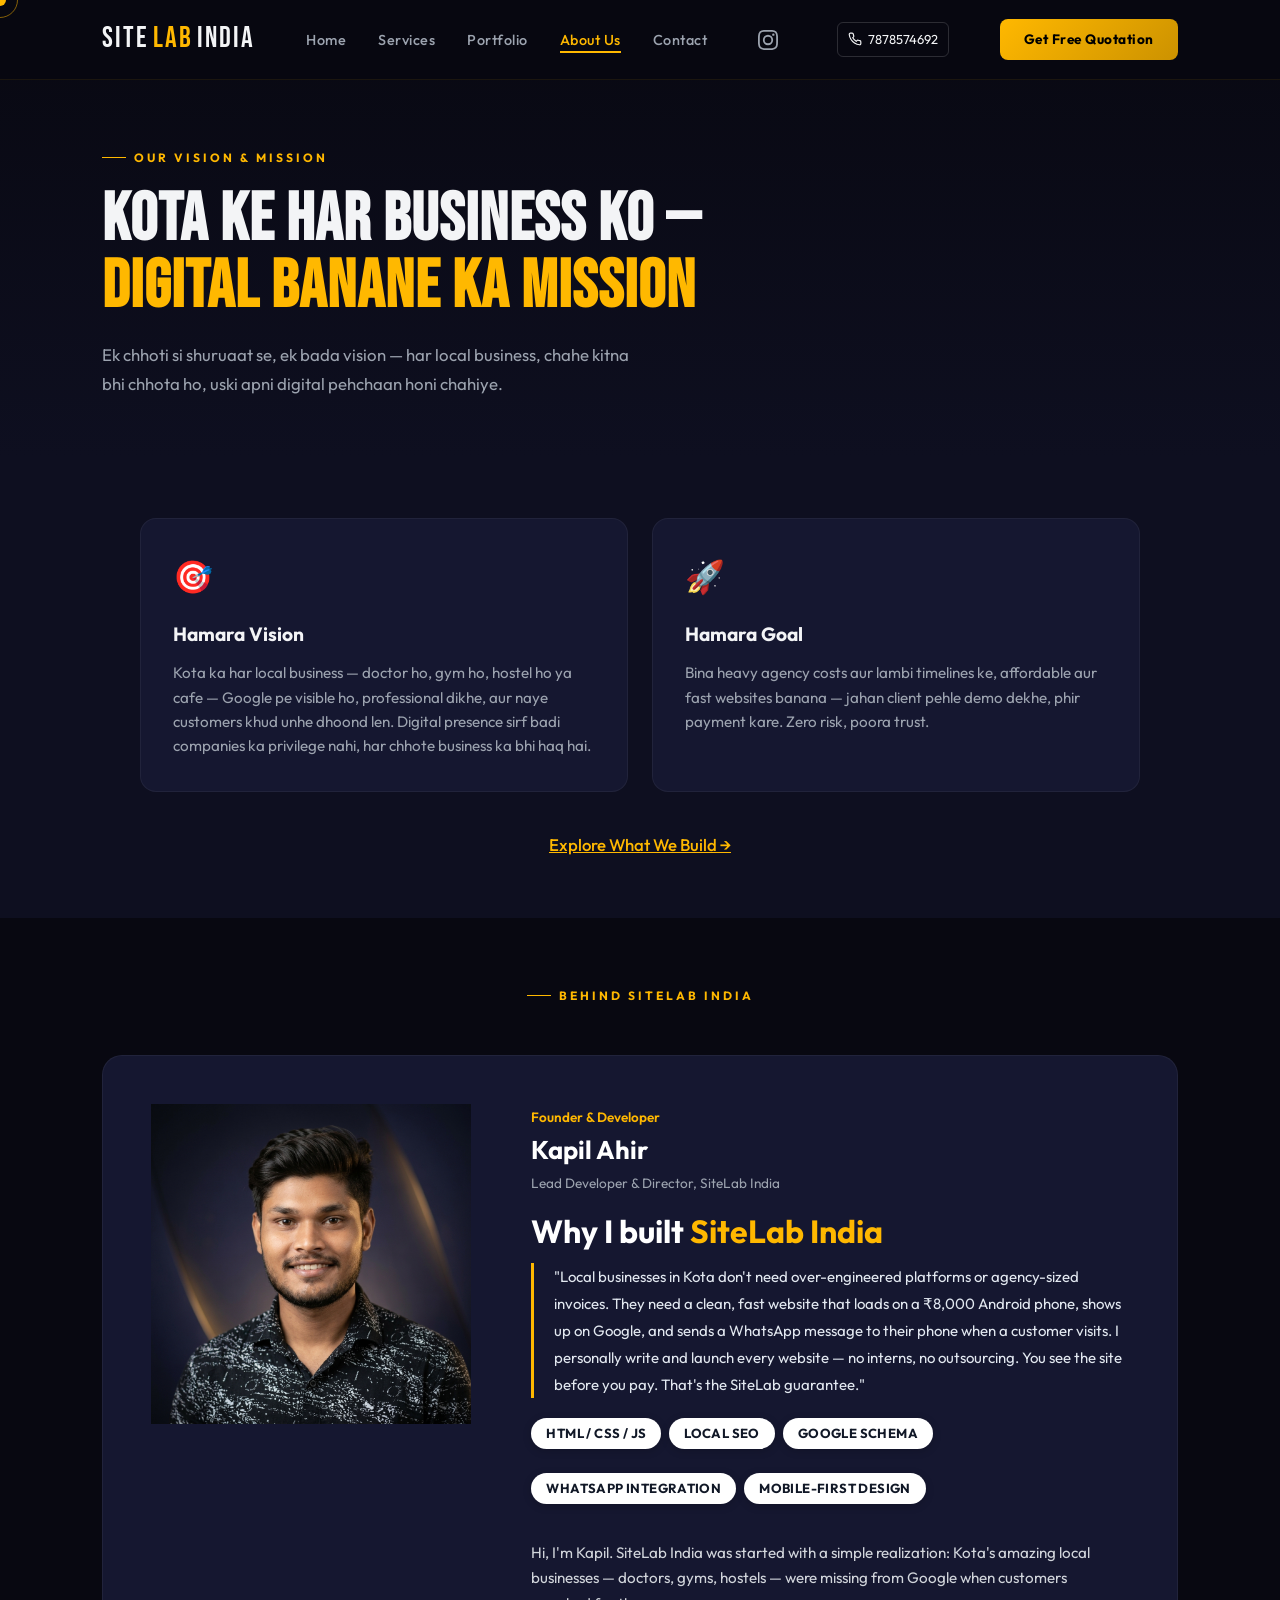
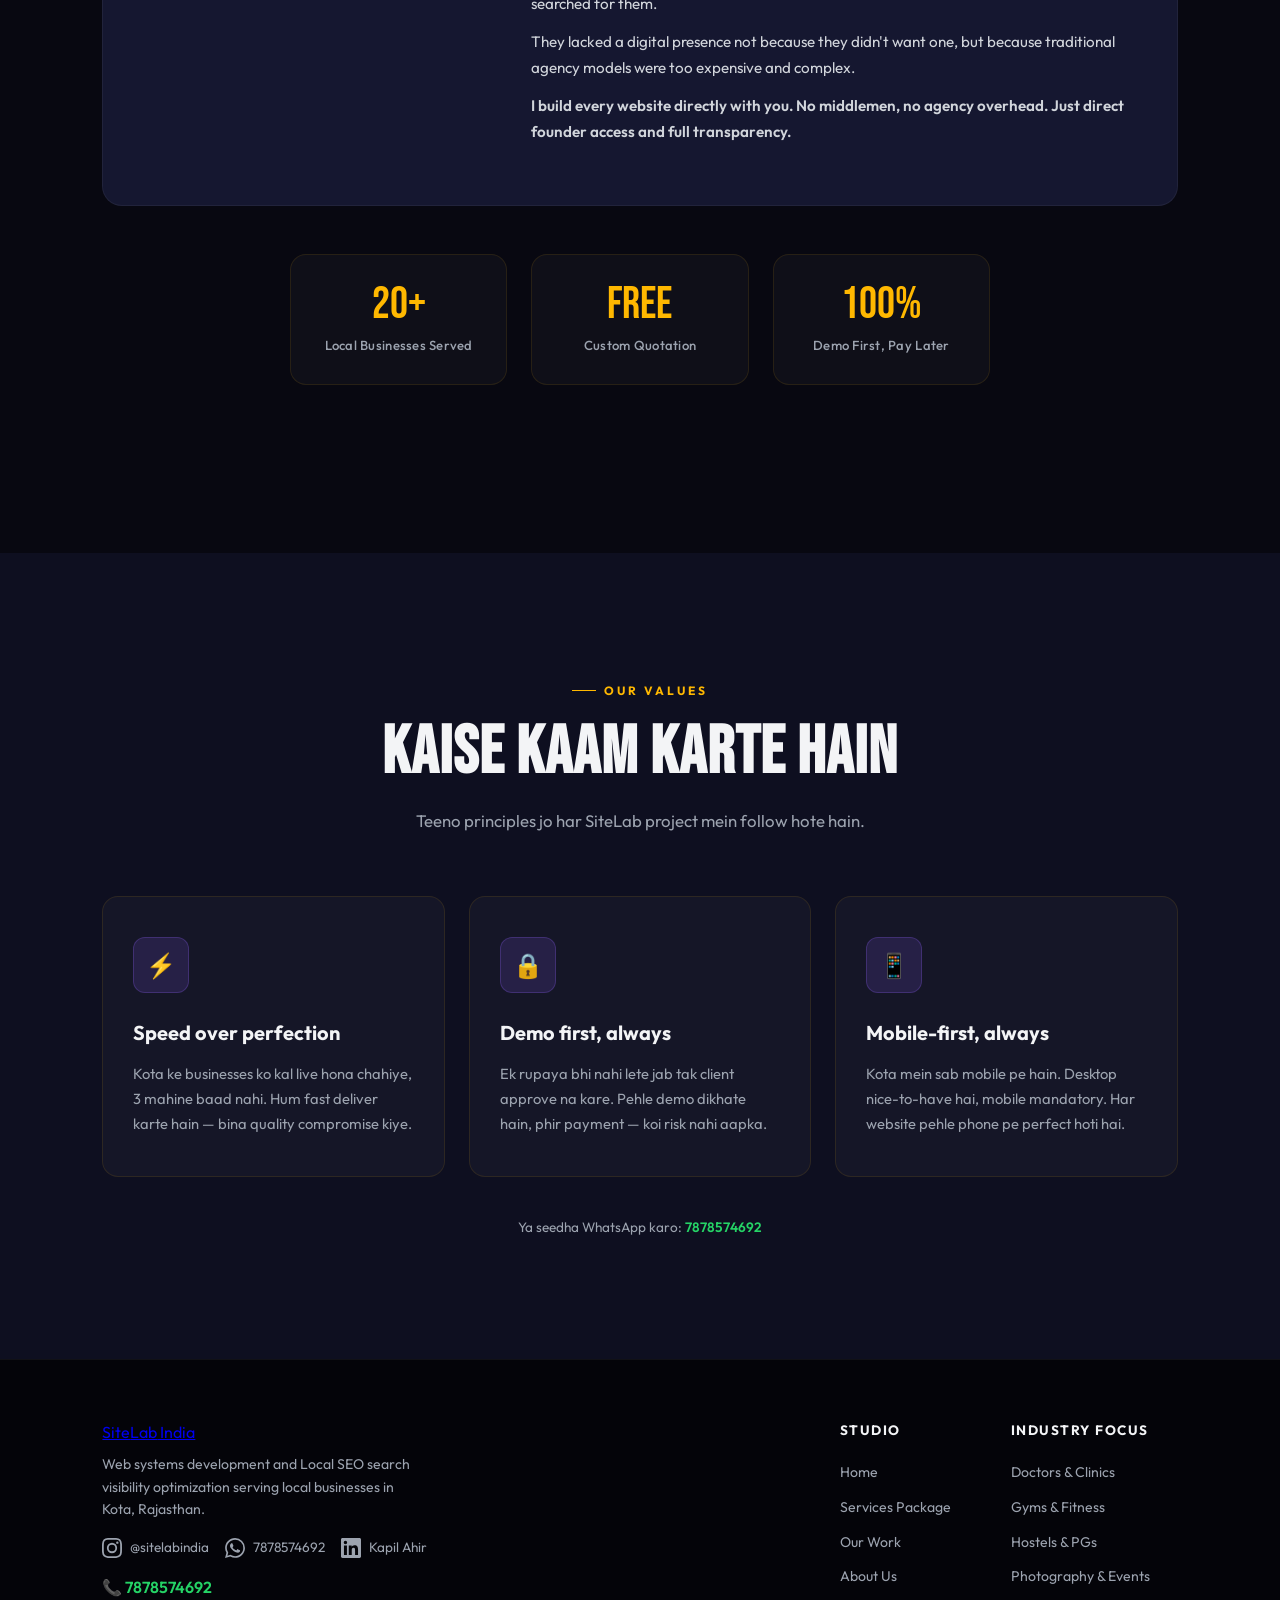
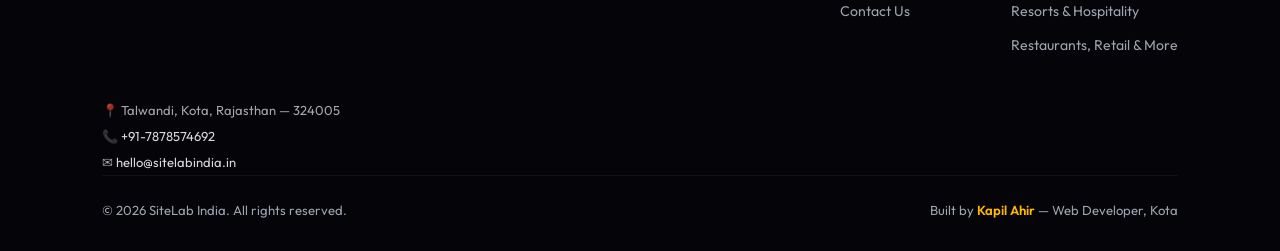
==== commit 0bee6c28: "Revert "cssnpk: Full design system upgrade — Blueprint Studio direction" This reverts commit 3b62933" ====
--- a/about/index.html
+++ b/about/index.html
@@ -18,7 +18,7 @@
 
   <link rel="preconnect" href="https://fonts.googleapis.com">
   <link rel="preconnect" href="https://fonts.gstatic.com" crossorigin>
-  <link href="https://fonts.googleapis.com/css2?family=Fraunces:ital,wght@0,400;0,600;0,700;1,500&family=IBM+Plex+Sans:wght@400;500;600;700&family=IBM+Plex+Mono:wght@400;500&display=swap" rel="stylesheet">
+  <link href="https://fonts.googleapis.com/css2?family=Bebas+Neue&family=Outfit:wght@300;400;500;600;700&family=Space+Mono:wght@400;700&display=swap" rel="stylesheet">
   <link rel="stylesheet" href="../style.css">
   <link rel="canonical" href="https://sitelabindia.in/about/">
 </head>
@@ -70,13 +70,13 @@
   <section style="background: var(--bg2); padding: 60px 20px;">
     <div style="display: grid; grid-template-columns: repeat(auto-fit, minmax(280px, 1fr)); gap: 24px; max-width: 1000px; margin: 0 auto;">
       <div class="service-card" style="background: var(--bg3); padding: 32px; border-radius: 16px; border: 1px solid rgba(255,255,255,0.05);">
-        <div class="icon-box"><svg width="22" height="22" viewBox="0 0 24 24" fill="none" stroke="currentColor" stroke-width="1.75" stroke-linecap="round" stroke-linejoin="round" aria-hidden="true"><circle cx="12" cy="12" r="10"/><circle cx="12" cy="12" r="6"/><circle cx="12" cy="12" r="2"/></svg></div>
-        <h3 style="color: var(--white); font-size: 1.2rem; margin-bottom: 12px; font-family: var(--font-display);">Hamara Vision</h3>
+        <div style="font-size: 2rem; margin-bottom: 16px;">🎯</div>
+        <h3 style="color: var(--white); font-size: 1.2rem; margin-bottom: 12px; font-family: 'Outfit', sans-serif;">Hamara Vision</h3>
         <p style="color: var(--muted); line-height: 1.6; font-size: 0.95rem;">Kota ka har local business — doctor ho, gym ho, hostel ho ya cafe — Google pe visible ho, professional dikhe, aur naye customers khud unhe dhoond len. Digital presence sirf badi companies ka privilege nahi, har chhote business ka bhi haq hai.</p>
       </div>
       <div class="service-card" style="background: var(--bg3); padding: 32px; border-radius: 16px; border: 1px solid rgba(255,255,255,0.05);">
-        <div class="icon-box"><svg width="22" height="22" viewBox="0 0 24 24" fill="none" stroke="currentColor" stroke-width="1.75" stroke-linecap="round" stroke-linejoin="round" aria-hidden="true"><path d="M4.5 16.5c-1.5 1.26-2 5-2 5s3.74-.5 5-2c.71-.84.7-2.13-.09-2.91a2.18 2.18 0 0 0-2.91-.09z"/><path d="m12 15-3-3a22 22 0 0 1 2-3.95A12.88 12.88 0 0 1 22 2c0 2.72-.78 7.5-6 11a22.35 22.35 0 0 1-4 2z"/></svg></div>
-        <h3 style="color: var(--white); font-size: 1.2rem; margin-bottom: 12px; font-family: var(--font-display);">Hamara Goal</h3>
+        <div style="font-size: 2rem; margin-bottom: 16px;">🚀</div>
+        <h3 style="color: var(--white); font-size: 1.2rem; margin-bottom: 12px; font-family: 'Outfit', sans-serif;">Hamara Goal</h3>
         <p style="color: var(--muted); line-height: 1.6; font-size: 0.95rem;">Bina heavy agency costs aur lambi timelines ke, affordable aur fast websites banana — jahan client pehle demo dekhe, phir payment kare. Zero risk, poora trust.</p>
       </div>
     </div>
@@ -97,9 +97,9 @@
       <div class="founder-info">
         <span class="founder-title">Founder &amp; Developer</span>
         <h3 style="color: #FFFFFF; font-size: 1.6rem; font-weight: 700; margin-bottom: 4px;">Kapil Ahir</h3>
-        <span style="font-size: 0.85rem; color: var(--muted); display: block; margin-top: -2px; margin-bottom: 16px; font-family: var(--font-mono);">Lead Developer &amp; Director, SiteLab India</span>
-
-        <h2 class="founder-heading" style="color: #FFFFFF; font-family: var(--font-display); font-size: clamp(20px, 3vw, 26px); font-weight: 700; margin-bottom: 12px;">Why I built <span style="color: var(--gold);">SiteLab India</span></h2>
+        <span style="font-size: 0.85rem; color: var(--muted); display: block; margin-top: -2px; margin-bottom: 16px;">Lead Developer &amp; Director, SiteLab India</span>
+
+        <h2 class="founder-heading" style="color: #FFFFFF; font-family: 'Outfit', sans-serif; font-size: clamp(20px, 3vw, 26px); font-weight: 700; margin-bottom: 12px;">Why I built <span style="color: var(--gold);">SiteLab India</span></h2>
 
         <blockquote class="founder-quote" style="margin-bottom: 20px;">
           "Local businesses in Kota don't need over-engineered platforms or agency-sized invoices.
@@ -110,11 +110,11 @@
         </blockquote>
 
         <div class="founder-skills" style="margin-bottom: 20px;">
-          <span class="badge">HTML / CSS / JS</span>
-          <span class="badge">Local SEO</span>
-          <span class="badge">Google Schema</span>
-          <span class="badge">WhatsApp Integration</span>
-          <span class="badge">Mobile-First Design</span>
+          <span class="badge-pill">HTML / CSS / JS</span>
+          <span class="badge-pill">Local SEO</span>
+          <span class="badge-pill">Google Schema</span>
+          <span class="badge-pill">WhatsApp Integration</span>
+          <span class="badge-pill">Mobile-First Design</span>
         </div>
 
         <p class="founder-bio">
@@ -158,27 +158,21 @@
       
       <!-- VALUE 1 -->
       <div class="service-card reveal visible">
-        <div class="icon-box">
-          <svg width="22" height="22" viewBox="0 0 24 24" fill="none" stroke="currentColor" stroke-width="1.75" stroke-linecap="round" stroke-linejoin="round" aria-hidden="true"><polygon points="13 2 3 14 12 14 11 22 21 10 12 10 13 2"/></svg>
-        </div>
+        <div class="service-icon">⚡</div>
         <h3>Speed over perfection</h3>
         <p>Kota ke businesses ko kal live hona chahiye, 3 mahine baad nahi. Hum fast deliver karte hain — bina quality compromise kiye.</p>
       </div>
 
       <!-- VALUE 2 -->
       <div class="service-card reveal visible">
-        <div class="icon-box icon-box--gold">
-          <svg width="22" height="22" viewBox="0 0 24 24" fill="none" stroke="var(--gold)" stroke-width="1.75" stroke-linecap="round" stroke-linejoin="round" aria-hidden="true"><path d="M20 13c0 5-3.5 7.5-7.66 8.95a1 1 0 0 1-.67-.01C7.5 20.5 4 18 4 13V6a1 1 0 0 1 1-1c2 0 4.5-1.2 6.24-2.72a1.17 1.17 0 0 1 1.52 0C14.51 3.81 17 5 19 5a1 1 0 0 1 1 1z"/><path d="m9 12 2 2 4-4"/></svg>
-        </div>
+        <div class="service-icon">🔒</div>
         <h3>Demo first, always</h3>
         <p>Ek rupaya bhi nahi lete jab tak client approve na kare. Pehle demo dikhate hain, phir payment — koi risk nahi aapka.</p>
       </div>
 
       <!-- VALUE 3 -->
       <div class="service-card reveal visible">
-        <div class="icon-box">
-          <svg width="22" height="22" viewBox="0 0 24 24" fill="none" stroke="currentColor" stroke-width="1.75" stroke-linecap="round" stroke-linejoin="round" aria-hidden="true"><rect width="14" height="20" x="5" y="2" rx="2" ry="2"/><path d="M12 18h.01"/></svg>
-        </div>
+        <div class="service-icon">📱</div>
         <h3>Mobile-first, always</h3>
         <p>Kota mein sab mobile pe hain. Desktop nice-to-have hai, mobile mandatory. Har website pehle phone pe perfect hoti hai.</p>
       </div>
@@ -201,10 +195,7 @@
           <a href="https://wa.me/917878574692" target="_blank"><svg xmlns="http://www.w3.org/2000/svg" viewBox="0 0 24 24"><path d="M17.472 14.382c-.297-.149-1.758-.867-2.03-.967-.273-.099-.471-.148-.67.15-.197.297-.767.966-.94 1.164-.173.199-.347.223-.644.075-.297-.15-1.255-.463-2.39-1.475-.883-.788-1.48-1.761-1.653-2.059-.173-.297-.018-.458.13-.606.134-.133.298-.347.446-.52.149-.174.198-.298.298-.497.099-.198.05-.371-.025-.52-.075-.149-.669-1.612-.916-2.207-.242-.579-.487-.5-.669-.51-.173-.008-.371-.01-.57-.01-.198 0-.52.074-.792.372-.272.297-1.04 1.016-1.04 2.479 0 1.462 1.065 2.875 1.213 3.074.149.198 2.096 3.2 5.077 4.487.709.306 1.262.489 1.694.625.712.227 1.36.195 1.871.118.571-.085 1.758-.719 2.006-1.413.248-.694.248-1.289.173-1.413-.074-.124-.272-.198-.57-.347m-5.421 7.403h-.004a9.87 9.87 0 01-5.031-1.378l-.361-.214-3.741.982.998-3.648-.235-.374a9.86 9.86 0 01-1.51-5.26c.001-5.45 4.436-9.884 9.888-9.884 2.64 0 5.122 1.03 6.988 2.898a9.825 9.825 0 012.893 6.994c-.003 5.45-4.437 9.884-9.885 9.884m8.413-18.297A11.815 11.815 0 0012.05 0C5.495 0 .16 5.335.157 11.892c0 2.096.547 4.142 1.588 5.945L.057 24l6.305-1.654a11.882 11.882 0 005.683 1.448h.005c6.554 0 11.89-5.335 11.893-11.893a11.821 11.821 0 00-3.48-8.413z"/></svg> 7878574692</a>
           <a href="https://www.linkedin.com/in/kapil-ahir-277988232" target="_blank"><svg xmlns="http://www.w3.org/2000/svg" viewBox="0 0 24 24"><path d="M20.447 20.452h-3.554v-5.569c0-1.328-.027-3.037-1.852-3.037-1.853 0-2.136 1.445-2.136 2.939v5.667H9.351V9h3.414v1.561h.046c.477-.9 1.637-1.85 3.37-1.85 3.601 0 4.267 2.37 4.267 5.455v6.286zM5.337 7.433a2.062 2.062 0 01-2.063-2.065 2.064 2.064 0 112.063 2.065zm1.782 13.019H3.555V9h3.564v11.452zM22.225 0H1.771C.792 0 0 .774 0 1.729v20.542C0 23.227.792 24 1.771 24h20.451C23.2 24 24 23.227 24 22.271V1.729C24 .774 23.2 0 22.222 0h.003z"/></svg> Kapil Ahir</a>
         </div>
-        <div class="footer-whatsapp-prominent">
-          <svg width="14" height="14" viewBox="0 0 24 24" fill="none" stroke="currentColor" stroke-width="1.75" stroke-linecap="round" stroke-linejoin="round" aria-hidden="true"><path d="M22 16.92v3a2 2 0 0 1-2.18 2 19.79 19.79 0 0 1-8.63-3.07 19.5 19.5 0 0 1-6-6 19.79 19.79 0 0 1-3.07-8.67A2 2 0 0 1 4.11 2h3a2 2 0 0 1 2 1.72 12.84 12.84 0 0 0 .7 2.81 2 2 0 0 1-.45 2.11L8.09 9.91a16 16 0 0 0 6 6l1.27-1.27a2 2 0 0 1 2.11-.45 12.84 12.84 0 0 0 2.81.7A2 2 0 0 1 22 16.92z"/></svg>
-          <a href="https://wa.me/917878574692">7878574692</a>
-        </div>
+        <div class="footer-whatsapp-prominent">📞 <a href="https://wa.me/917878574692">7878574692</a></div>
       </div>
       <div class="footer-links-group">
         <div class="footer-links">
@@ -227,9 +218,9 @@
       </div>
     </div>
     <div class="footer-nap">
-      <p><svg width="13" height="13" viewBox="0 0 24 24" fill="none" stroke="currentColor" stroke-width="1.75" stroke-linecap="round" stroke-linejoin="round" aria-hidden="true" style="margin-right:4px;"><path d="M20 10c0 4.993-5.539 10.193-7.399 11.799a1 1 0 0 1-1.202 0C9.539 20.193 4 14.993 4 10a8 8 0 0 1 16 0"/><circle cx="12" cy="10" r="3"/></svg> Talwandi, Kota, Rajasthan — 324005</p>
-      <p><svg width="13" height="13" viewBox="0 0 24 24" fill="none" stroke="currentColor" stroke-width="1.75" stroke-linecap="round" stroke-linejoin="round" aria-hidden="true" style="margin-right:4px;"><path d="M22 16.92v3a2 2 0 0 1-2.18 2 19.79 19.79 0 0 1-8.63-3.07 19.5 19.5 0 0 1-6-6 19.79 19.79 0 0 1-3.07-8.67A2 2 0 0 1 4.11 2h3a2 2 0 0 1 2 1.72 12.84 12.84 0 0 0 .7 2.81 2 2 0 0 1-.45 2.11L8.09 9.91a16 16 0 0 0 6 6l1.27-1.27a2 2 0 0 1 2.11-.45 12.84 12.84 0 0 0 2.81.7A2 2 0 0 1 22 16.92z"/></svg> <a href="tel:+917878574692">+91-7878574692</a></p>
-      <p><svg width="13" height="13" viewBox="0 0 24 24" fill="none" stroke="currentColor" stroke-width="1.75" stroke-linecap="round" stroke-linejoin="round" aria-hidden="true" style="margin-right:4px;"><rect width="20" height="16" x="2" y="4" rx="2"/><path d="m22 7-8.97 5.7a1.94 1.94 0 0 1-2.06 0L2 7"/></svg> <a href="mailto:hello@sitelabindia.in">hello@sitelabindia.in</a></p>
+      <p>📍 Talwandi, Kota, Rajasthan — 324005</p>
+      <p>📞 <a href="tel:+917878574692">+91-7878574692</a></p>
+      <p>✉ <a href="mailto:hello@sitelabindia.in">hello@sitelabindia.in</a></p>
     </div>
     <div class="footer-bottom">
       <p class="footer-copy">© 2026 SiteLab India. All rights reserved.</p>
--- a/style.css
+++ b/style.css
@@ -1,41 +1,23 @@
-/* ============================================
-   SITELAB INDIA — DESIGN SYSTEM: BLUEPRINT STUDIO
-   Update Name: cssnpk
-   ============================================ */
-
-/* 1. DESIGN TOKENS */
+/* GLOBAL BRAND VARIABLES */
 :root {
-  --ink: #0B0E14;
-  --ink-soft: #111623;
-  --blueprint: #2B5FCC;
-  --blueprint-soft: #3F72E0;
-  --paper: #EAF1FB;
   --gold: #FFB800;
-  --whatsapp: #25D366;
-  --text-on-dark: #F3F6FB;
-  --text-on-dark-muted: #9AA9C4;
-  --text-on-light: #0B0E14;
-  --font-display: 'Fraunces', Georgia, serif;
-  --font-body: 'IBM Plex Sans', -apple-system, BlinkMacSystemFont, 'Segoe UI', Roboto, sans-serif;
-  --font-mono: 'IBM Plex Mono', 'SFMono-Regular', Consolas, Menlo, monospace;
-
-  /* Aliases and helper design tokens */
-  --bg: var(--ink);
-  --bg2: var(--ink-soft);
-  --bg3: #151C2C;
-  --card: rgba(255, 255, 255, 0.03);
-  --card-border: rgba(43, 95, 204, 0.18);
-  --white: var(--text-on-dark);
-  --muted: var(--text-on-dark-muted);
-  --green: var(--whatsapp);
-  --green-glow: rgba(37, 211, 102, 0.2);
   --gold-dim: #cc9200;
   --gold-glow: rgba(255, 184, 0, 0.18);
-  --blueprint-glow: rgba(43, 95, 204, 0.2);
-  --radius: 14px;
-}
-
-/* 2. RESET & CORE BASE */
+  --violet: #8B5CF6;
+  --violet-glow: rgba(139, 92, 246, 0.15);
+  --bg: #080811;
+  --bg2: #0E0F20;
+  --bg3: #151730;
+  --card: rgba(255, 255, 255, 0.03);
+  --card-border: rgba(255, 184, 0, 0.1);
+  --white: #F3F4F6;
+  --muted: #9CA3AF;
+  --green: #25D366;
+  --green-glow: rgba(37, 211, 102, 0.2);
+  --radius: 16px;
+}
+
+/* RESET & CORE BASE */
 *, *::before, *::after {
   margin: 0;
   padding: 0;
@@ -44,95 +26,41 @@
 
 html {
   scroll-behavior: smooth;
-  font-size: 16px;
 }
 
 body {
-  background: var(--ink);
-  color: var(--text-on-dark);
-  font-family: var(--font-body);
+  background: var(--bg);
+  color: var(--white);
+  font-family: 'Outfit', sans-serif;
   overflow-x: hidden;
-  line-height: 1.65;
-  -webkit-font-smoothing: antialiased;
-  -moz-osx-font-smoothing: grayscale;
-}
-
-/* ACCESSIBILITY FOCUS VISIBLE */
-:focus-visible {
-  outline: 2px solid var(--blueprint) !important;
-  outline-offset: 2px !important;
-}
-
-/* TYPOGRAPHY RULES */
-h1, h2, h3, h4, h5, h6,
-.section-title,
-.nav-logo,
-.footer-logo {
-  font-family: var(--font-display);
-  font-weight: 700;
-  color: var(--text-on-dark);
-  letter-spacing: -0.01em;
-}
-
-p, li, input, textarea, select, button,
-.section-sub,
-.testimonial-text {
-  font-family: var(--font-body);
-}
-
-/* MONOSPACE LABELS & EYEBROWS */
-.section-tag,
-.section-eyebrow,
-.hero-badge,
-.founder-eyebrow,
-.demo-category,
-.popular-ribbon,
-.sp-num,
-.sp-label,
-.audit-step-badge,
-.badge,
-.badge-pill,
-.plan-badge,
-.skill-tag,
-.demo-tag,
-.verified-stamp,
-.plan-currency,
-.plan-amount,
-.pricing-price,
-.stat-num,
-.stat-number,
-.nav-phone-link,
-.footer-nap,
-.footer-whatsapp-prominent {
-  font-family: var(--font-mono);
-}
-
-/* 3. CUSTOM CURSOR SYSTEM */
+  line-height: 1.6;
+}
+
+/* CUSTOM CURSOR SYSTEM */
 @media (hover: hover) {
   body {
     cursor: none;
   }
   .cursor {
-    width: 10px; height: 10px;
+    width: 12px; height: 12px;
     background: var(--gold);
     border-radius: 50%;
     position: fixed; top: 0; left: 0;
     pointer-events: none; z-index: 9999;
     transform: translate(-50%,-50%);
-    transition: transform 0.08s ease, width 0.2s, height 0.2s, background 0.2s;
+    transition: transform 0.1s, width 0.2s, height 0.2s, background 0.2s;
   }
   .cursor-ring {
-    width: 34px; height: 34px;
-    border: 1.5px solid rgba(43, 95, 204, 0.6);
+    width: 36px; height: 36px;
+    border: 1.5px solid rgba(255,184,0,0.5);
     border-radius: 50%;
     position: fixed; top: 0; left: 0;
     pointer-events: none; z-index: 9998;
     transform: translate(-50%,-50%);
-    transition: transform 0.16s ease, width 0.25s, height 0.25s, border-color 0.25s;
+    transition: transform 0.18s ease, width 0.25s, height 0.25s;
   }
   body:hover .cursor { opacity: 1; }
-  a:hover ~ .cursor, button:hover ~ .cursor { width: 18px; height: 18px; background: var(--blueprint-soft); }
-  a:hover ~ .cursor-ring, button:hover ~ .cursor-ring { border-color: var(--gold); }
+  a:hover ~ .cursor, button:hover ~ .cursor { width: 20px; height: 20px; }
 }
 @media (hover: none) {
   .cursor, .cursor-ring {
@@ -142,49 +70,48 @@
 
 /* SCROLLBAR */
 ::-webkit-scrollbar {
-  width: 6px;
+  width: 5px;
 }
 ::-webkit-scrollbar-track {
-  background: var(--ink);
+  background: var(--bg);
 }
 ::-webkit-scrollbar-thumb {
-  background: linear-gradient(var(--blueprint), var(--blueprint-soft));
+  background: linear-gradient(var(--gold), var(--violet));
   border-radius: 10px;
 }
 
-/* 4. NAVIGATION HEADER */
+/* NAVIGATION HEADER */
 nav {
   position: fixed; top: 0; width: 100%; z-index: 100;
   padding: 0 8%;
   display: flex; align-items: center; justify-content: space-between;
   height: 80px;
-  background: rgba(11, 14, 20, 0.85);
+  background: rgba(8, 8, 17, 0.8);
   backdrop-filter: blur(20px);
-  border-bottom: 1px solid rgba(43, 95, 204, 0.15);
-  transition: all 0.3s ease;
+  border-bottom: 1px solid rgba(255, 184, 0, 0.08);
+  transition: all 0.3s;
 }
 nav.scrolled {
   height: 65px;
-  background: rgba(11, 14, 20, 0.98);
-  border-bottom: 1px solid rgba(43, 95, 204, 0.3);
+  background: rgba(8, 8, 17, 0.96);
+  border-bottom: 1px solid rgba(139, 92, 246, 0.15);
 }
 .nav-logo {
-  font-family: var(--font-display);
-  font-size: 1.65rem;
-  letter-spacing: -0.5px;
-  color: var(--text-on-dark);
+  font-family: 'Bebas Neue', sans-serif;
+  font-size: 1.8rem;
+  letter-spacing: 2px;
+  color: var(--white);
   text-decoration: none;
   display: flex; align-items: center; gap: 4px;
 }
 .nav-logo span { color: var(--gold); }
-
 .nav-links {
   display: flex; gap: 32px; list-style: none;
 }
 .nav-links a {
-  text-decoration: none; color: var(--text-on-dark-muted);
-  font-size: 0.92rem; font-weight: 500;
-  letter-spacing: 0.2px;
+  text-decoration: none; color: var(--muted);
+  font-size: 0.9rem; font-weight: 500;
+  letter-spacing: 0.5px;
   transition: color 0.2s;
   position: relative;
 }
@@ -195,459 +122,905 @@
   background: var(--gold);
   transition: width 0.3s;
 }
-.nav-links a:hover { color: var(--text-on-dark); }
+.nav-links a:hover { color: var(--white); }
 .nav-links a.active { color: var(--gold); }
 .nav-links a.active::after { width: 100%; }
 .nav-links a:hover::after { width: 100%; }
-
 .nav-cta {
-  background: var(--gold);
-  color: #0B0E14;
-  padding: 10px 22px; border-radius: 8px;
-  font-weight: 700; font-size: 0.86rem;
-  text-decoration: none; letter-spacing: 0.3px;
+  background: linear-gradient(135deg, var(--gold) 0%, var(--gold-dim) 100%);
+  color: #000;
+  padding: 10px 24px; border-radius: 8px;
+  font-weight: 700; font-size: 0.85rem;
+  text-decoration: none; letter-spacing: 0.5px;
   transition: transform 0.2s, box-shadow 0.2s;
 }
 .nav-cta:hover {
   transform: translateY(-2px);
   box-shadow: 0 6px 20px var(--gold-glow);
 }
-
 .hamburger {
   display: none; flex-direction: column; gap: 5px; cursor: pointer;
 }
 .hamburger span {
-  width: 24px; height: 2px; background: var(--text-on-dark); border-radius: 2px; transition: 0.3s;
+  width: 24px; height: 2px; background: var(--white); border-radius: 2px; transition: 0.3s;
 }
 
 /* MOBILE NAV MENU */
 .mobile-menu {
   position: fixed; inset: 0; z-index: 120;
-  background: rgba(11, 14, 20, 0.98); backdrop-filter: blur(25px);
+  background: rgba(8, 8, 17, 0.98); backdrop-filter: blur(25px);
   display: flex; flex-direction: column;
   align-items: center; justify-content: center; gap: 28px;
   transform: translateX(100%); transition: transform 0.4s cubic-bezier(0.16, 1, 0.3, 1);
 }
 .mobile-menu.open { transform: translateX(0); }
 .mobile-menu a {
-  font-family: var(--font-display);
-  font-size: 2rem; letter-spacing: -0.5px;
-  color: var(--text-on-dark); text-decoration: none;
+  font-family: 'Bebas Neue', sans-serif;
+  font-size: 2.2rem; letter-spacing: 2px;
+  color: var(--white); text-decoration: none;
   transition: color 0.2s;
 }
 .mobile-menu a:hover, .mobile-menu a.active { color: var(--gold); }
 .mobile-close {
   position: absolute; top: 24px; right: 8%;
-  font-size: 1.8rem; cursor: pointer; background: none; border: none; color: var(--text-on-dark);
-}
-
-/* 5. HERO & BLUEPRINT GRID TEXTURE */
-.hero,
-.hero-blueprint-grid,
-.hero-section {
+  font-size: 1.8rem; cursor: pointer; background: none; border: none; color: var(--white);
+}
+
+/* SECTION UTILITIES */
+section {
+  padding: 120px 8%;
+}
+.section-tag {
+  display: inline-flex; align-items: center; gap: 8px;
+  font-size: 0.75rem; font-weight: 700;
+  letter-spacing: 3px; text-transform: uppercase;
+  color: var(--gold); margin-bottom: 20px;
+}
+.section-tag::before {
+  content: ''; width: 24px; height: 1.5px; background: var(--gold);
+}
+.section-title {
+  font-family: 'Bebas Neue', sans-serif;
+  font-size: clamp(2.6rem, 5.5vw, 4.2rem);
+  line-height: 1; letter-spacing: 1px;
+  margin-bottom: 20px;
+}
+.section-sub {
+  color: var(--muted); font-size: 1.05rem; line-height: 1.7; max-width: 550px;
+}
+.reveal {
+  opacity: 1; transform: none; transition: opacity 0.6s ease, transform 0.6s ease;
+}
+.reveal.visible {
+  opacity: 1; transform: none;
+}
+
+/* BUTTONS */
+.btn-primary {
+  background: var(--gold); color: #000;
+  padding: 15px 32px; border-radius: 10px;
+  font-weight: 700; font-size: 0.95rem;
+  text-decoration: none; letter-spacing: 0.5px;
+  display: inline-flex; align-items: center; gap: 8px;
+  transition: transform 0.2s, box-shadow 0.2s;
+}
+.btn-primary:hover {
+  transform: translateY(-3px);
+  box-shadow: 0 10px 25px var(--gold-glow);
+}
+.btn-secondary {
+  background: transparent; color: var(--white);
+  padding: 15px 32px; border-radius: 10px;
+  font-weight: 600; font-size: 0.95rem;
+  text-decoration: none;
+  border: 1.5px solid rgba(255, 255, 255, 0.15);
+  display: inline-flex; align-items: center; gap: 8px;
+  transition: all 0.2s;
+}
+.btn-secondary:hover {
+  border-color: var(--gold);
+  transform: translateY(-3px);
+  background: rgba(255, 184, 0, 0.05);
+}
+.btn-whatsapp {
+  background: var(--green); color: #fff;
+  padding: 16px 36px; border-radius: 10px;
+  font-weight: 700; font-size: 1rem;
+  border: none; cursor: pointer; transition: 0.2s;
+  display: inline-flex; align-items: center; gap: 10px;
+  text-decoration: none; justify-content: center;
+}
+.btn-whatsapp:hover {
+  box-shadow: 0 8px 24px var(--green-glow);
+  transform: translateY(-2px);
+}
+
+/* TRUST BANNER ELEMENT */
+.trust-banner {
+  background: linear-gradient(90deg, rgba(139, 92, 246, 0.08) 0%, rgba(255, 184, 0, 0.06) 100%);
+  border-top: 1px solid rgba(255, 255, 255, 0.04);
+  border-bottom: 1px solid rgba(255, 255, 255, 0.04);
+  padding: 30px 8%; display: flex; justify-content: space-around; flex-wrap: wrap; gap: 24px;
+}
+.trust-item {
+  display: flex; align-items: center; gap: 12px;
+}
+.trust-icon {
+  font-size: 1.6rem; color: var(--gold);
+}
+.trust-text h4 {
+  font-size: 0.95rem; font-weight: 700; color: var(--white);
+}
+.trust-text p {
+  font-size: 0.78rem; color: var(--muted);
+}
+
+/* CARDS COMMON */
+.service-card {
+  background: var(--card);
+  border: 1px solid var(--card-border);
+  border-radius: var(--radius);
+  padding: 40px 30px;
+  transition: transform 0.3s, border-color 0.3s, box-shadow 0.3s;
+  position: relative; overflow: hidden;
+}
+.service-card::before {
+  content: ''; position: absolute; top: 0; left: 0; right: 0; height: 2.5px;
+  background: linear-gradient(90deg, transparent, var(--violet), var(--gold), transparent);
+  opacity: 0; transition: opacity 0.3s;
+}
+.service-card:hover {
+  transform: translateY(-8px);
+  border-color: rgba(139, 92, 246, 0.25);
+  box-shadow: 0 20px 45px rgba(0,0,0,0.5);
+}
+.service-card:hover::before { opacity: 1; }
+.service-icon {
+  width: 56px; height: 56px;
+  background: var(--violet-glow); border: 1px solid rgba(139, 92, 246, 0.25);
+  border-radius: 12px;
+  display: flex; align-items: center; justify-content: center;
+  font-size: 1.5rem; margin-bottom: 24px;
+}
+.service-card h3 { font-size: 1.25rem; font-weight: 700; margin-bottom: 12px; }
+.service-card p { color: var(--muted); font-size: 0.92rem; line-height: 1.7; }
+
+/* PORTFOLIO GRID & CARDS */
+.demos-grid {
+  display: grid;
+  grid-template-columns: repeat(auto-fit, minmax(320px, 1fr));
+  gap: 28px;
+}
+.demo-card {
+  background: var(--bg2);
+  border: 1px solid rgba(255, 255, 255, 0.05);
+  border-radius: 18px; overflow: hidden;
+  transition: transform 0.35s, box-shadow 0.35s, border-color 0.35s;
+  text-decoration: none; color: inherit; display: block;
+}
+.demo-card:hover {
+  transform: translateY(-8px) scale(1.005);
+  box-shadow: 0 30px 80px rgba(0, 0, 0, 0.6);
+  border-color: rgba(139, 92, 246, 0.3);
+}
+.demo-preview {
+  height: 220px; position: relative; overflow: hidden;
+}
+.demo-preview img {
+  width: 100%; height: 100%; object-fit: cover; transition: transform 0.5s;
+}
+.demo-card:hover .demo-preview img { transform: scale(1.07); }
+.demo-overlay {
+  position: absolute; inset: 0;
+  background: linear-gradient(to bottom, transparent 35%, rgba(8, 8, 17, 0.9) 100%);
+}
+.demo-category {
+  position: absolute; top: 16px; left: 16px;
+  background: rgba(8, 8, 17, 0.85); backdrop-filter: blur(10px);
+  border: 1.2px solid var(--gold);
+  padding: 4px 14px; border-radius: 100px;
+  font-size: 0.72rem; font-weight: 600; letter-spacing: 1px;
+  text-transform: uppercase; color: var(--gold);
+}
+.demo-view-btn {
+  position: absolute; top: 16px; right: 16px;
+  background: var(--gold); color: #000;
+  padding: 6px 14px; border-radius: 6px;
+  font-size: 0.72rem; font-weight: 700;
+  opacity: 0; transform: translateY(-6px); transition: opacity 0.3s, transform 0.3s;
+}
+.demo-card:hover .demo-view-btn { opacity: 1; transform: translateY(0); }
+.demo-info { padding: 24px; }
+.demo-info h3 { font-size: 1.2rem; font-weight: 700; margin-bottom: 6px; }
+.demo-info p { color: var(--muted); font-size: 0.88rem; line-height: 1.65; }
+.demo-tags { display: flex; gap: 8px; flex-wrap: wrap; margin-top: 14px; }
+.demo-tag {
+  background: rgba(255, 255, 255, 0.05);
+  padding: 3px 12px; border-radius: 100px;
+  font-size: 0.72rem; color: var(--muted);
+}
+
+/* FOOTER SECTION */
+footer {
+  background: #040409;
+  border-top: 1px solid rgba(255, 255, 255, 0.05);
+  padding: 60px 8% 30px;
+}
+.footer-content {
+  display: flex; align-items: flex-start; justify-content: space-between;
+  flex-wrap: wrap; gap: 40px; margin-bottom: 40px;
+}
+.footer-tagline { color: var(--muted); font-size: 0.88rem; margin-top: 8px; max-width: 320px; }
+.footer-links-group {
+  display: flex; gap: 60px; flex-wrap: wrap;
+}
+.footer-links {
+  display: flex; flex-direction: column; gap: 12px;
+}
+.footer-links h4 { font-size: 0.85rem; font-weight: 700; letter-spacing: 1.5px; text-transform: uppercase; color: var(--white); margin-bottom: 8px; }
+.footer-links a { color: var(--muted); text-decoration: none; font-size: 0.88rem; transition: color 0.2s; }
+.footer-links a:hover { color: var(--gold); }
+.footer-bottom {
+  border-top: 1px solid rgba(255, 255, 255, 0.05);
+  padding-top: 24px;
+  display: flex; align-items: center; justify-content: space-between;
+  flex-wrap: wrap; gap: 16px;
+}
+.footer-copy, .footer-dev { color: var(--muted); font-size: 0.82rem; }
+.footer-dev span { color: var(--gold); font-weight: 600; }
+
+/* ANIMATION BLOCKS */
+@keyframes float {
+  0%, 100% { transform: translateY(0px) scale(1); }
+  50% { transform: translateY(-20px) scale(1.03); }
+}
+@keyframes fadeUp {
+  from { opacity: 0; transform: translateY(30px); }
+  to { opacity: 1; transform: translateY(0); }
+}
+@keyframes pulse {
+  0%, 100% { opacity: 1; }
+  50% { opacity: 0.4; }
+}
+
+/* RESPONSIVE SCALING */
+@media (max-width: 900px) {
+  nav { padding: 0 5%; }
+  .nav-links, .nav-cta { display: none; }
+  .hamburger { display: flex; }
+  .footer-links-group { gap: 40px; }
+}
+@media (max-width: 600px) {
+  section { padding: 80px 5%; }
+  .trust-banner { padding: 24px 5%; }
+  .footer-content { flex-direction: column; gap: 32px; }
+}
+
+/* PORTFOLIO FILTER SYSTEM */
+.filter-group {
+  display: flex; justify-content: center; gap: 12px; margin-bottom: 40px; flex-wrap: wrap;
+}
+.filter-btn {
+  background: var(--card); border: 1.5px solid rgba(255,255,255,0.08);
+  color: var(--muted); padding: 8px 20px; border-radius: 100px;
+  font-family: 'Outfit', sans-serif; font-size: 0.85rem; font-weight: 600;
+  cursor: pointer; transition: 0.25s; user-select: none;
+}
+.filter-btn:hover { border-color: rgba(139, 92, 246, 0.4); color: var(--white); }
+.filter-btn.active { background: rgba(139, 92, 246, 0.15); border-color: var(--violet); color: var(--gold); }
+
+/* ============================================
+   FOUNDER SECTION
+   ============================================ */
+.founder-section {
+  padding: 80px 0;
+  background: var(--bg2);
+}
+
+.founder-card {
+  display: grid;
+  grid-template-columns: 320px 1fr;
+  gap: 60px;
+  align-items: start;
+  background: var(--bg3);
+  border: 1px solid rgba(255,255,255,0.05);
+  border-radius: 20px;
+  padding: 48px;
+  max-width: 1000px;
+  margin: 0 auto;
+}
+
+/* LEFT COLUMN */
+.founder-identity {
+  display: flex;
+  flex-direction: column;
+  align-items: center;
+  text-align: center;
+}
+
+.founder-photo-wrap {
   position: relative;
-  background-color: var(--ink);
-  background-image: 
-    linear-gradient(to right, rgba(43, 95, 204, 0.08) 1px, transparent 1px),
-    linear-gradient(to bottom, rgba(43, 95, 204, 0.08) 1px, transparent 1px);
-  background-size: 40px 40px;
-}
-
-/* 6. CONSOLIDATED BADGE / PILL SYSTEM */
-.badge,
+  margin-bottom: 20px;
+}
+
+.founder-photo {
+  width: 140px;
+  height: 140px;
+  border-radius: 50%;
+  object-fit: cover;
+  object-position: top;
+  border: 4px solid #ffffff;
+  box-shadow: 0 0 0 2px #185FA5;
+}
+
+.founder-available-badge {
+  display: flex;
+  align-items: center;
+  gap: 6px;
+  background: var(--bg2);
+  border: 1px solid rgba(255,255,255,0.15);
+  border-radius: 999px;
+  padding: 5px 12px;
+  font-size: 11.5px;
+  color: #F3F4F6 !important;
+  font-weight: 500;
+  position: absolute;
+  bottom: -8px;
+  left: 50%;
+  transform: translateX(-50%);
+  white-space: nowrap;
+  box-shadow: 0 2px 8px rgba(0,0,0,0.3);
+}
+
+.badge-dot {
+  width: 7px;
+  height: 7px;
+  border-radius: 50%;
+  background: #10B981;
+  display: inline-block;
+  animation: pulse-dot 2s infinite;
+}
+
+@keyframes pulse-dot {
+  0%, 100% { opacity: 1; }
+  50% { opacity: 0.5; }
+}
+
+.founder-meta {
+  margin-top: 16px;
+  margin-bottom: 24px;
+}
+
+.founder-name {
+  font-size: 22px;
+  font-weight: 700;
+  color: #FFFFFF !important;
+  margin-bottom: 4px;
+}
+
+.founder-title {
+  font-size: 13.5px;
+  color: var(--gold) !important;
+  font-weight: 600;
+  margin-bottom: 6px;
+}
+
+.founder-location {
+  display: flex;
+  align-items: center;
+  justify-content: center;
+  gap: 4px;
+  font-size: 12.5px;
+  color: #9CA3AF !important;
+}
+
+/* Stats row */
+.founder-stats {
+  display: flex;
+  align-items: center;
+  gap: 0;
+  background: var(--bg3);
+  border: 1px solid rgba(255,255,255,0.08);
+  border-radius: 12px;
+  padding: 16px 12px;
+  width: 100%;
+}
+
+.stat-item {
+  flex: 1;
+  text-align: center;
+}
+
+.stat-num {
+  display: block;
+  font-size: 20px;
+  font-weight: 800;
+  color: var(--gold) !important;
+  line-height: 1;
+  margin-bottom: 4px;
+}
+
+.stat-label {
+  font-size: 10.5px;
+  color: #9CA3AF !important;
+  font-weight: 500;
+  letter-spacing: 0.02em;
+}
+
+.stat-divider {
+  width: 1px;
+  height: 36px;
+  background: rgba(255, 255, 255, 0.12);
+  flex-shrink: 0;
+}
+
+/* RIGHT COLUMN */
+.founder-content {
+  display: flex;
+  flex-direction: column;
+  gap: 20px;
+}
+
+.founder-eyebrow {
+  font-size: 12px;
+  font-weight: 700;
+  letter-spacing: 0.1em;
+  text-transform: uppercase;
+  color: var(--gold) !important;
+}
+
+.founder-heading,
+.founder-card h2,
+.founder-info h2 {
+  font-family: 'Outfit', sans-serif !important;
+  font-size: clamp(22px, 3.5vw, 32px) !important;
+  font-weight: 700 !important;
+  color: #FFFFFF !important;
+  line-height: 1.25 !important;
+  margin-bottom: 12px !important;
+}
+
+.founder-heading span,
+.founder-card h2 span {
+  color: var(--gold) !important;
+}
+
+.founder-quote {
+  font-size: 15px;
+  line-height: 1.8;
+  color: #E2E8F0 !important;
+  border-left: 3px solid var(--gold);
+  padding-left: 20px;
+  margin: 0;
+  font-style: normal;
+}
+
+/* Skill tags */
+.founder-skills {
+  display: flex;
+  flex-wrap: wrap;
+  gap: 8px;
+}
+
+.skill-tag {
+  font-size: 12px;
+  font-weight: 700;
+  padding: 6px 14px;
+  border-radius: 999px;
+  background: #FFFFFF !important;
+  color: #111827 !important;
+  border: 1px solid rgba(255, 255, 255, 0.95);
+  box-shadow: 0 2px 6px rgba(0, 0, 0, 0.2);
+}
+
+/* Actions */
+.founder-actions {
+  display: flex;
+  align-items: center;
+  gap: 14px;
+  flex-wrap: wrap;
+}
+
+.founder-cta-primary {
+  display: inline-flex;
+  align-items: center;
+  gap: 8px;
+  background: #25D366;
+  color: #ffffff;
+  font-size: 14px;
+  font-weight: 600;
+  padding: 12px 20px;
+  border-radius: 10px;
+  text-decoration: none;
+  transition: background 0.2s;
+}
+.founder-cta-primary:hover {
+  background: #1BAD54;
+}
+
+.founder-cta-secondary {
+  font-size: 14px;
+  color: #185FA5;
+  font-weight: 600;
+  text-decoration: none;
+}
+.founder-cta-secondary:hover { text-decoration: underline; }
+
+/* RESPONSIVE */
+@media (max-width: 800px) {
+  .founder-card {
+    grid-template-columns: 1fr;
+    gap: 32px;
+    padding: 28px 20px;
+  }
+  .founder-identity {
+    border-bottom: 1px solid #e5e7eb;
+    padding-bottom: 28px;
+  }
+}
+
+/* WIZARD FORM STYLINGS */
+.sp-num {
+  width: 36px; height: 36px; border-radius: 50%;
+  border: 2px solid rgba(255,255,255,0.12);
+  display: flex; align-items: center; justify-content: center;
+  font-size: 0.8rem; font-weight: 700; color: var(--muted);
+  background: var(--bg); position: relative; z-index: 1;
+  transition: 0.3s;
+}
+.sp-item.active .sp-num { border-color: var(--gold); color: var(--gold); box-shadow: 0 0 16px rgba(255,184,0,0.3); }
+.sp-item.done .sp-num { background: var(--gold); border-color: var(--gold); color: #000; }
+.sp-label { font-size: 0.68rem; font-weight: 600; letter-spacing: 0.5px; color: var(--muted); white-space: nowrap; }
+.sp-item.active .sp-label { color: var(--gold); }
+.sp-item.done .sp-label { color: var(--white); }
+
+.chip {
+  padding: 8px 16px; border-radius: 100px;
+  border: 1.5px solid rgba(255,255,255,0.1);
+  font-size: 0.82rem; font-weight: 500;
+  cursor: pointer; transition: 0.2s;
+  color: var(--muted); user-select: none;
+  background: rgba(255,255,255,0.03);
+}
+.chip:hover { border-color: rgba(255,184,0,0.4); color: var(--white); }
+.chip.selected { background: rgba(255,184,0,0.15); border-color: var(--gold); color: var(--gold); font-weight: 600; }
+
+.plan-card {
+  border: 1.5px solid rgba(255,255,255,0.08);
+  border-radius: 14px; padding: 20px 16px;
+  cursor: pointer; transition: 0.25s; text-align: center;
+  background: rgba(255,255,255,0.02);
+}
+.plan-card:hover { border-color: rgba(255,184,0,0.3); }
+.plan-card.selected { border-color: var(--gold); background: rgba(255,184,0,0.15); }
+
+/* ============================================
+   PRICING SECTION
+   ============================================ */
+.pricing-section {
+  padding: 80px 0;
+  background: #f8f9fb;
+}
+
+.pricing-section .section-eyebrow {
+  font-size: 12px;
+  font-weight: 600;
+  letter-spacing: 0.12em;
+  text-transform: uppercase;
+  color: #185FA5;
+  margin-bottom: 12px;
+  text-align: center;
+}
+
+.pricing-section .section-title {
+  font-size: clamp(26px, 4vw, 38px);
+  font-weight: 700;
+  line-height: 1.25;
+  text-align: center;
+  color: #0f1923;
+  margin-bottom: 12px;
+}
+
+.pricing-section .section-subtitle {
+  font-size: 15px;
+  color: #6b7280;
+  text-align: center;
+  max-width: 480px;
+  margin: 0 auto 48px;
+  line-height: 1.65;
+}
+
+/* Grid */
+.pricing-grid {
+  display: grid;
+  grid-template-columns: repeat(auto-fit, minmax(280px, 1fr));
+  gap: 24px;
+  max-width: 1000px;
+  margin: 0 auto;
+  align-items: stretch;
+}
+
+/* Card base */
+.pricing-card {
+  position: relative;
+  border-radius: 16px;
+  background: var(--bg3);
+  border: 1px solid rgba(255,255,255,0.05);
+  transition: transform 0.2s ease, box-shadow 0.2s ease;
+  overflow: hidden;
+}
+.pricing-card:hover {
+  transform: translateY(-4px);
+  box-shadow: 0 12px 40px rgba(0,0,0,0.08);
+}
+
+.pricing-card-inner {
+  padding: 32px 28px;
+  display: flex;
+  flex-direction: column;
+  height: 100%;
+}
+
+/* Popular card accent */
+.pricing-card--popular {
+  border: 2px solid var(--violet);
+  background: var(--bg3);
+}
+
+.popular-ribbon {
+  position: absolute;
+  top: 18px;
+  right: -28px;
+  background: #185FA5;
+  color: #fff;
+  font-size: 11px;
+  font-weight: 600;
+  letter-spacing: 0.06em;
+  text-transform: uppercase;
+  padding: 5px 36px;
+  transform: rotate(35deg);
+  width: 130px;
+  text-align: center;
+}
+
+/* Consolidated Badge / Pill Component */
 .badge-pill,
 .plan-badge,
 .pricing-badge,
 .skill-tag {
   display: inline-flex;
   align-items: center;
-  gap: 8px;
-  background: var(--paper) !important;
-  color: var(--text-on-light) !important;
-  font-family: var(--font-mono) !important;
-  font-size: 0.8rem !important;
-  font-weight: 600 !important;
+  gap: 6px;
+  background: #FFFFFF !important;
+  color: #111827 !important;
+  font-family: 'Outfit', sans-serif;
+  font-size: 0.82rem;
+  font-weight: 700;
   letter-spacing: 0.03em;
-  padding: 5px 14px;
+  padding: 6px 14px;
   border-radius: 999px;
-  border: 1px solid rgba(43, 95, 204, 0.2);
-  box-shadow: 0 2px 6px rgba(0, 0, 0, 0.08);
+  border: 1px solid rgba(255, 255, 255, 0.95);
+  box-shadow: 0 2px 8px rgba(0, 0, 0, 0.18);
   width: fit-content;
   line-height: 1.3;
+  margin-bottom: 16px;
   text-transform: uppercase;
   text-decoration: none;
 }
-.badge svg,
-.badge-pill svg,
-.skill-tag svg {
-  width: 14px;
-  height: 14px;
-  stroke: var(--blueprint);
-  flex-shrink: 0;
-}
-
-/* 7. CONSOLIDATED CARD SYSTEM */
-.card,
-.service-card,
-.pricing-card,
-.demo-card,
-.testimonial-card,
-.founder-card,
-.plan-card,
-.step-card {
-  background: var(--ink-soft);
-  border: 1px solid rgba(255, 255, 255, 0.08);
-  border-radius: var(--radius);
-  transition: transform 0.2s ease, border-color 0.2s ease, box-shadow 0.2s ease;
-  position: relative;
-  overflow: hidden;
-}
-
-.card:hover,
-.service-card:hover,
-.pricing-card:hover,
-.demo-card:hover,
-.testimonial-card:hover,
-.plan-card:hover {
-  transform: translateY(-4px);
-  border-color: var(--blueprint);
-  box-shadow: 0 16px 36px rgba(0, 0, 0, 0.45);
-}
-
-/* 8. ICON CONTAINER SYSTEM */
-.icon-box,
-.service-icon,
-.feature-icon-wrap {
-  width: 44px;
-  height: 44px;
-  border-radius: 10px;
-  background: var(--paper);
-  border: 1px solid rgba(43, 95, 204, 0.25);
-  color: var(--blueprint);
+.plan-badge--basic,
+.plan-badge--popular,
+.plan-badge--premium {
+  background: #FFFFFF !important;
+  color: #111827 !important;
+}
+
+/* Price display */
+.plan-price {
+  display: flex;
+  align-items: flex-start;
+  gap: 2px;
+  margin-bottom: 4px;
+}
+.plan-currency {
+  font-size: 20px;
+  font-weight: 600;
+  color: #374151;
+  margin-top: 6px;
+}
+.plan-amount {
+  font-size: 44px;
+  font-weight: 800;
+  color: #0f1923;
+  line-height: 1;
+}
+
+.plan-billing {
+  font-size: 12px;
+  color: #9ca3af;
+  margin-bottom: 14px;
+}
+
+.plan-tagline {
+  font-size: 13.5px;
+  color: #4b5563;
+  line-height: 1.6;
+  margin-bottom: 24px;
+  padding-bottom: 24px;
+  border-bottom: 1px solid #f3f4f6;
+}
+
+/* Feature list */
+.plan-features {
+  list-style: none;
+  padding: 0;
+  margin: 0 0 28px;
+  display: flex;
+  flex-direction: column;
+  gap: 10px;
+  flex: 1;
+}
+.plan-features li {
+  font-size: 13.5px;
+  color: #374151;
+  display: flex;
+  align-items: center;
+  gap: 10px;
+}
+.feat-icon {
+  font-size: 13px;
+  font-weight: 700;
+  width: 18px;
+  height: 18px;
+  border-radius: 50%;
   display: inline-flex;
   align-items: center;
   justify-content: center;
   flex-shrink: 0;
-  transition: transform 0.2s ease, border-color 0.2s ease;
-  margin-bottom: 20px;
-}
-.icon-box svg,
-.service-icon svg,
-.feature-icon-wrap svg {
-  width: 22px;
-  height: 22px;
-  stroke: currentColor;
-  stroke-width: 1.75;
-  fill: none;
-  stroke-linecap: round;
-  stroke-linejoin: round;
-}
-.card:hover .icon-box,
-.service-card:hover .service-icon,
-.service-card:hover .feature-icon-wrap {
-  transform: scale(1.05);
-  border-color: var(--blueprint);
-}
-.icon-box--gold {
-  color: var(--gold);
-  border-color: rgba(255, 184, 0, 0.35);
-  background: rgba(255, 184, 0, 0.12);
-}
-
-/* 9. SIGNATURE VERIFIED STAMP BADGE */
-.verified-stamp {
-  display: inline-flex;
-  align-items: center;
-  gap: 4px;
-  border: 2px solid var(--gold);
-  color: var(--gold);
-  border-radius: 4px;
-  padding: 2px 8px;
-  font-family: var(--font-mono);
-  font-size: 0.72rem;
-  font-weight: 700;
-  letter-spacing: 1px;
-  text-transform: uppercase;
-  transform: rotate(-6deg);
-  box-shadow: 0 0 10px rgba(255, 184, 0, 0.15);
-  user-select: none;
-  margin-left: 10px;
-  vertical-align: middle;
-}
-
-/* 10. SECTION UTILITIES */
-section {
-  padding: 110px 8%;
-  position: relative;
-}
-.section-tag,
-.section-eyebrow {
-  display: inline-flex; align-items: center; gap: 8px;
-  font-size: 0.76rem; font-weight: 600;
-  letter-spacing: 2.5px; text-transform: uppercase;
-  color: var(--blueprint-soft); margin-bottom: 18px;
-}
-.section-tag::before,
-.section-eyebrow::before {
-  content: ''; width: 20px; height: 1.5px; background: var(--blueprint-soft);
-}
-.section-title {
-  font-size: clamp(2.2rem, 4.5vw, 3.4rem);
-  line-height: 1.15;
-  margin-bottom: 18px;
-}
-.section-sub,
-.section-subtitle {
-  color: var(--text-on-dark-muted); font-size: 1.02rem; line-height: 1.7; max-width: 580px;
-}
-
-/* BASE VISIBILITY FOR REVEAL ANIMATIONS */
-.reveal, .reveal.visible {
-  opacity: 1;
-  transform: none;
-}
-
-/* 11. BUTTONS */
-.btn-primary {
-  background: var(--gold); color: #0B0E14;
-  padding: 14px 30px; border-radius: 10px;
-  font-weight: 700; font-size: 0.95rem;
-  text-decoration: none; letter-spacing: 0.3px;
-  display: inline-flex; align-items: center; gap: 8px;
-  transition: transform 0.2s, box-shadow 0.2s;
-  border: none; cursor: pointer;
-}
-.btn-primary:hover {
-  transform: translateY(-2px);
-  box-shadow: 0 10px 25px var(--gold-glow);
-}
-.btn-secondary {
-  background: transparent; color: var(--text-on-dark);
-  padding: 14px 30px; border-radius: 10px;
-  font-weight: 600; font-size: 0.95rem;
-  text-decoration: none;
-  border: 1.5px solid rgba(255, 255, 255, 0.15);
-  display: inline-flex; align-items: center; gap: 8px;
-  transition: all 0.2s;
-}
-.btn-secondary:hover {
-  border-color: var(--blueprint);
-  transform: translateY(-2px);
-  background: rgba(43, 95, 204, 0.08);
-}
-.btn-whatsapp {
-  background: var(--whatsapp); color: #fff;
-  padding: 15px 32px; border-radius: 10px;
-  font-weight: 700; font-size: 0.98rem;
-  border: none; cursor: pointer; transition: 0.2s;
-  display: inline-flex; align-items: center; gap: 10px;
-  text-decoration: none; justify-content: center;
-}
-.btn-whatsapp:hover {
-  box-shadow: 0 8px 24px var(--green-glow);
-  transform: translateY(-2px);
-}
-
-/* TRUST BANNER */
-.trust-banner {
-  background: linear-gradient(90deg, rgba(43, 95, 204, 0.08) 0%, rgba(255, 184, 0, 0.05) 100%);
-  border-top: 1px solid rgba(255, 255, 255, 0.05);
-  border-bottom: 1px solid rgba(255, 255, 255, 0.05);
-  padding: 28px 8%; display: flex; justify-content: space-around; flex-wrap: wrap; gap: 24px;
-}
-.trust-item {
-  display: flex; align-items: center; gap: 12px;
-}
-.trust-icon {
-  font-size: 1.4rem; color: var(--gold);
-  display: flex; align-items: center;
-}
-.trust-text h4 {
-  font-size: 0.95rem; font-weight: 700; color: var(--text-on-dark);
-}
-.trust-text p {
-  font-size: 0.8rem; color: var(--text-on-dark-muted);
-}
-
-/* 12. SERVICE & PRICING CARDS */
-.service-card {
-  padding: 36px 28px;
-}
-.service-card h3 { font-size: 1.25rem; font-weight: 700; margin-bottom: 12px; }
-.service-card p { color: var(--text-on-dark-muted); font-size: 0.92rem; line-height: 1.7; }
-
-.pricing-section {
-  padding: 90px 0;
-  background: var(--ink);
-}
-.pricing-grid {
-  display: grid;
-  grid-template-columns: repeat(auto-fit, minmax(280px, 1fr));
-  gap: 24px;
-  max-width: 1050px;
-  margin: 0 auto;
-  align-items: stretch;
-}
-.pricing-card-inner {
-  padding: 32px 28px;
-  display: flex;
-  flex-direction: column;
-  height: 100%;
-}
-.pricing-card--popular {
-  border: 2px solid var(--blueprint);
-}
-.popular-ribbon {
-  position: absolute;
-  top: 18px;
-  right: -28px;
-  background: var(--blueprint);
-  color: #fff;
-  font-size: 10px;
-  font-weight: 700;
-  letter-spacing: 0.08em;
-  text-transform: uppercase;
-  padding: 4px 32px;
-  transform: rotate(35deg);
-  width: 120px;
-  text-align: center;
-}
-.pricing-tagline,
-.plan-tagline {
-  color: var(--text-on-dark-muted) !important;
-  font-size: 0.92rem;
-  line-height: 1.65;
-}
-.pricing-card .pricing-price,
-.plan-price {
-  display: flex; align-items: baseline; gap: 4px;
-  font-size: 2.2rem;
-  font-weight: 800;
-  color: var(--text-on-dark);
-  margin: 10px 0;
-}
-.pricing-card .pricing-cta,
+}
+.feat-check {
+  background: #D1FAE5;
+  color: #065F46;
+}
+.feat-cross {
+  background: #F3F4F6;
+  color: #9CA3AF;
+}
+
+/* CTAs */
 .plan-cta {
-  background: var(--blueprint);
-  color: #fff;
-  padding: 12px 20px;
-  border-radius: 8px;
-  text-decoration: none;
-  font-weight: 700;
-  font-size: 0.92rem;
   display: block;
   text-align: center;
-  margin-top: 18px;
-  transition: background 0.2s ease, transform 0.2s ease;
-}
-.pricing-card .pricing-cta:hover,
-.plan-cta:hover {
-  background: var(--blueprint-soft);
-  transform: translateY(-2px);
+  padding: 13px 20px;
+  border-radius: 10px;
+  font-size: 14px;
+  font-weight: 600;
+  text-decoration: none;
+  transition: all 0.2s ease;
+  margin-top: auto;
 }
 .plan-cta--primary {
-  background: var(--gold);
-  color: #0B0E14;
+  background: #185FA5;
+  color: #ffffff;
+  border: 2px solid #185FA5;
 }
 .plan-cta--primary:hover {
-  background: var(--gold-dim);
-}
-
-/* ZERO RISK GUARANTEE STRIP */
+  background: #0C447C;
+  border-color: #0C447C;
+}
+.plan-cta--outline {
+  background: transparent;
+  color: #185FA5;
+  border: 2px solid #185FA5;
+}
+.plan-cta--outline:hover {
+  background: #EFF6FF;
+}
+
+/* Guarantee strip */
 .pricing-guarantee {
   display: flex;
+  align-items: flex-start;
+  gap: 14px;
+  max-width: 680px;
+  margin: 40px auto 0;
+  background: #fff;
+  border: 1.5px solid #e5e7eb;
+  border-radius: 12px;
+  padding: 18px 22px;
+}
+.guarantee-icon {
+  font-size: 22px;
+  flex-shrink: 0;
+}
+.pricing-guarantee p {
+  font-size: 13.5px;
+  color: #4b5563;
+  line-height: 1.65;
+  margin: 0;
+}
+.pricing-guarantee strong {
+  color: #111827;
+}
+
+/* Mobile */
+@media (max-width: 640px) {
+  .pricing-grid {
+    grid-template-columns: 1fr;
+  }
+  .pricing-section {
+    padding: 50px 0;
+  }
+}
+
+/* FAQ ACCORDION */
+.faq-section {
+  background: var(--bg2);
+}
+.faq-list {
+  max-width: 800px;
+  margin: 0 auto;
+  display: flex;
+  flex-direction: column;
+  gap: 12px;
+}
+.faq-item {
+  background: var(--card);
+  border: 1px solid var(--card-border);
+  border-radius: 14px;
+  overflow: hidden;
+  transition: border-color 0.3s;
+}
+.faq-item:hover {
+  border-color: rgba(139, 92, 246, 0.25);
+}
+.faq-item.active {
+  border-color: rgba(255, 184, 0, 0.3);
+}
+.faq-question {
+  width: 100%;
+  padding: 20px 24px;
+  background: none;
+  border: none;
+  color: var(--white);
+  font-family: 'Outfit', sans-serif;
+  font-size: 1rem;
+  font-weight: 600;
+  text-align: left;
+  cursor: pointer;
+  display: flex;
+  justify-content: space-between;
   align-items: center;
   gap: 16px;
-  max-width: 720px;
-  margin: 40px auto 0;
-  background: var(--ink-soft);
-  border: 1.5px solid rgba(255, 184, 0, 0.3);
-  border-radius: 12px;
-  padding: 20px 24px;
-}
-.guarantee-icon {
+  transition: color 0.2s;
+}
+.faq-question:hover {
+  color: var(--gold);
+}
+.faq-question .faq-icon {
+  font-size: 1.2rem;
+  color: var(--gold);
+  transition: transform 0.3s;
   flex-shrink: 0;
-  color: var(--gold);
-  display: flex; align-items: center;
-}
-.pricing-guarantee p {
+}
+.faq-item.active .faq-icon {
+  transform: rotate(45deg);
+}
+.faq-answer {
+  max-height: 0;
+  overflow: hidden;
+  transition: max-height 0.35s ease, padding 0.35s ease;
+}
+.faq-answer-inner {
+  padding: 0 24px 20px;
+  color: var(--muted);
   font-size: 0.92rem;
-  color: var(--text-on-dark-muted);
-  line-height: 1.6;
-  margin: 0;
-}
-.pricing-guarantee strong {
-  color: var(--text-on-dark);
-}
-
-/* 13. PORTFOLIO GRID & CARDS */
-.demos-grid {
-  display: grid;
-  grid-template-columns: repeat(auto-fit, minmax(320px, 1fr));
-  gap: 28px;
-}
-.demo-card {
-  text-decoration: none; color: inherit; display: block;
-}
-.demo-preview {
-  height: 220px; position: relative; overflow: hidden;
-}
-.demo-preview img {
-  width: 100%; height: 100%; object-fit: cover; transition: transform 0.4s ease;
-}
-.demo-card:hover .demo-preview img { transform: scale(1.06); }
-.demo-overlay {
-  position: absolute; inset: 0;
-  background: linear-gradient(to bottom, transparent 40%, rgba(11, 14, 20, 0.92) 100%);
-}
-.demo-category {
-  position: absolute; top: 16px; left: 16px;
-  background: rgba(11, 14, 20, 0.88); backdrop-filter: blur(10px);
-  border: 1px solid rgba(255, 184, 0, 0.5);
-  padding: 4px 12px; border-radius: 100px;
-  font-size: 0.72rem; font-weight: 600; letter-spacing: 0.05em;
-  text-transform: uppercase; color: var(--gold);
-  display: inline-flex; align-items: center; gap: 6px;
-}
-.demo-view-btn {
-  position: absolute; top: 16px; right: 16px;
-  background: var(--gold); color: #0B0E14;
-  padding: 6px 14px; border-radius: 6px;
-  font-family: var(--font-mono);
-  font-size: 0.72rem; font-weight: 700;
-  opacity: 0; transform: translateY(-4px); transition: opacity 0.25s, transform 0.25s;
-}
-.demo-card:hover .demo-view-btn { opacity: 1; transform: translateY(0); }
-.demo-info { padding: 24px; }
-.demo-info h3 { font-size: 1.22rem; font-weight: 700; margin-bottom: 6px; }
-.demo-info p { color: var(--text-on-dark-muted); font-size: 0.88rem; line-height: 1.65; }
-.demo-tags { display: flex; gap: 8px; flex-wrap: wrap; margin-top: 14px; }
-.demo-tag {
-  background: rgba(255, 255, 255, 0.06);
-  padding: 3px 12px; border-radius: 100px;
-  font-size: 0.72rem; color: var(--text-on-dark-muted);
-}
-
-/* PORTFOLIO FILTER SYSTEM */
-.filter-group {
-  display: flex; justify-content: center; gap: 10px; margin-bottom: 40px; flex-wrap: wrap;
-}
-.filter-btn {
-  background: var(--ink-soft); border: 1.5px solid rgba(255, 255, 255, 0.08);
-  color: var(--text-on-dark-muted); padding: 8px 18px; border-radius: 100px;
-  font-family: var(--font-body); font-size: 0.86rem; font-weight: 600;
-  cursor: pointer; transition: 0.2s; user-select: none;
-  display: inline-flex; align-items: center; gap: 6px;
-}
-.filter-btn svg { width: 14px; height: 14px; stroke: currentColor; }
-.filter-btn:hover { border-color: var(--blueprint); color: var(--text-on-dark); }
-.filter-btn.active {
-  background: rgba(43, 95, 204, 0.15);
-  border-color: var(--blueprint);
-  color: var(--text-on-dark);
-}
-
-/* 14. TESTIMONIALS & STAR RATINGS */
+  line-height: 1.75;
+}
+.faq-item.active .faq-answer {
+  max-height: 300px;
+}
+
+/* TESTIMONIAL CARDS */
 .testimonial-grid {
   display: grid;
   grid-template-columns: repeat(auto-fit, minmax(300px, 1fr));
@@ -656,24 +1029,24 @@
   margin: 0 auto;
 }
 .testimonial-card {
+  background: var(--bg3);
   padding: 32px;
-}
-.star-rating {
-  display: inline-flex;
-  align-items: center;
-  gap: 3px;
-  color: var(--gold);
+  border-radius: var(--radius);
+  border: 1px solid rgba(255, 184, 0, 0.12);
+  transition: transform 0.3s, border-color 0.3s;
+}
+.testimonial-card:hover {
+  transform: translateY(-4px);
+  border-color: rgba(255, 184, 0, 0.3);
+}
+.testimonial-stars {
+  font-size: 1rem;
   margin-bottom: 16px;
-}
-.star-rating svg {
-  width: 16px;
-  height: 16px;
-  fill: var(--gold);
-  stroke: var(--gold);
+  letter-spacing: 2px;
 }
 .testimonial-text {
-  color: var(--text-on-dark-muted);
-  font-size: 0.94rem;
+  color: var(--muted);
+  font-size: 0.92rem;
   line-height: 1.75;
   font-style: italic;
   margin-bottom: 20px;
@@ -681,294 +1054,15 @@
 .testimonial-name {
   font-weight: 700;
   font-size: 0.95rem;
-  color: var(--text-on-dark);
-  display: flex; align-items: center; gap: 8px;
+  color: var(--gold);
 }
 .testimonial-role {
   font-size: 0.8rem;
-  color: var(--text-on-dark-muted);
+  color: var(--muted);
   margin-top: 2px;
 }
 
-/* 15. FOUNDER SECTION */
-.founder-section {
-  padding: 90px 0;
-  background: var(--ink);
-}
-.founder-card {
-  display: grid;
-  grid-template-columns: 320px 1fr;
-  gap: 60px;
-  align-items: start;
-  padding: 48px;
-  max-width: 1000px;
-  margin: 0 auto;
-}
-.founder-identity {
-  display: flex;
-  flex-direction: column;
-  align-items: center;
-  text-align: center;
-}
-.founder-photo-wrap {
-  position: relative;
-  margin-bottom: 20px;
-}
-.founder-photo {
-  width: 140px;
-  height: 140px;
-  border-radius: 50%;
-  object-fit: cover;
-  object-position: top;
-  border: 3px solid rgba(43, 95, 204, 0.4);
-  box-shadow: 0 0 0 2px var(--blueprint);
-}
-.founder-available-badge {
-  display: flex;
-  align-items: center;
-  gap: 6px;
-  background: var(--ink-soft);
-  border: 1px solid rgba(255, 255, 255, 0.15);
-  border-radius: 999px;
-  padding: 4px 12px;
-  font-family: var(--font-mono);
-  font-size: 11px;
-  color: var(--text-on-dark) !important;
-  font-weight: 500;
-  position: absolute;
-  bottom: -8px;
-  left: 50%;
-  transform: translateX(-50%);
-  white-space: nowrap;
-}
-.badge-dot {
-  width: 7px;
-  height: 7px;
-  border-radius: 50%;
-  background: var(--whatsapp);
-  display: inline-block;
-  animation: pulse-dot 2s infinite;
-}
-@keyframes pulse-dot {
-  0%, 100% { opacity: 1; }
-  50% { opacity: 0.4; }
-}
-.founder-meta {
-  margin-top: 16px;
-  margin-bottom: 20px;
-}
-.founder-name {
-  font-size: 1.45rem;
-  font-weight: 700;
-  color: var(--text-on-dark) !important;
-  margin-bottom: 4px;
-}
-.founder-title {
-  font-size: 0.85rem;
-  color: var(--gold) !important;
-  font-weight: 600;
-  margin-bottom: 6px;
-}
-.founder-location {
-  display: flex;
-  align-items: center;
-  justify-content: center;
-  gap: 4px;
-  font-size: 0.8rem;
-  color: var(--text-on-dark-muted) !important;
-}
-.founder-stats {
-  display: flex;
-  align-items: center;
-  background: rgba(255, 255, 255, 0.03);
-  border: 1px solid rgba(255, 255, 255, 0.08);
-  border-radius: 12px;
-  padding: 16px 12px;
-  width: 100%;
-}
-.stat-item {
-  flex: 1;
-  text-align: center;
-}
-.stat-num {
-  display: block;
-  font-size: 1.25rem;
-  font-weight: 700;
-  color: var(--gold) !important;
-  line-height: 1;
-  margin-bottom: 4px;
-}
-.stat-label {
-  font-size: 0.68rem;
-  color: var(--text-on-dark-muted) !important;
-  font-weight: 500;
-}
-.stat-divider {
-  width: 1px;
-  height: 32px;
-  background: rgba(255, 255, 255, 0.1);
-  flex-shrink: 0;
-}
-.founder-content {
-  display: flex;
-  flex-direction: column;
-  gap: 20px;
-}
-.founder-heading {
-  font-family: var(--font-display) !important;
-  font-size: clamp(1.6rem, 3.2vw, 2.2rem) !important;
-  font-weight: 700 !important;
-  color: var(--text-on-dark) !important;
-  line-height: 1.25 !important;
-  opacity: 1 !important;
-}
-.founder-heading span { color: var(--gold) !important; }
-.founder-quote {
-  font-family: var(--font-display) !important;
-  font-style: italic !important;
-  font-size: 1.12rem !important;
-  line-height: 1.75 !important;
-  color: var(--text-on-dark) !important;
-  border-left: 3px solid var(--gold);
-  padding-left: 20px;
-  margin: 0;
-  opacity: 1 !important;
-}
-.founder-skills {
-  display: flex;
-  flex-wrap: wrap;
-  gap: 8px;
-}
-.founder-actions {
-  display: flex;
-  align-items: center;
-  gap: 14px;
-  flex-wrap: wrap;
-}
-.founder-cta-primary {
-  display: inline-flex;
-  align-items: center;
-  gap: 8px;
-  background: var(--whatsapp);
-  color: #ffffff;
-  font-size: 0.92rem;
-  font-weight: 600;
-  padding: 12px 20px;
-  border-radius: 10px;
-  text-decoration: none;
-  transition: opacity 0.2s;
-}
-.founder-cta-primary:hover { opacity: 0.9; }
-.founder-cta-secondary {
-  font-size: 0.92rem;
-  color: var(--blueprint-soft);
-  font-weight: 600;
-  text-decoration: none;
-}
-.founder-cta-secondary:hover { text-decoration: underline; }
-
-/* 16. WIZARD & AUDIT FORM STYLINGS */
-.sp-num {
-  width: 36px; height: 36px; border-radius: 50%;
-  border: 2px solid rgba(255,255,255,0.15);
-  display: flex; align-items: center; justify-content: center;
-  font-size: 0.82rem; font-weight: 700; color: var(--text-on-dark-muted);
-  background: var(--ink); position: relative; z-index: 1;
-  transition: 0.25s;
-}
-.sp-item.active .sp-num { border-color: var(--blueprint); color: var(--blueprint-soft); box-shadow: 0 0 16px var(--blueprint-glow); }
-.sp-item.done .sp-num { background: var(--gold); border-color: var(--gold); color: #0B0E14; }
-.sp-label { font-size: 0.7rem; font-weight: 600; letter-spacing: 0.5px; color: var(--text-on-dark-muted); white-space: nowrap; }
-.sp-item.active .sp-label { color: var(--blueprint-soft); }
-.sp-item.done .sp-label { color: var(--text-on-dark); }
-
-.chip {
-  padding: 8px 16px; border-radius: 100px;
-  border: 1.5px solid rgba(255,255,255,0.1);
-  font-family: var(--font-body);
-  font-size: 0.84rem; font-weight: 500;
-  cursor: pointer; transition: 0.2s;
-  color: var(--text-on-dark-muted); user-select: none;
-  background: rgba(255,255,255,0.03);
-}
-.chip:hover { border-color: var(--blueprint); color: var(--text-on-dark); }
-.chip.selected { background: rgba(43, 95, 204, 0.15); border-color: var(--blueprint); color: var(--text-on-dark); font-weight: 600; }
-
-.plan-card {
-  border: 1.5px solid rgba(255,255,255,0.08);
-  border-radius: 14px; padding: 20px 16px;
-  cursor: pointer; transition: 0.25s; text-align: center;
-}
-.plan-card:hover { border-color: var(--blueprint); }
-.plan-card.selected { border-color: var(--gold); background: rgba(255,184,0,0.12); }
-
-/* 17. FAQ ACCORDION */
-.faq-section {
-  background: var(--ink-soft);
-}
-.faq-list {
-  max-width: 800px;
-  margin: 0 auto;
-  display: flex;
-  flex-direction: column;
-  gap: 12px;
-}
-.faq-item {
-  background: var(--ink);
-  border: 1px solid rgba(255, 255, 255, 0.08);
-  border-radius: 14px;
-  overflow: hidden;
-  transition: border-color 0.25s;
-}
-.faq-item:hover {
-  border-color: var(--blueprint);
-}
-.faq-item.active {
-  border-color: var(--blueprint);
-}
-.faq-question {
-  width: 100%;
-  padding: 20px 24px;
-  background: none;
-  border: none;
-  color: var(--text-on-dark);
-  font-family: var(--font-body);
-  font-size: 1rem;
-  font-weight: 600;
-  text-align: left;
-  cursor: pointer;
-  display: flex;
-  justify-content: space-between;
-  align-items: center;
-  gap: 16px;
-  transition: color 0.2s;
-}
-.faq-question:hover { color: var(--gold); }
-.faq-question .faq-icon {
-  font-size: 1.2rem;
-  color: var(--blueprint-soft);
-  transition: transform 0.25s;
-  flex-shrink: 0;
-}
-.faq-item.active .faq-icon {
-  transform: rotate(45deg);
-}
-.faq-answer {
-  max-height: 0;
-  overflow: hidden;
-  transition: max-height 0.35s ease;
-}
-.faq-answer-inner {
-  padding: 0 24px 20px;
-  color: var(--text-on-dark-muted);
-  font-size: 0.92rem;
-  line-height: 1.75;
-}
-.faq-item.active .faq-answer {
-  max-height: 320px;
-}
-
-/* 18. STATS BLOCKS (ABOUT PAGE) */
+/* ABOUT PAGE STATS */
 .about-stats {
   display: grid;
   grid-template-columns: repeat(3, 1fr);
@@ -979,57 +1073,30 @@
 .about-stat {
   text-align: center;
   padding: 28px 16px;
-  background: var(--ink-soft);
-  border: 1px solid rgba(255, 255, 255, 0.08);
+  background: var(--card);
+  border: 1px solid var(--card-border);
   border-radius: var(--radius);
 }
 .about-stat .stat-number {
-  font-family: var(--font-mono);
-  font-size: 2.4rem;
+  font-family: 'Bebas Neue', sans-serif;
+  font-size: 2.8rem;
   color: var(--gold);
   line-height: 1;
   margin-bottom: 8px;
-  font-weight: 700;
 }
 .about-stat .stat-label {
   font-size: 0.82rem;
-  color: var(--text-on-dark-muted);
+  color: var(--muted);
   font-weight: 500;
 }
-
-/* 19. FOOTER SECTION */
-footer {
-  background: #06080D;
-  border-top: 1px solid rgba(255, 255, 255, 0.06);
-  padding: 60px 8% 30px;
-}
-.footer-content {
-  display: flex; align-items: flex-start; justify-content: space-between;
-  flex-wrap: wrap; gap: 40px; margin-bottom: 40px;
-}
-.footer-tagline { color: var(--text-on-dark-muted); font-size: 0.88rem; margin-top: 8px; max-width: 320px; }
-.footer-links-group {
-  display: flex; gap: 60px; flex-wrap: wrap;
-}
-.footer-links {
-  display: flex; flex-direction: column; gap: 12px;
-}
-.footer-links h4 {
-  font-family: var(--font-mono);
-  font-size: 0.82rem; font-weight: 700; letter-spacing: 1.5px;
-  text-transform: uppercase; color: var(--text-on-dark); margin-bottom: 8px;
-}
-.footer-links a { color: var(--text-on-dark-muted); text-decoration: none; font-size: 0.88rem; transition: color 0.2s; }
-.footer-links a:hover { color: var(--gold); }
-.footer-bottom {
-  border-top: 1px solid rgba(255, 255, 255, 0.06);
-  padding-top: 24px;
-  display: flex; align-items: center; justify-content: space-between;
-  flex-wrap: wrap; gap: 16px;
-}
-.footer-copy, .footer-dev { color: var(--text-on-dark-muted); font-size: 0.82rem; }
-.footer-dev span { color: var(--gold); font-weight: 600; }
-
+@media (max-width: 600px) {
+  .about-stats {
+    grid-template-columns: 1fr;
+    max-width: 300px;
+  }
+}
+
+/* FOOTER SOCIAL LINKS */
 .footer-social {
   display: flex;
   gap: 16px;
@@ -1041,7 +1108,7 @@
   display: flex;
   align-items: center;
   gap: 8px;
-  color: var(--text-on-dark-muted);
+  color: var(--muted);
   text-decoration: none;
   font-size: 0.85rem;
   transition: color 0.2s;
@@ -1050,20 +1117,17 @@
   color: var(--gold);
 }
 .footer-social a svg {
-  width: 18px;
-  height: 18px;
+  width: 20px;
+  height: 20px;
   fill: currentColor;
 }
 .footer-whatsapp-prominent {
   margin-top: 16px;
-  font-size: 0.95rem;
+  font-size: 1rem;
   font-weight: 600;
-  display: flex;
-  align-items: center;
-  gap: 6px;
 }
 .footer-whatsapp-prominent a {
-  color: var(--whatsapp);
+  color: var(--green);
   text-decoration: none;
   transition: color 0.2s;
 }
@@ -1071,82 +1135,222 @@
   color: var(--gold);
 }
 
+/* NAV INSTAGRAM ICON */
 .nav-instagram {
   display: flex;
   align-items: center;
-  color: var(--text-on-dark-muted);
+  color: var(--muted);
   transition: color 0.2s;
   margin-right: 8px;
 }
-.nav-instagram:hover { color: var(--gold); }
-.nav-instagram svg { width: 18px; height: 18px; fill: currentColor; }
-
+.nav-instagram:hover {
+  color: var(--gold);
+}
+.nav-instagram svg {
+  width: 20px;
+  height: 20px;
+  fill: currentColor;
+}
+@media (max-width: 900px) {
+  .nav-instagram {
+    display: none;
+  }
+}
+
+/* WHATSAPP FALLBACK TEXT */
 .wa-fallback {
   text-align: center;
-  margin-top: 14px;
-  font-size: 0.88rem;
-  color: var(--text-on-dark-muted);
+  margin-top: 12px;
+  font-size: 0.85rem;
+  color: var(--muted);
 }
 .wa-fallback a {
-  color: var(--whatsapp);
+  color: var(--green);
   text-decoration: none;
   font-weight: 600;
   transition: color 0.2s;
 }
-.wa-fallback a:hover { color: var(--gold); }
+.wa-fallback a:hover {
+  color: var(--gold);
+}
 
 .nav-phone-link {
   display: inline-flex;
   align-items: center;
   gap: 6px;
   font-size: 13px;
-  color: var(--text-on-dark);
+  color: var(--white);
   text-decoration: none;
-  padding: 6px 12px;
+  padding: 6px 10px;
   border-radius: 6px;
   border: 1px solid rgba(255,255,255,0.15);
-  transition: color 0.2s, background 0.2s, border-color 0.2s;
+  transition: color 0.2s, background 0.2s;
 }
 .nav-phone-link:hover {
   color: var(--gold);
-  border-color: var(--blueprint);
-  background: rgba(43, 95, 204, 0.08);
+  background: rgba(255,255,255,0.05);
 }
 
 .footer-nap {
   margin-top: 1rem;
   font-size: 13px;
   line-height: 2;
-  color: var(--text-on-dark-muted);
+  color: rgba(255,255,255,0.65);
 }
 .footer-nap a {
-  color: var(--text-on-dark);
+  color: rgba(255,255,255,0.85);
   text-decoration: none;
 }
-.footer-nap a:hover { text-decoration: underline; color: var(--gold); }
-
-/* 20. RESPONSIVE BREAKPOINTS & MOTION OVERRIDES */
-@media (max-width: 900px) {
-  nav { padding: 0 5%; }
-  .nav-links, .nav-cta, .nav-instagram { display: none; }
-  .hamburger { display: flex; }
-  .footer-links-group { gap: 40px; }
-  .founder-card { grid-template-columns: 1fr; gap: 32px; padding: 32px 24px; }
-  .founder-identity { border-bottom: 1px solid rgba(255,255,255,0.08); padding-bottom: 28px; }
-}
-
-@media (max-width: 600px) {
-  section { padding: 80px 5%; }
-  .trust-banner { padding: 24px 5%; }
-  .footer-content { flex-direction: column; gap: 32px; }
-  .about-stats { grid-template-columns: 1fr; max-width: 280px; }
-  .pricing-grid { grid-template-columns: 1fr; }
-}
-
-/* REDUCED MOTION SUPPORT */
-@media (prefers-reduced-motion: reduce) {
-  *, *::before, *::after {
-    animation: none !important;
-    transition: none !important;
+.footer-nap a:hover { text-decoration: underline; }
+
+/* Social icons — size fix */
+.social-links,
+.social-icons,
+.about-social {
+  display: flex;
+  align-items: center;
+  gap: 12px;
+  flex-wrap: wrap;
+}
+
+.social-links a,
+.social-icons a,
+.about-social a {
+  display: inline-flex;
+  align-items: center;
+  justify-content: center;
+  width: 38px;
+  height: 38px;
+  border-radius: 10px;
+  background: #f3f4f6;
+  color: #374151;
+  text-decoration: none;
+  transition: background 0.2s, color 0.2s;
+  flex-shrink: 0;
+}
+
+.social-links a:hover,
+.social-icons a:hover,
+.about-social a:hover {
+  background: #185FA5;
+  color: #ffffff;
+}
+
+.social-links a svg,
+.social-icons a svg,
+.about-social a svg {
+  width: 18px;
+  height: 18px;
+  flex-shrink: 0;
+}
+
+.social-links a img,
+.social-icons a img,
+.about-social a img {
+  width: 18px;
+  height: 18px;
+  object-fit: contain;
+}
+
+.social-links a i,
+.social-icons a i,
+.about-social a i {
+  font-size: 16px;
+}
+
+.feature-icon-wrap {
+  width: 48px;
+  height: 48px;
+  border-radius: 12px;
+  background: #EFF6FF;
+  display: flex;
+  align-items: center;
+  justify-content: center;
+  margin-bottom: 16px;
+  color: #185FA5;
+}
+
+.hero-trust-strip {
+  display: flex;
+  align-items: center;
+  gap: 20px;
+  flex-wrap: wrap;
+  margin-top: 20px;
+  justify-content: center;
+}
+
+.trust-item {
+  display: flex;
+  align-items: center;
+  gap: 6px;
+  font-size: 13px;
+  color: #4b5563;
+  font-weight: 500;
+}
+
+@media (max-width: 500px) {
+  .hero-trust-strip {
+    gap: 12px;
   }
-}
+  .trust-item {
+    font-size: 12px;
+  }
+}
+
+/* --- CLEAN SUBPAGE & CARD STYLES --- */
+.pricing-card {
+  color: var(--white);
+  background: var(--bg3);
+  border: 1px solid rgba(255, 255, 255, 0.05);
+}
+
+.pricing-card h3 {
+  color: #FFFFFF;
+}
+
+.pricing-tagline,
+.plan-tagline {
+  color: #D1D5DB !important;
+  font-size: 0.92rem;
+  line-height: 1.65;
+}
+
+.pricing-card .pricing-price {
+  font-size: 2.2rem;
+  font-weight: 800;
+  color: var(--white);
+  margin: 10px 0;
+}
+
+.pricing-card .pricing-cta {
+  background: var(--violet);
+  color: #fff;
+  padding: 12px 20px;
+  border-radius: 8px;
+  text-decoration: none;
+  font-weight: 700;
+  display: block;
+  text-align: center;
+  margin-top: 15px;
+}
+.pricing-card .pricing-cta:hover {
+  background: #5B21B6;
+}
+
+.founder-card {
+  background: var(--bg3);
+  color: var(--white);
+}
+
+.founder-card h2,
+.founder-card h3 {
+  color: #FFFFFF !important;
+}
+
+.founder-card .founder-bio {
+  color: #D1D5DB !important;
+  font-size: 0.95rem;
+  line-height: 1.7;
+  margin-bottom: 12px;
+}
+
